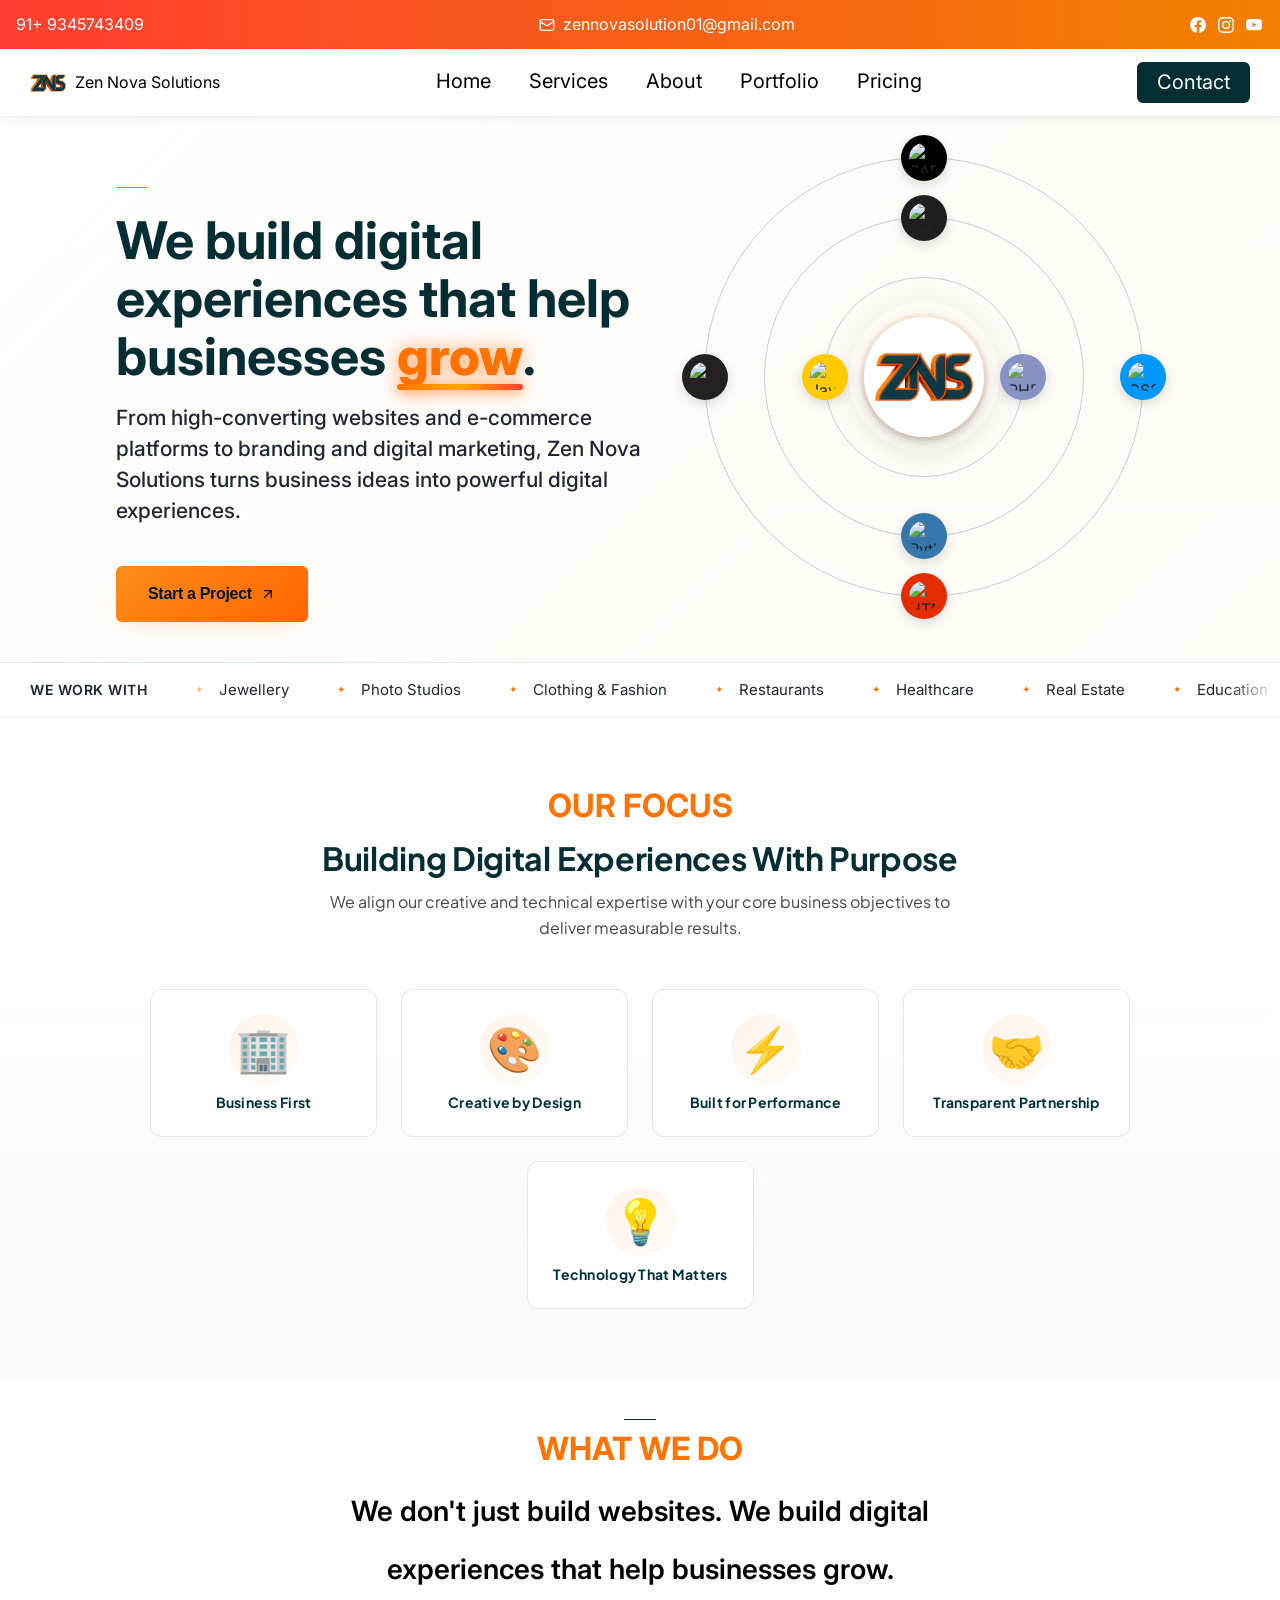
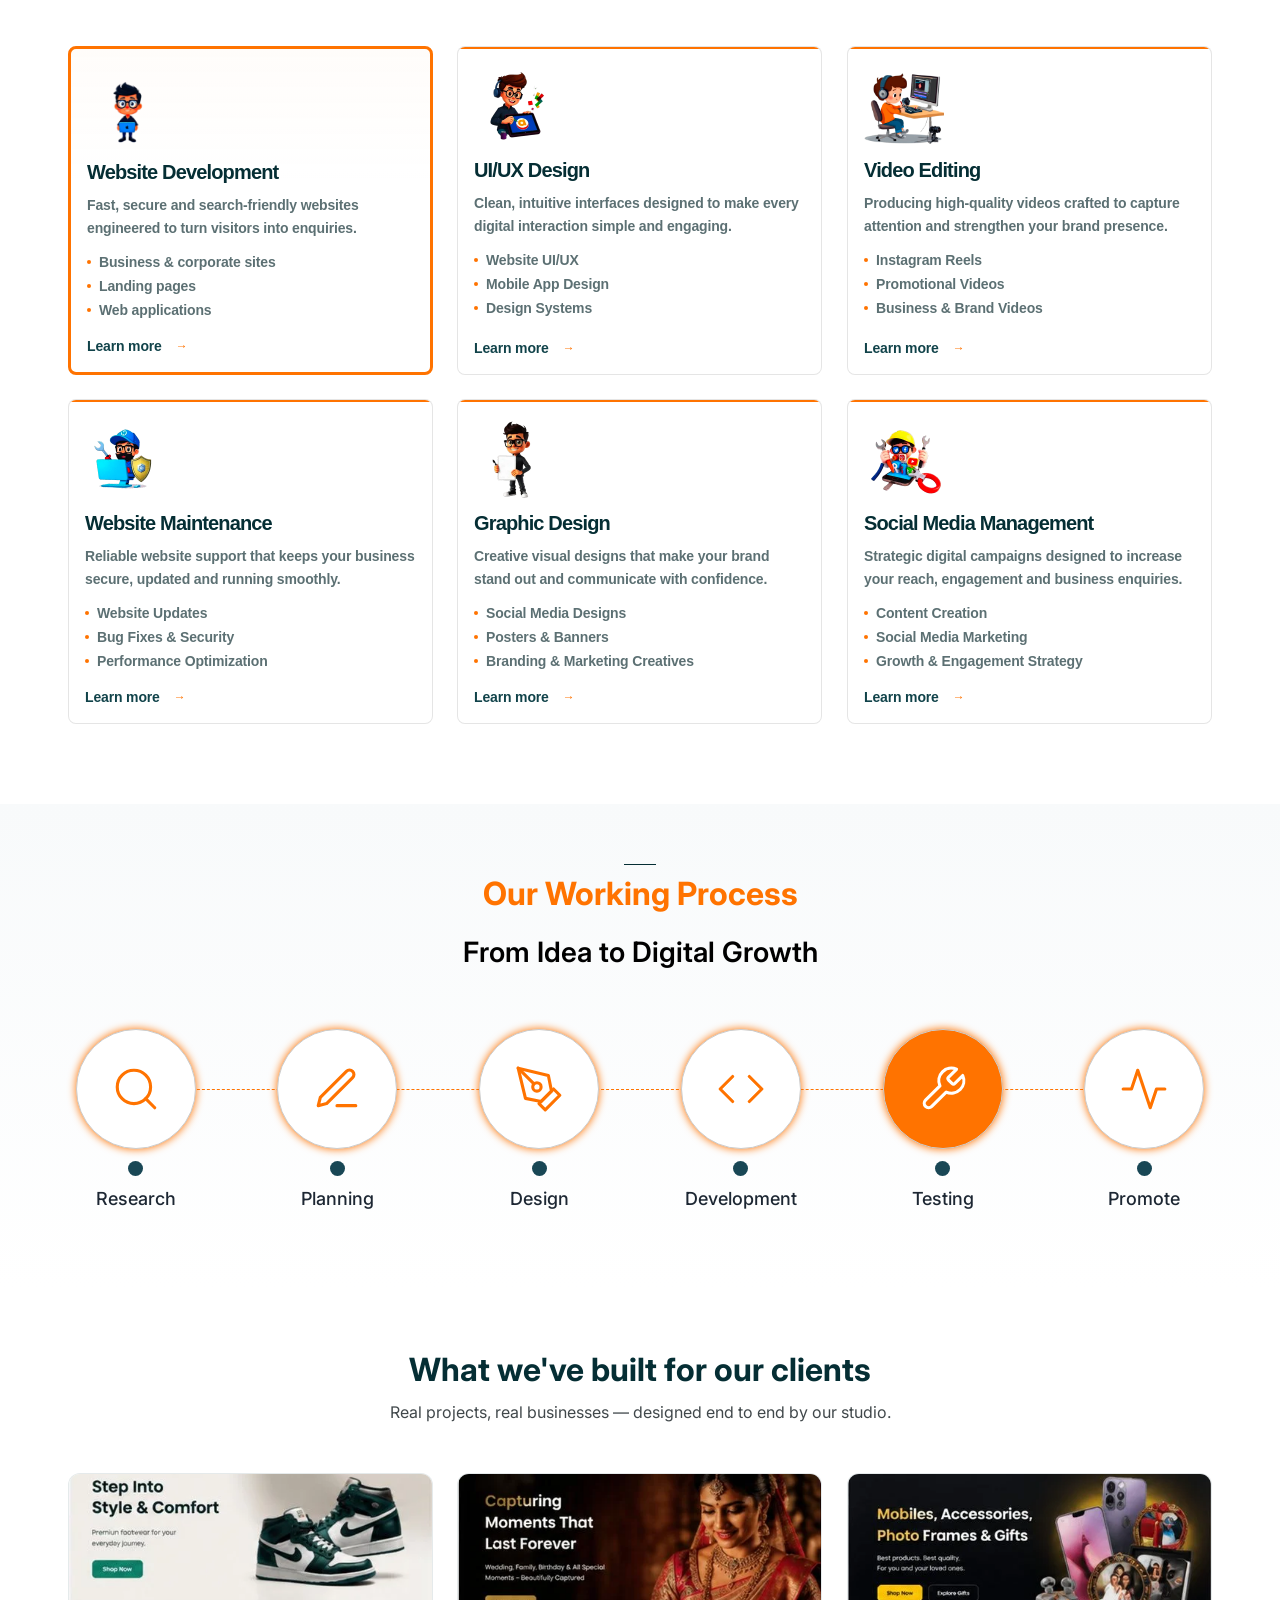
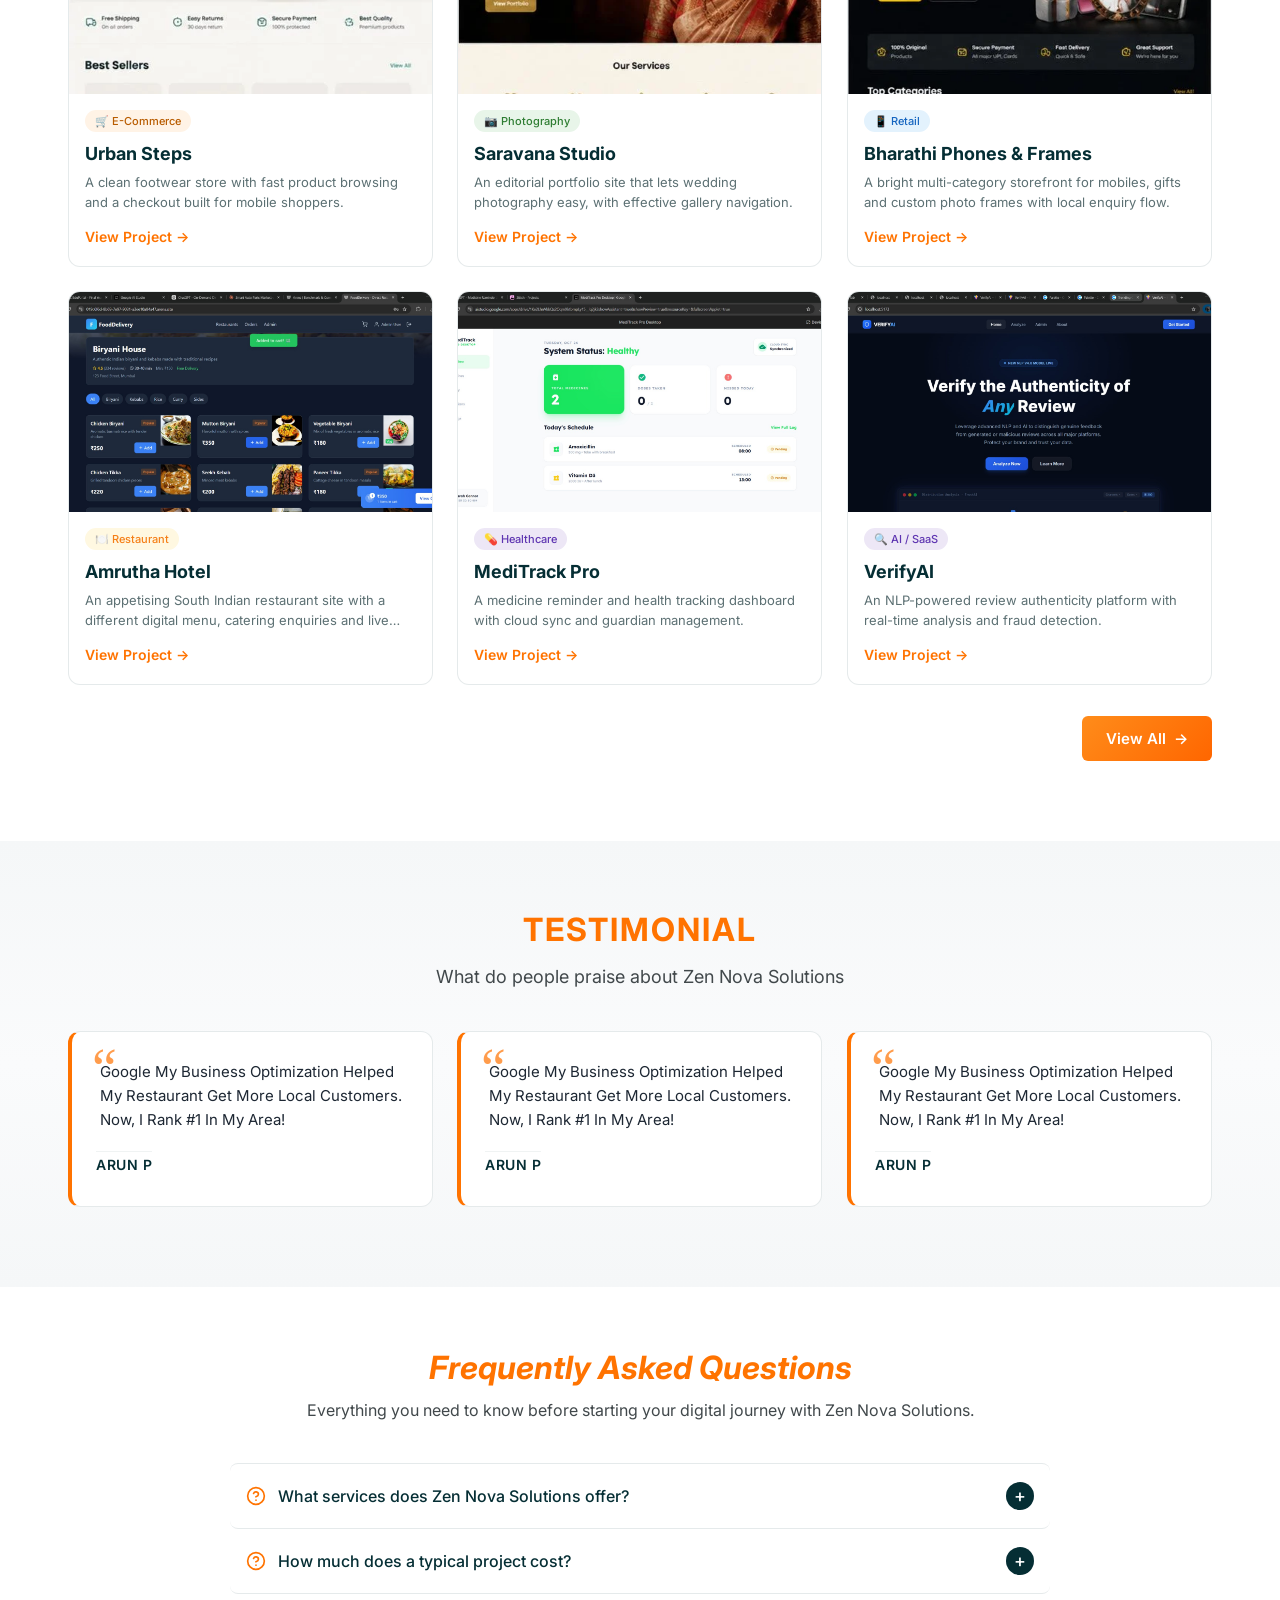
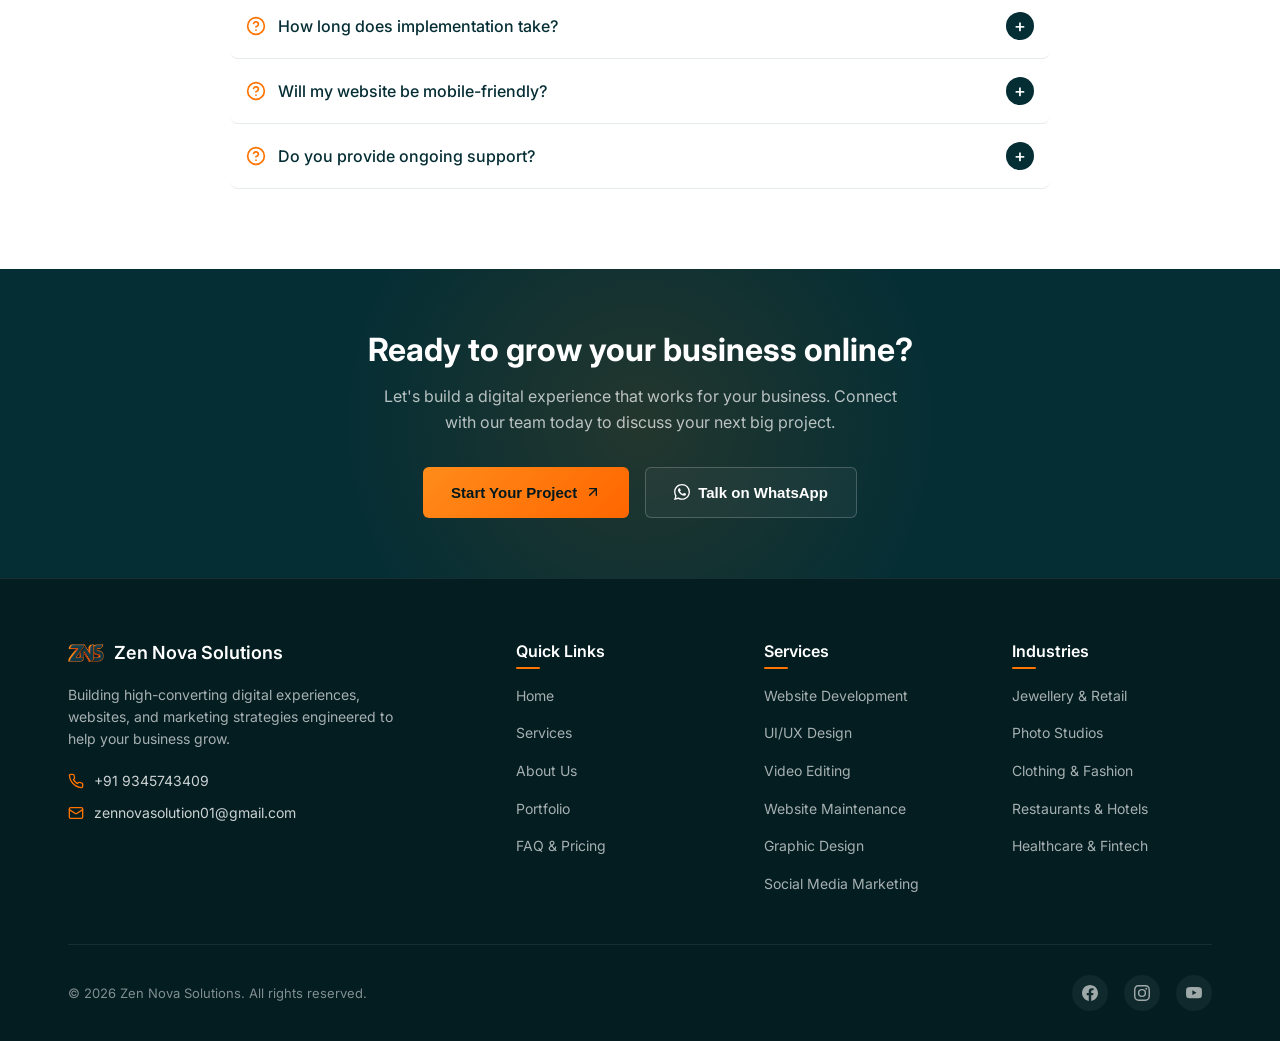
==== index.html @ ad6bba20 "Update website" ====
<!DOCTYPE html>
<html lang="en">

<head>
    <meta charset="UTF-8" />
    <meta name="viewport" content="width=device-width, initial-scale=1.0" />
    <title>Zen Nova Solutions — We Build Digital Experiences That Help Businesses Grow</title>
    <meta name="description"
        content="Zen Nova Solutions builds high-converting websites, e-commerce platforms, mobile apps, and digital marketing solutions to help your business grow online." />
    <meta name="keywords"
        content="web development, UI/UX design, digital marketing, website maintenance, Zen Nova Solutions" />
    <link rel="stylesheet" href="css/style.css" />
    <link rel="stylesheet" href="css/magic-bento.css" />
    <link rel="stylesheet" href="css/specular-button.css" />
    <link rel="stylesheet" href="css/blur-text.css" />
    <link rel="icon" href="assest/logo-mark.webp" type="image/webp" />
</head>

<body>

    <!-- =========================================
       1. ANNOUNCEMENT BAR
       ========================================= -->
    <div class="announcement-bar" id="announcement-bar">
        <a href="tel:+919345743409" class="announcement-bar__phone">91+ 9345743409</a>
        <div class="announcement-bar__center">
            <!-- mail icon -->
            <svg xmlns="http://www.w3.org/2000/svg" width="16" height="16" viewBox="0 0 24 24" fill="none"
                stroke="white" stroke-width="2" stroke-linecap="round" stroke-linejoin="round">
                <rect x="2" y="4" width="20" height="16" rx="2" />
                <path d="m22 7-8.97 5.7a1.94 1.94 0 0 1-2.06 0L2 7" />
            </svg>
            <a href="mailto:zennovasolution01@gmail.com" class="announcement-bar__email">zennovasolution01@gmail.com</a>
        </div>
        <div class="announcement-bar__socials">
            <!-- Facebook -->
            <a href="#" aria-label="Facebook">
                <svg xmlns="http://www.w3.org/2000/svg" width="15" height="15" viewBox="0 0 24 24" fill="white">
                    <path
                        d="M24 12.073c0-6.627-5.373-12-12-12s-12 5.373-12 12c0 5.99 4.388 10.954 10.125 11.854v-8.385H7.078v-3.47h3.047V9.43c0-3.007 1.792-4.669 4.533-4.669 1.312 0 2.686.235 2.686.235v2.953H15.83c-1.491 0-1.956.925-1.956 1.874v2.25h3.328l-.532 3.47h-2.796v8.385C19.612 23.027 24 18.062 24 12.073z" />
                </svg>
            </a>
            <!-- Instagram -->
            <a href="#" aria-label="Instagram">
                <svg xmlns="http://www.w3.org/2000/svg" width="14" height="14" viewBox="0 0 24 24" fill="white">
                    <path
                        d="M12 2.163c3.204 0 3.584.012 4.85.07 3.252.148 4.771 1.691 4.919 4.919.058 1.265.069 1.645.069 4.849 0 3.205-.012 3.584-.069 4.849-.149 3.225-1.664 4.771-4.919 4.919-1.266.058-1.644.07-4.85.07-3.204 0-3.584-.012-4.849-.07-3.26-.149-4.771-1.699-4.919-4.92-.058-1.265-.07-1.644-.07-4.849 0-3.204.013-3.583.07-4.849.149-3.227 1.664-4.771 4.919-4.919 1.266-.057 1.645-.069 4.849-.069zM12 0C8.741 0 8.333.014 7.053.072 2.695.272.273 2.69.073 7.052.014 8.333 0 8.741 0 12c0 3.259.014 3.668.072 4.948.2 4.358 2.618 6.78 6.98 6.98C8.333 23.986 8.741 24 12 24c3.259 0 3.668-.014 4.948-.072 4.354-.2 6.782-2.618 6.979-6.98.059-1.28.073-1.689.073-4.948 0-3.259-.014-3.667-.072-4.947-.196-4.354-2.617-6.78-6.979-6.98C15.668.014 15.259 0 12 0zm0 5.838a6.162 6.162 0 100 12.324 6.162 6.162 0 000-12.324zM12 16a4 4 0 110-8 4 4 0 010 8zm6.406-11.845a1.44 1.44 0 100 2.881 1.44 1.44 0 000-2.881z" />
                </svg>
            </a>
            <!-- YouTube -->
            <a href="#" aria-label="YouTube">
                <svg xmlns="http://www.w3.org/2000/svg" width="16" height="12" viewBox="0 0 24 17" fill="white">
                    <path
                        d="M23.498 2.186A3.016 3.016 0 0021.38.068C19.505-.384 12 -.384 12-.384s-7.505 0-9.38.452A3.016 3.016 0 00.502 2.186C.05 4.061.05 8 .05 8s0 3.94.452 5.814a3.016 3.016 0 002.118 2.118c1.875.452 9.38.452 9.38.452s7.505 0 9.38-.452a3.016 3.016 0 002.118-2.118C23.95 11.939 23.95 8 23.95 8s0-3.94-.452-5.814zM9.545 11.568V4.432L15.818 8l-6.273 3.568z" />
                </svg>
            </a>
        </div>
    </div>

    <!-- =========================================
       2. NAVIGATION
       ========================================= -->
    <nav class="navbar" id="navbar">
        <a href="#" class="navbar__brand">
            <img src="assest/logo-mark.webp" alt="Zen Nova Solutions Logo" class="navbar__logo" />
            <span class="navbar__name">Zen Nova Solutions</span>
        </a>

        <button class="navbar__hamburger" id="hamburger" aria-label="Toggle menu">
            <span></span><span></span><span></span>
        </button>

        <ul class="navbar__links" id="nav-links">
            <li><a href="index.html">Home</a></li>
            <li><a href="services.html">Services</a></li>
            <li><a href="about.html">About</a></li>
            <li><a href="portfolio.html">Portfolio</a></li>
            <li><a href="pricing.html">Pricing</a></li>
        </ul>

        <a href="#cta-footer" class="navbar__contact">Contact</a>
    </nav>

    <!-- =========================================
       3. HERO SECTION
       ========================================= -->
    <section class="hero" id="hero">
        <div class="hero__content">
            <div class="hero__accent">
                <span class="hero__accent-line"></span>
            </div>
            <h1 class="hero__heading">
                We build digital<br />
                experiences that help<br />
                businesses <span class="grow">grow</span>.
            </h1>
            <p class="hero__description">
                From high-converting websites and e-commerce platforms to branding and digital marketing, Zen Nova
                Solutions turns business ideas into powerful digital experiences.
            </p>
            <a href="#cta-footer" class="hero__cta">
                Start a Project
                <svg xmlns="http://www.w3.org/2000/svg" width="16" height="16" viewBox="0 0 24 24" fill="none"
                    stroke="currentColor" stroke-width="2" stroke-linecap="round" stroke-linejoin="round">
                    <path d="M7 17L17 7" />
                    <path d="M7 7h10v10" />
                </svg>
            </a>
        </div>

        <!-- Orbit Visual -->
        <div class="hero__visual">
            <div class="orbit-wrapper">
                <!-- Outer orbit ring with tech dots -->
                <div class="orbit-ring orbit-ring--outer">
                    <div class="orbit-dot orbit-dot--1" title="SAP / Azure">
                        <img src="https://cdn.jsdelivr.net/gh/devicons/devicon/icons/azure/azure-original.svg"
                            alt="SAP / Azure" />
                    </div>
                    <div class="orbit-dot orbit-dot--2" title="CSS">
                        <img src="https://cdn.jsdelivr.net/gh/devicons/devicon/icons/css3/css3-original.svg"
                            alt="CSS3" />
                    </div>
                    <div class="orbit-dot orbit-dot--3" title="HTML">
                        <img src="https://cdn.jsdelivr.net/gh/devicons/devicon/icons/html5/html5-original.svg"
                            alt="HTML5" />
                    </div>
                    <div class="orbit-dot orbit-dot--4" title="React">
                        <img src="https://cdn.jsdelivr.net/gh/devicons/devicon/icons/react/react-original.svg"
                            alt="React" />
                    </div>
                </div>

                <!-- Middle orbit ring with Figma and Python -->
                <div class="orbit-ring orbit-ring--middle">
                    <div class="orbit-dot orbit-dot--figma" title="Figma">
                        <img src="https://cdn.jsdelivr.net/gh/devicons/devicon/icons/figma/figma-original.svg"
                            alt="Figma" />
                    </div>
                    <div class="orbit-dot orbit-dot--python" title="Python">
                        <img src="https://cdn.jsdelivr.net/gh/devicons/devicon/icons/python/python-original.svg"
                            alt="Python" />
                    </div>
                </div>

                <!-- Inner orbit ring with tech dots -->
                <div class="orbit-ring orbit-ring--inner">
                    <div class="orbit-dot orbit-dot--5" title="JavaScript">
                        <img src="https://cdn.jsdelivr.net/gh/devicons/devicon/icons/javascript/javascript-original.svg"
                            alt="JavaScript" />
                    </div>
                    <div class="orbit-dot orbit-dot--6" title="PHP">
                        <img src="https://cdn.jsdelivr.net/gh/devicons/devicon/icons/php/php-original.svg" alt="PHP" />
                    </div>
                </div>

                <!-- Center logo -->
                <div class="orbit-center">
                    <div class="orbit-center__logo">
                        <img src="assest/logo-mark.webp" alt="Zen Nova Solutions" />
                    </div>
                </div>
            </div>
        </div>
    </section>

    <!-- =========================================
       3b. WE WORK WITH — Marquee
       ========================================= -->
    <div class="we-work-with">
        <div class="we-work-with__inner">
            <span class="we-work-with__label">WE WORK WITH</span>
            <div class="marquee-container">
                <div class="marquee-track" id="marquee-track">
                    <span class="marquee-item">Jewellery</span>
                    <span class="marquee-item">Photo Studios</span>
                    <span class="marquee-item">Clothing &amp; Fashion</span>
                    <span class="marquee-item">Restaurants</span>
                    <span class="marquee-item">Healthcare</span>
                    <span class="marquee-item">Real Estate</span>
                    <span class="marquee-item">Education</span>
                    <span class="marquee-item">Fintech</span>
                    <!-- duplicate for seamless loop -->
                    <span class="marquee-item">Jewellery</span>
                    <span class="marquee-item">Photo Studios</span>
                    <span class="marquee-item">Clothing &amp; Fashion</span>
                    <span class="marquee-item">Restaurants</span>
                    <span class="marquee-item">Healthcare</span>
                    <span class="marquee-item">Real Estate</span>
                    <span class="marquee-item">Education</span>
                    <span class="marquee-item">Fintech</span>
                </div>
            </div>
        </div>
    </div>

    <!-- =========================================
       4. OUR FOCUS
       ========================================= -->
    <section class="our-focus" id="our-focus">
        <h2 class="section-label">OUR FOCUS</h2>
        <h3 class="section-heading">Building Digital Experiences With Purpose</h3>
        <p class="section-subtext">
            We align our creative and technical expertise with your core business objectives to deliver measurable
            results.
        </p>
        <div class="focus-cards">
            <div class="focus-card">
                <div class="focus-card__icon">🏢</div>
                <span class="focus-card__title">Business First</span>
            </div>
            <div class="focus-card">
                <div class="focus-card__icon">🎨</div>
                <span class="focus-card__title">Creative by Design</span>
            </div>
            <div class="focus-card">
                <div class="focus-card__icon">⚡</div>
                <span class="focus-card__title">Built for Performance</span>
            </div>
            <div class="focus-card">
                <div class="focus-card__icon">🤝</div>
                <span class="focus-card__title">Transparent Partnership</span>
            </div>
            <div class="focus-card">
                <div class="focus-card__icon">💡</div>
                <span class="focus-card__title">Technology That Matters</span>
            </div>
        </div>
    </section>

    <!-- =========================================
       5. WHAT WE DO
       ========================================= -->
    <section class="what-we-do" id="what-we-do">
        <div class="what-we-do__header">
            <div class="accent-line-group">
                <span class="accent-line accent-line--dark"></span>
            </div>
            <h2 class="section-label">WHAT WE DO</h2>
            <h3 class="what-we-do__subtitle">
                We don't just build websites. We build digital<br />
                experiences that help businesses grow.
            </h3>
        </div>

        <div class="service-grid">
            <!-- Card 1: Website Development (Featured) -->
            <div class="service-card service-card--featured">
                <img src="assest/image.png" alt="Website Development" class="service-card__icon" />
                <h4 class="service-card__title">Website Development</h4>
                <p class="service-card__desc">Fast, secure and search-friendly websites engineered to turn visitors into
                    enquiries.</p>
                <ul class="service-card__list">
                    <li>Business &amp; corporate sites</li>
                    <li>Landing pages</li>
                    <li>Web applications</li>
                </ul>
                <a href="#" class="service-card__link">Learn more <span class="service-card__link-arrow">→</span></a>
            </div>

            <!-- Card 2: UI/UX Design -->
            <div class="service-card">
                <img src="assest/image copy.png" alt="UI/UX Design" class="service-card__icon" />
                <h4 class="service-card__title">UI/UX Design</h4>
                <p class="service-card__desc">Clean, intuitive interfaces designed to make every digital interaction
                    simple and engaging.</p>
                <ul class="service-card__list">
                    <li>Website UI/UX</li>
                    <li>Mobile App Design</li>
                    <li>Design Systems</li>
                </ul>
                <a href="#" class="service-card__link">Learn more <span class="service-card__link-arrow">→</span></a>
            </div>

            <!-- Card 3: Video Editing -->
            <div class="service-card">
                <img src="assest/image copy 3.png" alt="Video Editing" class="service-card__icon" />
                <h4 class="service-card__title">Video Editing</h4>
                <p class="service-card__desc">Producing high-quality videos crafted to capture attention and strengthen
                    your brand presence.</p>
                <ul class="service-card__list">
                    <li>Instagram Reels</li>
                    <li>Promotional Videos</li>
                    <li>Business &amp; Brand Videos</li>
                </ul>
                <a href="#" class="service-card__link">Learn more <span class="service-card__link-arrow">→</span></a>
            </div>

            <!-- Card 4: Website Maintenance -->
            <div class="service-card">
                <img src="assest/image copy 4.png" alt="Website Maintenance" class="service-card__icon" />
                <h4 class="service-card__title">Website Maintenance</h4>
                <p class="service-card__desc">Reliable website support that keeps your business secure, updated and
                    running smoothly.</p>
                <ul class="service-card__list">
                    <li>Website Updates</li>
                    <li>Bug Fixes &amp; Security</li>
                    <li>Performance Optimization</li>
                </ul>
                <a href="#" class="service-card__link">Learn more <span class="service-card__link-arrow">→</span></a>
            </div>

            <!-- Card 5: Graphic Design -->
            <div class="service-card">
                <img src="assest/image copy 2.png" alt="Graphic Design" class="service-card__icon" />
                <h4 class="service-card__title">Graphic Design</h4>
                <p class="service-card__desc">Creative visual designs that make your brand stand out and communicate
                    with confidence.</p>
                <ul class="service-card__list">
                    <li>Social Media Designs</li>
                    <li>Posters &amp; Banners</li>
                    <li>Branding &amp; Marketing Creatives</li>
                </ul>
                <a href="#" class="service-card__link">Learn more <span class="service-card__link-arrow">→</span></a>
            </div>

            <!-- Card 6: Social Media Management -->
            <div class="service-card">
                <img src="assest/image copy 5.png" alt="Social Media Management" class="service-card__icon" />
                <h4 class="service-card__title">Social Media Management</h4>
                <p class="service-card__desc">Strategic digital campaigns designed to increase your reach, engagement
                    and business enquiries.</p>
                <ul class="service-card__list">
                    <li>Content Creation</li>
                    <li>Social Media Marketing</li>
                    <li>Growth &amp; Engagement Strategy</li>
                </ul>
                <a href="#" class="service-card__link">Learn more <span class="service-card__link-arrow">→</span></a>
            </div>
        </div>
    </section>

    <!-- =========================================
       6. WORKING PROCESS
       ========================================= -->
    <section class="working-process" id="working-process">
        <div class="working-process__header">
            <div class="accent-line-group">
                <span class="accent-line accent-line--dark"></span>
            </div>
            <h2 class="section-label">Our Working Process</h2>
            <h3 class="working-process__subtitle">From Idea to Digital Growth</h3>
        </div>

        <div class="process-timeline">
            <div class="process-step">
                <div class="process-step__circle">
                    <!-- Research icon -->
                    <svg xmlns="http://www.w3.org/2000/svg" width="50" height="50" viewBox="0 0 24 24" fill="none"
                        stroke="#FF7300" stroke-width="1.5" stroke-linecap="round" stroke-linejoin="round">
                        <circle cx="11" cy="11" r="8" />
                        <path d="m21 21-4.35-4.35" />
                    </svg>
                </div>
                <div class="process-step__dot"></div>
                <span class="process-step__label">Research</span>
            </div>

            <div class="process-step">
                <div class="process-step__circle">
                    <!-- Planning icon -->
                    <svg xmlns="http://www.w3.org/2000/svg" width="50" height="50" viewBox="0 0 24 24" fill="none"
                        stroke="#FF7300" stroke-width="1.5" stroke-linecap="round" stroke-linejoin="round">
                        <path d="M12 20h9" />
                        <path d="M16.5 3.5a2.121 2.121 0 0 1 3 3L7 19l-4 1 1-4L16.5 3.5z" />
                    </svg>
                </div>
                <div class="process-step__dot"></div>
                <span class="process-step__label">Planning</span>
            </div>

            <div class="process-step">
                <div class="process-step__circle">
                    <!-- Design icon -->
                    <svg xmlns="http://www.w3.org/2000/svg" width="50" height="50" viewBox="0 0 24 24" fill="none"
                        stroke="#FF7300" stroke-width="1.5" stroke-linecap="round" stroke-linejoin="round">
                        <path d="M12 19l7-7 3 3-7 7-3-3z" />
                        <path d="M18 13l-1.5-7.5L2 2l3.5 14.5L13 18l5-5z" />
                        <path d="M2 2l7.586 7.586" />
                        <circle cx="11" cy="11" r="2" />
                    </svg>
                </div>
                <div class="process-step__dot"></div>
                <span class="process-step__label">Design</span>
            </div>

            <div class="process-step">
                <div class="process-step__circle">
                    <!-- Development icon -->
                    <svg xmlns="http://www.w3.org/2000/svg" width="50" height="50" viewBox="0 0 24 24" fill="none"
                        stroke="#FF7300" stroke-width="1.5" stroke-linecap="round" stroke-linejoin="round">
                        <polyline points="16 18 22 12 16 6" />
                        <polyline points="8 6 2 12 8 18" />
                    </svg>
                </div>
                <div class="process-step__dot"></div>
                <span class="process-step__label">Development</span>
            </div>

            <div class="process-step">
                <div class="process-step__circle process-step__circle--active">
                    <!-- Testing icon -->
                    <svg xmlns="http://www.w3.org/2000/svg" width="50" height="50" viewBox="0 0 24 24" fill="none"
                        stroke="white" stroke-width="1.5" stroke-linecap="round" stroke-linejoin="round">
                        <path
                            d="M14.7 6.3a1 1 0 0 0 0 1.4l1.6 1.6a1 1 0 0 0 1.4 0l3.77-3.77a6 6 0 0 1-7.94 7.94l-6.91 6.91a2.12 2.12 0 0 1-3-3l6.91-6.91a6 6 0 0 1 7.94-7.94l-3.76 3.76z" />
                    </svg>
                </div>
                <div class="process-step__dot"></div>
                <span class="process-step__label">Testing</span>
            </div>

            <div class="process-step">
                <div class="process-step__circle">
                    <!-- Promote icon -->
                    <svg xmlns="http://www.w3.org/2000/svg" width="50" height="50" viewBox="0 0 24 24" fill="none"
                        stroke="#FF7300" stroke-width="1.5" stroke-linecap="round" stroke-linejoin="round">
                        <path d="M22 12h-4l-3 9L9 3l-3 9H2" />
                    </svg>
                </div>
                <div class="process-step__dot"></div>
                <span class="process-step__label">Promote</span>
            </div>
        </div>
    </section>

    <!-- =========================================
       7. PORTFOLIO
       ========================================= -->
    <section class="portfolio" id="portfolio">
        <div class="portfolio__header">
            <h2>What we've built for our clients</h2>
            <p>Real projects, real businesses — designed end to end by our studio.</p>
        </div>

        <div class="portfolio-grid">
            <!-- Card 1: Run Beyond Limits / Urban Steps -->
            <div class="portfolio-card">
                <div class="portfolio-card__image">
                    <img src="assest/poetfilio/urban-steps.webp" alt="Urban Steps E-Commerce" />
                </div>
                <div class="portfolio-card__body">
                    <div class="portfolio-card__tags">
                        <span class="portfolio-card__tag portfolio-card__tag--ecom">🛒 E-Commerce</span>
                    </div>
                    <h4 class="portfolio-card__title">Urban Steps</h4>
                    <p class="portfolio-card__desc">A clean footwear store with fast product browsing and a checkout
                        built for mobile shoppers.</p>
                    <a href="#" class="portfolio-card__view">View Project →</a>
                </div>
            </div>

            <!-- Card 2: Saravana Studio -->
            <div class="portfolio-card">
                <div class="portfolio-card__image">
                    <img src="assest/poetfilio/saravana-studio.webp" alt="Saravana Studio" />
                </div>
                <div class="portfolio-card__body">
                    <div class="portfolio-card__tags">
                        <span class="portfolio-card__tag portfolio-card__tag--photo">📷 Photography</span>
                    </div>
                    <h4 class="portfolio-card__title">Saravana Studio</h4>
                    <p class="portfolio-card__desc">An editorial portfolio site that lets wedding photography easy, with
                        effective gallery navigation.</p>
                    <a href="#" class="portfolio-card__view">View Project →</a>
                </div>
            </div>

            <!-- Card 3: Bharathi Phones & Frames -->
            <div class="portfolio-card">
                <div class="portfolio-card__image">
                    <img src="assest/poetfilio/bharathi-phones-frames.webp" alt="Bharathi Phones & Frames" />
                </div>
                <div class="portfolio-card__body">
                    <div class="portfolio-card__tags">
                        <span class="portfolio-card__tag portfolio-card__tag--retail">📱 Retail</span>
                    </div>
                    <h4 class="portfolio-card__title">Bharathi Phones &amp; Frames</h4>
                    <p class="portfolio-card__desc">A bright multi-category storefront for mobiles, gifts and custom
                        photo frames with local enquiry flow.</p>
                    <a href="#" class="portfolio-card__view">View Project →</a>
                </div>
            </div>

            <!-- Card 4: Amrutha Hotel -->
            <div class="portfolio-card">
                <div class="portfolio-card__image">
                    <img src="assest/poetfilio/WhatsApp Image 2026-08-10 at 9.18.46 AM.jpeg" alt="Food Delivery App" />
                </div>
                <div class="portfolio-card__body">
                    <div class="portfolio-card__tags">
                        <span class="portfolio-card__tag portfolio-card__tag--hotel">🍽️ Restaurant</span>
                    </div>
                    <h4 class="portfolio-card__title">Amrutha Hotel</h4>
                    <p class="portfolio-card__desc">An appetising South Indian restaurant site with a different digital
                        menu, catering enquiries and live ordering.</p>
                    <a href="#" class="portfolio-card__view">View Project →</a>
                </div>
            </div>

            <!-- Card 5: Saravana Studio (duplicate / second project) -->
            <div class="portfolio-card">
                <div class="portfolio-card__image">
                    <img src="assest/poetfilio/WhatsApp Image 2026-08-10 at 9.18.23 AM.jpeg" alt="MediTrack Pro" />
                </div>
                <div class="portfolio-card__body">
                    <div class="portfolio-card__tags">
                        <span class="portfolio-card__tag portfolio-card__tag--fintech">💊 Healthcare</span>
                    </div>
                    <h4 class="portfolio-card__title">MediTrack Pro</h4>
                    <p class="portfolio-card__desc">A medicine reminder and health tracking dashboard with cloud sync
                        and guardian management.</p>
                    <a href="#" class="portfolio-card__view">View Project →</a>
                </div>
            </div>

            <!-- Card 6: SK Gold Covering -->
            <div class="portfolio-card">
                <div class="portfolio-card__image">
                    <img src="assest/poetfilio/WhatsApp Image 2026-08-15 at 4.48.10 PM.jpeg" alt="VerifyAI" />
                </div>
                <div class="portfolio-card__body">
                    <div class="portfolio-card__tags">
                        <span class="portfolio-card__tag portfolio-card__tag--fintech">🔍 AI / SaaS</span>
                    </div>
                    <h4 class="portfolio-card__title">VerifyAI</h4>
                    <p class="portfolio-card__desc">An NLP-powered review authenticity platform with real-time analysis
                        and fraud detection.</p>
                    <a href="#" class="portfolio-card__view">View Project →</a>
                </div>
            </div>
        </div>

        <div class="portfolio__footer">
            <a href="#" class="btn-view-all">View All <span>→</span></a>
        </div>
    </section>

    <!-- =========================================
       8. TESTIMONIALS
       ========================================= -->
    <section class="testimonials" id="testimonials">
        <h2 class="section-label">TESTIMONIAL</h2>
        <p class="testimonials__subtitle">What do people praise about Zen Nova Solutions</p>

        <div class="testimonial-grid">
            <div class="testimonial-card">
                <p class="testimonial-card__quote">
                    Google My Business Optimization Helped My Restaurant Get More Local Customers. Now, I Rank #1 In My
                    Area!
                </p>
                <span class="testimonial-card__author">ARUN P</span>
            </div>

            <div class="testimonial-card">
                <p class="testimonial-card__quote">
                    Google My Business Optimization Helped My Restaurant Get More Local Customers. Now, I Rank #1 In My
                    Area!
                </p>
                <span class="testimonial-card__author">ARUN P</span>
            </div>

            <div class="testimonial-card">
                <p class="testimonial-card__quote">
                    Google My Business Optimization Helped My Restaurant Get More Local Customers. Now, I Rank #1 In My
                    Area!
                </p>
                <span class="testimonial-card__author">ARUN P</span>
            </div>
        </div>
    </section>

    <!-- =========================================
       9. FAQ
       ========================================= -->
    <section class="faq" id="faq">
        <div class="faq__header">
            <h2>Frequently Asked Questions</h2>
        </div>
        <p class="faq__subtext">Everything you need to know before starting your digital journey with Zen Nova
            Solutions.</p>

        <div class="faq-list" id="faq-list">
            <div class="faq-item">
                <button class="faq-item__question">
                    <span class="faq-item__question-text">
                        <svg class="faq-item__question-icon" xmlns="http://www.w3.org/2000/svg" viewBox="0 0 24 24"
                            fill="none" stroke="currentColor" stroke-width="2" stroke-linecap="round"
                            stroke-linejoin="round">
                            <circle cx="12" cy="12" r="10" />
                            <path d="M9.09 9a3 3 0 0 1 5.83 1c0 2-3 3-3 3" />
                            <line x1="12" y1="17" x2="12.01" y2="17" />
                        </svg>
                        What services does Zen Nova Solutions offer?
                    </span>
                    <span class="faq-item__toggle">+</span>
                </button>
                <div class="faq-item__answer">
                    <p>We offer website development, UI/UX design, video editing, graphic design, social media
                        management, website maintenance, e-commerce solutions, and digital marketing services tailored
                        for businesses of all sizes.</p>
                </div>
            </div>

            <div class="faq-item">
                <button class="faq-item__question">
                    <span class="faq-item__question-text">
                        <svg class="faq-item__question-icon" xmlns="http://www.w3.org/2000/svg" viewBox="0 0 24 24"
                            fill="none" stroke="currentColor" stroke-width="2" stroke-linecap="round"
                            stroke-linejoin="round">
                            <circle cx="12" cy="12" r="10" />
                            <path d="M9.09 9a3 3 0 0 1 5.83 1c0 2-3 3-3 3" />
                            <line x1="12" y1="17" x2="12.01" y2="17" />
                        </svg>
                        How much does a typical project cost?
                    </span>
                    <span class="faq-item__toggle">+</span>
                </button>
                <div class="faq-item__answer">
                    <p>Project costs vary based on scope and requirements. We provide transparent pricing and custom
                        quotes after understanding your specific needs. Contact us for a free consultation.</p>
                </div>
            </div>

            <div class="faq-item">
                <button class="faq-item__question">
                    <span class="faq-item__question-text">
                        <svg class="faq-item__question-icon" xmlns="http://www.w3.org/2000/svg" viewBox="0 0 24 24"
                            fill="none" stroke="currentColor" stroke-width="2" stroke-linecap="round"
                            stroke-linejoin="round">
                            <circle cx="12" cy="12" r="10" />
                            <path d="M9.09 9a3 3 0 0 1 5.83 1c0 2-3 3-3 3" />
                            <line x1="12" y1="17" x2="12.01" y2="17" />
                        </svg>
                        How long does implementation take?
                    </span>
                    <span class="faq-item__toggle">+</span>
                </button>
                <div class="faq-item__answer">
                    <p>Timelines depend on project complexity. A standard business website typically takes 2–4 weeks,
                        while more complex web applications or e-commerce platforms may take 6–8 weeks.</p>
                </div>
            </div>

            <div class="faq-item">
                <button class="faq-item__question">
                    <span class="faq-item__question-text">
                        <svg class="faq-item__question-icon" xmlns="http://www.w3.org/2000/svg" viewBox="0 0 24 24"
                            fill="none" stroke="currentColor" stroke-width="2" stroke-linecap="round"
                            stroke-linejoin="round">
                            <circle cx="12" cy="12" r="10" />
                            <path d="M9.09 9a3 3 0 0 1 5.83 1c0 2-3 3-3 3" />
                            <line x1="12" y1="17" x2="12.01" y2="17" />
                        </svg>
                        Will my website be mobile-friendly?
                    </span>
                    <span class="faq-item__toggle">+</span>
                </button>
                <div class="faq-item__answer">
                    <p>Absolutely! Every website we build is fully responsive and optimized for mobile, tablet and
                        desktop devices to ensure the best experience for all your visitors.</p>
                </div>
            </div>

            <div class="faq-item">
                <button class="faq-item__question">
                    <span class="faq-item__question-text">
                        <svg class="faq-item__question-icon" xmlns="http://www.w3.org/2000/svg" viewBox="0 0 24 24"
                            fill="none" stroke="currentColor" stroke-width="2" stroke-linecap="round"
                            stroke-linejoin="round">
                            <circle cx="12" cy="12" r="10" />
                            <path d="M9.09 9a3 3 0 0 1 5.83 1c0 2-3 3-3 3" />
                            <line x1="12" y1="17" x2="12.01" y2="17" />
                        </svg>
                        Do you provide ongoing support?
                    </span>
                    <span class="faq-item__toggle">+</span>
                </button>
                <div class="faq-item__answer">
                    <p>Yes, we offer ongoing maintenance and support packages to keep your website secure, updated and
                        performing at its best. We're always here when you need us.</p>
                </div>
            </div>
        </div>
    </section>

    <!-- =========================================
       10. CTA & FOOTER
       ========================================= -->
    <section class="cta-footer" id="cta-footer">
        <h2 class="cta-footer__heading">Ready to grow your business online?</h2>
        <p class="cta-footer__text">
            Let's build a digital experience that works for your business. Connect with our team today to discuss your
            next big project.
        </p>
        <div class="cta-footer__buttons">
            <a href="#" class="btn-cta-primary">
                Start Your Project
                <svg xmlns="http://www.w3.org/2000/svg" width="16" height="16" viewBox="0 0 24 24" fill="none"
                    stroke="currentColor" stroke-width="2" stroke-linecap="round" stroke-linejoin="round">
                    <path d="M7 17L17 7" />
                    <path d="M7 7h10v10" />
                </svg>
            </a>
            <a href="https://wa.me/919345743409" class="btn-cta-secondary" target="_blank" rel="noopener noreferrer">
                <!-- WhatsApp icon -->
                <svg xmlns="http://www.w3.org/2000/svg" width="16" height="16" viewBox="0 0 24 24" fill="currentColor">
                    <path
                        d="M17.472 14.382c-.297-.149-1.758-.867-2.03-.967-.273-.099-.471-.148-.67.15-.197.297-.767.966-.94 1.164-.173.199-.347.223-.644.075-.297-.15-1.255-.463-2.39-1.475-.883-.788-1.48-1.761-1.653-2.059-.173-.297-.018-.458.13-.606.134-.133.298-.347.446-.52.149-.174.198-.298.298-.497.099-.198.05-.371-.025-.52-.075-.149-.669-1.612-.916-2.207-.242-.579-.487-.5-.669-.51-.173-.008-.371-.01-.57-.01-.198 0-.52.074-.792.372-.272.297-1.04 1.016-1.04 2.479 0 1.462 1.065 2.875 1.213 3.074.149.198 2.096 3.2 5.077 4.487.709.306 1.262.489 1.694.625.712.227 1.36.195 1.871.118.571-.085 1.758-.719 2.006-1.413.248-.694.248-1.289.173-1.413-.074-.124-.272-.198-.57-.347m-5.421 7.403h-.004a9.87 9.87 0 01-5.031-1.378l-.361-.214-3.741.982.998-3.648-.235-.374a9.86 9.86 0 01-1.51-5.26c.001-5.45 4.436-9.884 9.888-9.884 2.64 0 5.122 1.03 6.988 2.898a9.825 9.825 0 012.893 6.994c-.003 5.45-4.437 9.884-9.885 9.884m8.413-18.297A11.815 11.815 0 0012.05 0C5.495 0 .16 5.335.157 11.892c0 2.096.547 4.142 1.588 5.945L.057 24l6.305-1.654a11.882 11.882 0 005.683 1.448h.005c6.554 0 11.89-5.335 11.893-11.893a11.821 11.821 0 00-3.48-8.413z" />
                </svg>
                Talk on WhatsApp
            </a>
        </div>
    </section>

    <!-- Full Site Footer -->
    <footer class="site-footer">
        <div class="site-footer__container">
            <!-- Col 1: Brand & Contact Info -->
            <div class="site-footer__col site-footer__brand">
                <a href="#" class="site-footer__logo-link">
                    <img src="assest/logo-mark.webp" alt="Zen Nova Solutions" class="site-footer__logo" />
                    <span class="site-footer__brand-name">Zen Nova Solutions</span>
                </a>
                <p class="site-footer__desc">
                    Building high-converting digital experiences, websites, and marketing strategies engineered to help
                    your business grow.
                </p>
                <div class="site-footer__contact-info">
                    <a href="tel:+919345743409" class="site-footer__contact-item">
                        <svg xmlns="http://www.w3.org/2000/svg" width="16" height="16" viewBox="0 0 24 24" fill="none"
                            stroke="#FF7300" stroke-width="2" stroke-linecap="round" stroke-linejoin="round">
                            <path
                                d="M22 16.92v3a2 2 0 0 1-2.18 2 19.79 19.79 0 0 1-8.63-3.07 19.5 19.5 0 0 1-6-6 19.79 19.79 0 0 1-3.07-8.67A2 2 0 0 1 4.11 2h3a2 2 0 0 1 2 1.72 12.84 12.84 0 0 0 .7 2.81 2 2 0 0 1-.45 2.11L8.09 9.91a16 16 0 0 0 6 6l1.27-1.27a2 2 0 0 1 2.11-.45 12.84 12.84 0 0 0 2.81.7A2 2 0 0 1 22 16.92z" />
                        </svg>
                        +91 9345743409
                    </a>
                    <a href="mailto:zennovasolution01@gmail.com" class="site-footer__contact-item">
                        <svg xmlns="http://www.w3.org/2000/svg" width="16" height="16" viewBox="0 0 24 24" fill="none"
                            stroke="#FF7300" stroke-width="2" stroke-linecap="round" stroke-linejoin="round">
                            <rect x="2" y="4" width="20" height="16" rx="2" />
                            <path d="m22 7-8.97 5.7a1.94 1.94 0 0 1-2.06 0L2 7" />
                        </svg>
                        zennovasolution01@gmail.com
                    </a>
                </div>
            </div>

            <!-- Col 2: Quick Links -->
            <div class="site-footer__col">
                <h4 class="site-footer__title">Quick Links</h4>
                <ul class="site-footer__links">
                    <li><a href="#hero">Home</a></li>
                    <li><a href="#what-we-do">Services</a></li>
                    <li><a href="about.html">About Us</a></li>
                    <li><a href="#portfolio">Portfolio</a></li>
                    <li><a href="pricing.html">FAQ &amp; Pricing</a></li>
                </ul>
            </div>

            <!-- Col 3: Services -->
            <div class="site-footer__col">
                <h4 class="site-footer__title">Services</h4>
                <ul class="site-footer__links">
                    <li><a href="#what-we-do">Website Development</a></li>
                    <li><a href="#what-we-do">UI/UX Design</a></li>
                    <li><a href="#what-we-do">Video Editing</a></li>
                    <li><a href="#what-we-do">Website Maintenance</a></li>
                    <li><a href="#what-we-do">Graphic Design</a></li>
                    <li><a href="#what-we-do">Social Media Marketing</a></li>
                </ul>
            </div>

            <!-- Col 4: Industries -->
            <div class="site-footer__col">
                <h4 class="site-footer__title">Industries</h4>
                <ul class="site-footer__links">
                    <li><a href="#we-work-with">Jewellery &amp; Retail</a></li>
                    <li><a href="#we-work-with">Photo Studios</a></li>
                    <li><a href="#we-work-with">Clothing &amp; Fashion</a></li>
                    <li><a href="#we-work-with">Restaurants &amp; Hotels</a></li>
                    <li><a href="#we-work-with">Healthcare &amp; Fintech</a></li>
                </ul>
            </div>
        </div>

        <!-- Bottom Bar -->
        <div class="site-footer__bottom">
            <p class="site-footer__copyright">
                &copy; 2026 Zen Nova Solutions. All rights reserved.
            </p>
            <div class="site-footer__socials">
                <a href="#" aria-label="Facebook">
                    <svg xmlns="http://www.w3.org/2000/svg" width="16" height="16" viewBox="0 0 24 24"
                        fill="currentColor">
                        <path
                            d="M24 12.073c0-6.627-5.373-12-12-12s-12 5.373-12 12c0 5.99 4.388 10.954 10.125 11.854v-8.385H7.078v-3.47h3.047V9.43c0-3.007 1.792-4.669 4.533-4.669 1.312 0 2.686.235 2.686.235v2.953H15.83c-1.491 0-1.956.925-1.956 1.874v2.25h3.328l-.532 3.47h-2.796v8.385C19.612 23.027 24 18.062 24 12.073z" />
                    </svg>
                </a>
                <a href="#" aria-label="Instagram">
                    <svg xmlns="http://www.w3.org/2000/svg" width="16" height="16" viewBox="0 0 24 24"
                        fill="currentColor">
                        <path
                            d="M12 2.163c3.204 0 3.584.012 4.85.07 3.252.148 4.771 1.691 4.919 4.919.058 1.265.069 1.645.069 4.849 0 3.205-.012 3.584-.069 4.849-.149 3.225-1.664 4.771-4.919 4.919-1.266.058-1.644.07-4.85.07-3.204 0-3.584-.012-4.849-.07-3.26-.149-4.771-1.699-4.919-4.92-.058-1.265-.07-1.644-.07-4.849 0-3.204.013-3.583.07-4.849.149-3.227 1.664-4.771 4.919-4.919 1.266-.057 1.645-.069 4.849-.069zM12 0C8.741 0 8.333.014 7.053.072 2.695.272.273 2.69.073 7.052.014 8.333 0 8.741 0 12c0 3.259.014 3.668.072 4.948.2 4.358 2.618 6.78 6.98 6.98C8.333 23.986 8.741 24 12 24c3.259 0 3.668-.014 4.948-.072 4.354-.2 6.782-2.618 6.979-6.98.059-1.28.073-1.689.073-4.948 0-3.259-.014-3.667-.072-4.947-.196-4.354-2.617-6.78-6.979-6.98C15.668.014 15.259 0 12 0zm0 5.838a6.162 6.162 0 100 12.324 6.162 6.162 0 000-12.324zM12 16a4 4 0 110-8 4 4 0 010 8zm6.406-11.845a1.44 1.44 0 100 2.881 1.44 1.44 0 000-2.881z" />
                    </svg>
                </a>
                <a href="#" aria-label="YouTube">
                    <svg xmlns="http://www.w3.org/2000/svg" width="16" height="16" viewBox="0 0 24 17"
                        fill="currentColor">
                        <path
                            d="M23.498 2.186A3.016 3.016 0 0021.38.068C19.505-.384 12 -.384 12-.384s-7.505 0-9.38.452A3.016 3.016 0 00.502 2.186C.05 4.061.05 8 .05 8s0 3.94.452 5.814a3.016 3.016 0 002.118 2.118c1.875.452 9.38.452 9.38.452s7.505 0 9.38-.452a3.016 3.016 0 002.118-2.118C23.95 11.939 23.95 8 23.95 8s0-3.94-.452-5.814zM9.545 11.568V4.432L15.818 8l-6.273 3.568z" />
                    </svg>
                </a>
            </div>
        </div>
    </footer>

    <script src="js/script.js"></script>
    <!-- GSAP for MagicBento effects -->
    <script src="https://cdnjs.cloudflare.com/ajax/libs/gsap/3.12.5/gsap.min.js"></script>
    <script src="js/magic-bento.js"></script>
    <!-- OGL WebGL Library for SpecularButton effects -->
    <script src="https://cdn.jsdelivr.net/npm/ogl@1.0.6/dist/ogl.umd.js"></script>
    <script src="js/specular-button.js"></script>
    <!-- BlurText & ClickSpark effects -->
    <script src="js/blur-text.js"></script>
    <script src="js/click-spark.js"></script>
</body>

</html>
---- css/style.css ----
/* =============================================
   ZEN NOVA SOLUTIONS — Master Stylesheet
   Design System + All Section Styles
   ============================================= */

/* ---------- Google Fonts ---------- */
@import url('https://fonts.googleapis.com/css2?family=Inter:wght@400;500;600;700&family=Plus+Jakarta+Sans:wght@400;500;600;700&display=swap');

/* ---------- CSS Custom Properties ---------- */
:root {
  /* Colors */
  --color-primary: #FF7300;
  --color-dark-teal: #052E34;
  --color-dark: #00313D;
  --color-body: #1D2733;
  --color-muted: #5C7073;
  --color-focus-text: #41484B;
  --color-white: #FFFFFF;
  --color-black: #000000;
  --color-teal-mid: #194755;
  --color-teal-link: #11434A;
  --color-border-light: rgba(0, 49, 61, 0.1);
  --gradient-bar: linear-gradient(90deg, #FF3E30 0%, #F18000 100%);

  /* Orbit dot colors */
  --dot-sap: #000000;
  --dot-html: #E32C00;
  --dot-php: #8793C4;
  --dot-js: #FFCB00;
  --dot-css: #0099FA;
  --dot-react: #241F20;
  --dot-figma: #1E1E1E;
  --dot-python: #3776AB;

  /* Typography */
  --font-primary: 'Inter', -apple-system, BlinkMacSystemFont, 'Segoe UI', sans-serif;
  --font-secondary: 'Plus Jakarta Sans', var(--font-primary);
  --font-sf: -apple-system, BlinkMacSystemFont, 'SF Pro Display', 'SF Pro Text', 'Segoe UI', sans-serif;

  /* Spacing */
  --container-max: 1440px;
  --section-padding: 80px 68px;

  /* Radii */
  --radius-sm: 6px;
  --radius-md: 8px;
  --radius-lg: 12px;
  --radius-full: 9999px;
}

/* ---------- Reset ---------- */
*,
*::before,
*::after {
  margin: 0;
  padding: 0;
  box-sizing: border-box;
}

html {
  scroll-behavior: smooth;
  -webkit-font-smoothing: antialiased;
  -moz-osx-font-smoothing: grayscale;
}

body {
  font-family: var(--font-primary);
  color: var(--color-body);
  background: var(--color-white);
  line-height: 1.6;
  overflow-x: hidden;
}

a {
  text-decoration: none;
  color: inherit;
}

ul, ol {
  list-style: none;
}

img {
  max-width: 100%;
  height: auto;
  display: block;
}

button {
  cursor: pointer;
  border: none;
  outline: none;
  font-family: inherit;
}

/* ---------- Utility ---------- */
.container {
  max-width: var(--container-max);
  margin: 0 auto;
  width: 100%;
}

.section-label {
  font-family: var(--font-primary);
  font-weight: 700;
  font-size: 32px;
  line-height: 58px;
  text-align: center;
  color: var(--color-primary);
}

.section-heading {
  font-family: var(--font-secondary);
  font-weight: 700;
  font-size: 32px;
  line-height: 38px;
  text-align: center;
  letter-spacing: -0.32px;
  color: var(--color-dark-teal);
}

.section-subtext {
  font-family: var(--font-secondary);
  font-weight: 400;
  font-size: 16px;
  line-height: 26px;
  text-align: center;
  color: var(--color-focus-text);
  max-width: 668px;
  margin: 0 auto;
}

.accent-line {
  width: 32px;
  height: 1px;
  background: var(--color-primary);
  display: inline-block;
}

.accent-line--dark {
  background: var(--color-dark-teal);
}

.accent-line-group {
  display: flex;
  align-items: center;
  gap: 12px;
}

/* =============================================
   1. ANNOUNCEMENT BAR
   ============================================= */
.announcement-bar {
  width: 100%;
  height: 49px;
  background: var(--gradient-bar);
  display: flex;
  align-items: center;
  justify-content: space-between;
  padding: 14px 18px 14px 16px;
}

.announcement-bar__phone {
  font-family: var(--font-primary);
  font-weight: 400;
  font-size: 16px;
  line-height: 21px;
  color: var(--color-white);
}

.announcement-bar__center {
  display: flex;
  align-items: center;
  gap: 8px;
}

.announcement-bar__email {
  font-family: var(--font-primary);
  font-weight: 400;
  font-size: 16px;
  line-height: 21px;
  color: var(--color-white);
}

.announcement-bar__socials {
  display: flex;
  align-items: center;
  gap: 12px;
}

.announcement-bar__socials a {
  color: var(--color-white);
  display: flex;
  align-items: center;
  transition: opacity 0.2s;
}

.announcement-bar__socials a:hover {
  opacity: 0.8;
}

.announcement-bar__socials svg {
  width: 16px;
  height: 16px;
  fill: var(--color-white);
}

/* =============================================
   2. NAVIGATION
   ============================================= */
.navbar {
  width: 100%;
  height: 68px;
  background: rgba(255, 255, 255, 0.85);
  backdrop-filter: blur(16px) saturate(180%);
  -webkit-backdrop-filter: blur(16px) saturate(180%);
  display: flex;
  align-items: center;
  padding: 0 30px;
  position: sticky;
  top: 0;
  z-index: 1000;
  box-shadow: 0 1px 3px rgba(0, 0, 0, 0.04), 0 4px 12px rgba(0, 0, 0, 0.03);
  border-bottom: 1px solid rgba(0, 49, 61, 0.06);
}

.navbar__brand {
  display: flex;
  align-items: center;
  gap: 9px;
}

.navbar__logo {
  width: 36px;
  height: 18px;
  object-fit: contain;
}

.navbar__name {
  font-family: var(--font-primary);
  font-weight: 400;
  font-size: 16px;
  line-height: 21px;
  color: var(--color-black);
  white-space: nowrap;
}

.navbar__links {
  display: flex;
  align-items: center;
  gap: 38px;
  margin: 0 auto;
}

.navbar__links a {
  font-family: var(--font-primary);
  font-weight: 400;
  font-size: 20px;
  line-height: 21px;
  color: var(--color-black);
  transition: color 0.25s;
  white-space: nowrap;
  position: relative;
}

.navbar__links a::after {
  content: '';
  position: absolute;
  bottom: -4px;
  left: 50%;
  width: 0;
  height: 2px;
  background: var(--color-primary);
  border-radius: 1px;
  transition: width 0.3s ease, left 0.3s ease;
}

.navbar__links a:hover {
  color: var(--color-primary);
}

.navbar__links a:hover::after {
  width: 100%;
  left: 0;
}

.navbar__contact {
  display: flex;
  justify-content: center;
  align-items: center;
  padding: 10px 20px;
  background: var(--color-dark-teal);
  border-radius: var(--radius-sm);
  font-family: var(--font-primary);
  font-weight: 400;
  font-size: 20px;
  line-height: 21px;
  color: var(--color-white);
  transition: background 0.25s, transform 0.2s, box-shadow 0.25s;
  white-space: nowrap;
}

.navbar__contact:hover {
  background: #073a42;
  transform: translateY(-1px);
  box-shadow: 0 4px 12px rgba(5, 46, 52, 0.25);
}

/* Hamburger */
.navbar__hamburger {
  display: none;
  flex-direction: column;
  gap: 5px;
  cursor: pointer;
  background: none;
  padding: 4px;
}

.navbar__hamburger span {
  width: 24px;
  height: 2px;
  background: var(--color-black);
  border-radius: 2px;
  transition: 0.3s;
}

/* =============================================
   3. HERO SECTION
   ============================================= */
.hero {
  display: flex;
  align-items: flex-start;
  justify-content: space-between;
  padding: 50px 116px 40px;
  min-height: 520px;
  position: relative;
  overflow: hidden;
  background: linear-gradient(135deg, rgba(255, 255, 255, 1) 0%, rgba(255, 243, 230, 0.3) 60%, rgba(255, 230, 204, 0.15) 100%);
}

.hero__content {
  max-width: 614px;
  padding-top: 20px;
}

.hero__accent {
  display: flex;
  align-items: center;
  gap: 12px;
  margin-bottom: 24px;
}

.hero__accent-line {
  width: 32px;
  height: 1px;
  background: var(--color-primary);
}

.hero__heading {
  font-family: var(--font-primary);
  font-weight: 700;
  font-size: 52px;
  line-height: 58px;
  color: var(--color-dark-teal);
  margin-bottom: 16px;
}

.hero__heading .grow {
  position: relative;
  display: inline-block;
  color: #FF7300;
  -webkit-text-fill-color: #FF7300;
  font-weight: 800;
  text-shadow: 0 0 16px rgba(255, 115, 0, 0.45), 0 0 30px rgba(255, 115, 0, 0.25);
  transition: transform 0.3s ease;
}

.hero__heading .grow::after {
  content: '';
  position: absolute;
  bottom: -4px;
  left: 0;
  width: 100%;
  height: 6px;
  background: linear-gradient(90deg, #FF7300 0%, #FFA800 50%, #FF3E30 100%);
  border-radius: var(--radius-full);
  box-shadow: 0 2px 12px rgba(255, 115, 0, 0.7), 0 0 24px rgba(255, 115, 0, 0.4);
}

.grow__sparkle {
  display: inline-block;
  font-size: 0.55em;
  margin-left: 2px;
  vertical-align: super;
  -webkit-text-fill-color: initial;
  animation: sparklePulse 2.2s ease-in-out infinite alternate;
  filter: drop-shadow(0 0 6px rgba(255, 115, 0, 0.6));
}

@keyframes sparklePulse {
  0% { transform: scale(0.85) rotate(-12deg); opacity: 0.7; }
  100% { transform: scale(1.25) rotate(18deg); opacity: 1; filter: drop-shadow(0 0 10px rgba(255, 115, 0, 0.9)); }
}

.hero__description {
  font-family: var(--font-primary);
  font-weight: 500;
  font-size: 21px;
  line-height: 31px;
  color: var(--color-body);
  margin-bottom: 40px;
  max-width: 576px;
}

.hero__cta {
  display: inline-flex;
  align-items: center;
  justify-content: center;
  padding: 0 32px;
  gap: 8px;
  height: 56px;
  background: linear-gradient(135deg, #FF8C1A 0%, #FF6600 100%);
  border-radius: var(--radius-sm);
  box-shadow: 0px 1px 2px rgba(14, 67, 74, 0.06), 0px 8px 24px -12px rgba(255, 115, 0, 0.3);
  font-family: var(--font-sf);
  font-weight: 600;
  font-size: 16px;
  line-height: 24px;
  letter-spacing: -0.3125px;
  color: #00181D;
  transition: transform 0.25s, box-shadow 0.25s, background 0.25s;
}

.hero__cta:hover {
  transform: translateY(-3px);
  box-shadow: 0px 2px 4px rgba(14, 67, 74, 0.1), 0px 14px 36px -8px rgba(255, 115, 0, 0.35);
  background: linear-gradient(135deg, #FF9933 0%, #FF7300 100%);
}

.hero__cta svg {
  width: 16px;
  height: 16px;
  transition: transform 0.25s;
}

.hero__cta:hover svg {
  transform: translate(2px, -2px);
}

/* --- Hero Orbit --- */
.hero__visual {
  position: relative;
  width: 480px;
  height: 480px;
  flex-shrink: 0;
  margin-top: -30px;
}

.orbit-wrapper {
  position: relative;
  width: 440px;
  height: 440px;
  margin: 20px auto 0;
}

/* Concentric Orbit Rings (60px radial spacing) */
.orbit-ring {
  position: absolute;
  border: 1px solid rgba(5, 46, 52, 0.22);
  border-radius: 50%;
}

.orbit-ring--outer {
  width: 440px;
  height: 440px;
  top: 0;
  left: 0;
  animation: orbitSpin 32s linear infinite;
}

.orbit-ring--middle {
  width: 320px;
  height: 320px;
  top: 60px;
  left: 60px;
  animation: orbitSpin 24s linear infinite reverse;
}

.orbit-ring--inner {
  width: 200px;
  height: 200px;
  top: 120px;
  left: 120px;
  animation: orbitSpin 16s linear infinite;
}

@keyframes orbitSpin {
  from { transform: rotate(0deg); }
  to { transform: rotate(360deg); }
}

/* Center logo */
.orbit-center {
  position: absolute;
  width: 150px;
  height: 150px;
  top: 50%;
  left: 50%;
  transform: translate(-50%, -50%);
  display: flex;
  justify-content: center;
  align-items: center;
  background: rgba(255, 255, 255, 0.01);
  box-shadow: 0px 0px 30px rgba(0, 0, 0, 0.06);
  border-radius: 50%;
  z-index: 5;
}

.orbit-center__logo {
  width: 120px;
  height: 120px;
  background: var(--color-white);
  box-shadow: 0px 4px 8px rgba(0, 0, 0, 0.15), 0px 8px 24px rgba(0, 0, 0, 0.12), 0px 0px 0px 4px rgba(255, 115, 0, 0.08);
  border-radius: 50%;
  display: flex;
  align-items: center;
  justify-content: center;
  padding: 8px;
  overflow: hidden;
}

.orbit-center__logo img {
  width: 100px;
  height: 100px;
  object-fit: contain;
}

/* Orbit tech dots */
.orbit-dot {
  position: absolute;
  width: 46px;
  height: 46px;
  border-radius: 50%;
  display: flex;
  align-items: center;
  justify-content: center;
  z-index: 6;
  box-shadow: 0 4px 12px rgba(0, 0, 0, 0.14);
}

.orbit-dot img {
  width: 30px;
  height: 30px;
  border-radius: 50%;
  object-fit: contain;
}

/* Counter-rotate to keep icons upright */
.orbit-ring--outer .orbit-dot img {
  animation: orbitCounterSpin 32s linear infinite;
}

.orbit-ring--middle .orbit-dot img {
  animation: orbitCounterSpin 24s linear infinite reverse;
}

.orbit-ring--inner .orbit-dot img {
  animation: orbitCounterSpin 16s linear infinite;
}

@keyframes orbitCounterSpin {
  from { transform: rotate(0deg); }
  to { transform: rotate(-360deg); }
}

/* Position dots around outer ring (440px) */
.orbit-dot--1 { top: -23px; left: 50%; transform: translateX(-50%); background: var(--dot-sap); }
.orbit-dot--2 { top: 50%; right: -23px; transform: translateY(-50%); background: var(--dot-css); }
.orbit-dot--3 { bottom: -23px; left: 50%; transform: translateX(-50%); background: var(--dot-html); }
.orbit-dot--4 { top: 50%; left: -23px; transform: translateY(-50%); background: var(--dot-react); }

/* Position dots around middle ring (320px) */
.orbit-dot--figma { top: -23px; left: 50%; transform: translateX(-50%); background: var(--dot-figma); }
.orbit-dot--python { bottom: -23px; left: 50%; transform: translateX(-50%); background: var(--dot-python); }

/* Position dots around inner ring (200px) */
.orbit-dot--5 { top: 50%; left: -23px; transform: translateY(-50%); background: var(--dot-js); }
.orbit-dot--6 { top: 50%; right: -23px; transform: translateY(-50%); background: var(--dot-php); }

/* Small decorative dots */
.orbit-deco-dot {
  position: absolute;
  width: 10px;
  height: 10px;
  border-radius: 50%;
}

/* =============================================
   3b. WE WORK WITH — Marquee
   ============================================= */
.we-work-with {
  padding: 16px 0;
  border-top: 1px solid var(--color-border-light);
  border-bottom: 1px solid var(--color-border-light);
  overflow: hidden;
  background: var(--color-white);
}

.we-work-with__inner {
  display: flex;
  align-items: center;
  gap: 0;
}

.we-work-with__label {
  font-family: var(--font-primary);
  font-weight: 600;
  font-size: 14px;
  line-height: 21px;
  color: var(--color-body);
  text-transform: uppercase;
  letter-spacing: 0.5px;
  white-space: nowrap;
  padding: 0 24px 0 30px;
  flex-shrink: 0;
}

.marquee-container {
  overflow: hidden;
  flex: 1;
  mask-image: linear-gradient(to right, transparent, black 5%, black 95%, transparent);
  -webkit-mask-image: linear-gradient(to right, transparent, black 5%, black 95%, transparent);
}

.marquee-track {
  display: flex;
  gap: 0;
  animation: marqueeScroll 30s linear infinite;
  width: max-content;
}

@keyframes marqueeScroll {
  from { transform: translateX(0); }
  to { transform: translateX(-50%); }
}

.marquee-item {
  display: flex;
  align-items: center;
  gap: 16px;
  padding: 0 24px;
  font-family: var(--font-primary);
  font-weight: 400;
  font-size: 15px;
  line-height: 21px;
  color: var(--color-body);
  white-space: nowrap;
}

.marquee-item::before {
  content: '✦';
  color: var(--color-primary);
  font-size: 10px;
}

/* =============================================
   4. OUR FOCUS SECTION
   ============================================= */
.our-focus {
  padding: 60px 68px 70px;
  text-align: center;
  background: linear-gradient(180deg, #FFFFFF 0%, #F8FAFB 100%);
}

.our-focus .section-label {
  margin-bottom: 4px;
}

.our-focus .section-heading {
  margin-bottom: 12px;
}

.our-focus .section-subtext {
  margin-bottom: 48px;
}

.focus-cards {
  display: flex;
  justify-content: center;
  align-items: flex-start;
  gap: 24px;
  flex-wrap: wrap;
}

.focus-card {
  box-sizing: border-box;
  display: flex;
  flex-direction: column;
  align-items: center;
  padding: 24px;
  width: 227px;
  background: var(--color-white);
  border: 1px solid var(--color-border-light);
  border-radius: var(--radius-lg);
  transition: transform 0.3s, box-shadow 0.3s, border-color 0.3s;
}

.focus-card:hover {
  transform: translateY(-6px);
  box-shadow: 0 8px 24px rgba(0, 49, 61, 0.08), 0 2px 6px rgba(0, 49, 61, 0.04);
  border-color: rgba(255, 115, 0, 0.25);
}

.focus-card__icon {
  width: 70px;
  height: 70px;
  margin-bottom: 8px;
  display: flex;
  align-items: center;
  justify-content: center;
  font-size: 44px;
  background: linear-gradient(135deg, rgba(255, 115, 0, 0.08) 0%, rgba(255, 115, 0, 0.03) 100%);
  border-radius: 50%;
  transition: background 0.3s;
}

.focus-card:hover .focus-card__icon {
  background: linear-gradient(135deg, rgba(255, 115, 0, 0.14) 0%, rgba(255, 115, 0, 0.06) 100%);
}

.focus-card__title {
  font-family: var(--font-secondary);
  font-weight: 700;
  font-size: 14px;
  line-height: 20px;
  text-align: center;
  letter-spacing: 0.28px;
  color: var(--color-dark);
}

/* =============================================
   5. WHAT WE DO SECTION
   ============================================= */
.what-we-do {
  padding: 40px 68px 80px;
  background: var(--color-white);
}

.what-we-do__header {
  text-align: center;
  margin-bottom: 48px;
}

.what-we-do__header .accent-line-group {
  justify-content: center;
  margin-bottom: 0;
}

.what-we-do__subtitle {
  font-family: var(--font-primary);
  font-weight: 600;
  font-size: 28px;
  line-height: 58px;
  text-align: center;
  color: var(--color-black);
  max-width: 800px;
  margin: 4px auto 0;
}

.service-grid {
  display: grid;
  grid-template-columns: repeat(3, 1fr);
  gap: 24px;
  max-width: 1200px;
  margin: 0 auto;
}

.service-card {
  box-sizing: border-box;
  display: flex;
  flex-direction: column;
  align-items: flex-start;
  padding: 19px 16px 16px;
  background: var(--color-white);
  border: 0.8px solid rgba(0, 0, 0, 0.1);
  border-radius: var(--radius-md);
  transition: transform 0.35s ease, box-shadow 0.35s ease, border-color 0.35s;
  position: relative;
}

.service-card--featured {
  border: 3.8px solid var(--color-primary);
  background: linear-gradient(180deg, rgba(255, 115, 0, 0.02) 0%, #FFFFFF 40%);
}

.service-card:not(.service-card--featured)::before {
  content: '';
  position: absolute;
  top: 0;
  left: 0;
  right: 0;
  height: 2px;
  background: var(--color-primary);
  border-radius: var(--radius-md) var(--radius-md) 0 0;
}

.service-card:hover {
  transform: translateY(-6px);
  box-shadow: 0 12px 28px rgba(0, 0, 0, 0.08), 0 4px 10px rgba(0, 0, 0, 0.04);
  border-color: rgba(255, 115, 0, 0.2);
}

.service-card__icon {
  width: 80px;
  height: 80px;
  margin-bottom: 10px;
  object-fit: contain;
}

.service-card__title {
  font-family: var(--font-sf);
  font-weight: 700;
  font-size: 20px;
  line-height: 28px;
  letter-spacing: -0.849px;
  color: var(--color-dark-teal);
  margin-bottom: 8px;
}

.service-card__desc {
  font-family: var(--font-sf);
  font-weight: 700;
  font-size: 14px;
  line-height: 23px;
  letter-spacing: -0.15px;
  color: var(--color-muted);
  margin-bottom: 12px;
}

.service-card__list {
  display: flex;
  flex-direction: column;
  gap: 4px;
  margin-bottom: 16px;
}

.service-card__list li {
  display: flex;
  align-items: center;
  gap: 8px;
  font-family: var(--font-sf);
  font-weight: 700;
  font-size: 14px;
  line-height: 20px;
  letter-spacing: -0.15px;
  color: var(--color-muted);
}

.service-card__list li::before {
  content: '';
  width: 4px;
  height: 4px;
  background: var(--color-primary);
  border-radius: 50%;
  flex-shrink: 0;
}

.service-card__link {
  display: flex;
  align-items: center;
  gap: 14px;
  font-family: var(--font-sf);
  font-weight: 590;
  font-size: 14px;
  line-height: 20px;
  letter-spacing: -0.15px;
  color: var(--color-teal-link);
  margin-top: auto;
  transition: gap 0.25s, color 0.25s;
}

.service-card__link:hover {
  gap: 18px;
  color: var(--color-primary);
}

.service-card__link-arrow {
  color: var(--color-primary);
  font-size: 12px;
  transition: transform 0.25s;
}

.service-card__link:hover .service-card__link-arrow {
  transform: translateX(3px);
}

/* =============================================
   6. WORKING PROCESS
   ============================================= */
.working-process {
  padding: 60px 35px 80px;
  text-align: center;
  background: linear-gradient(180deg, #F8FAFB 0%, #FFFFFF 100%);
}

.working-process__header {
  margin-bottom: 48px;
}

.working-process__header .accent-line-group {
  justify-content: center;
  margin-bottom: 0;
}

.working-process__subtitle {
  font-family: var(--font-primary);
  font-weight: 600;
  font-size: 28px;
  line-height: 58px;
  text-align: center;
  color: var(--color-black);
}

.process-timeline {
  display: flex;
  align-items: flex-start;
  justify-content: center;
  position: relative;
  max-width: 1370px;
  margin: 0 auto;
}

/* Dashed line behind */
.process-timeline::before {
  content: '';
  position: absolute;
  top: 60px;
  left: 112px;
  right: 112px;
  height: 0;
  border-bottom: 1.6px dashed var(--color-primary);
  z-index: 0;
}

.process-step {
  display: flex;
  flex-direction: column;
  align-items: center;
  width: 224px;
  position: relative;
  z-index: 1;
}

.process-step__circle {
  width: 120px;
  height: 120px;
  border-radius: 50%;
  border: 0.8px solid #CCCCCC;
  box-shadow: 0px 0px 8px var(--color-primary);
  overflow: hidden;
  display: flex;
  align-items: center;
  justify-content: center;
  background: var(--color-white);
  position: relative;
  transition: transform 0.3s, box-shadow 0.3s;
}

.process-step:hover .process-step__circle {
  transform: scale(1.08);
  box-shadow: 0px 0px 16px var(--color-primary), 0px 4px 12px rgba(0, 0, 0, 0.08);
}

.process-step__circle img {
  width: 118px;
  height: 118px;
  object-fit: cover;
  border-radius: 50%;
}

.process-step__circle--active {
  background: var(--color-primary);
}

.process-step__dot {
  width: 15px;
  height: 15px;
  background: var(--color-teal-mid);
  border-radius: 50%;
  margin-top: 12px;
  transition: background 0.3s;
}

.process-step:hover .process-step__dot {
  background: var(--color-primary);
}

.process-step__label {
  font-family: var(--font-primary);
  font-weight: 500;
  font-size: 18px;
  line-height: 21px;
  text-align: center;
  color: var(--color-body);
  margin-top: 12px;
}

/* =============================================
   7. PORTFOLIO SECTION
   ============================================= */
.portfolio {
  padding: 60px 68px 80px;
  background: var(--color-white);
}

.portfolio__header {
  text-align: center;
  margin-bottom: 48px;
}

.portfolio__header h2 {
  font-family: var(--font-primary);
  font-weight: 700;
  font-size: 32px;
  line-height: 42px;
  color: var(--color-dark-teal);
  margin-bottom: 8px;
}

.portfolio__header p {
  font-family: var(--font-primary);
  font-weight: 400;
  font-size: 16px;
  line-height: 26px;
  color: var(--color-focus-text);
}

.portfolio-grid {
  display: grid;
  grid-template-columns: repeat(3, 1fr);
  gap: 24px;
  max-width: 1200px;
  margin: 0 auto;
}

.portfolio-card {
  border-radius: var(--radius-lg);
  overflow: hidden;
  border: 1px solid var(--color-border-light);
  background: var(--color-white);
  transition: transform 0.35s ease, box-shadow 0.35s ease;
}

.portfolio-card:hover {
  transform: translateY(-8px);
  box-shadow: 0 16px 40px rgba(0, 0, 0, 0.1), 0 4px 12px rgba(0, 0, 0, 0.04);
}

.portfolio-card__image {
  width: 100%;
  height: 220px;
  overflow: hidden;
  position: relative;
}

.portfolio-card__image::after {
  content: '';
  position: absolute;
  inset: 0;
  background: linear-gradient(180deg, transparent 50%, rgba(5, 46, 52, 0.6) 100%);
  opacity: 0;
  transition: opacity 0.35s;
  pointer-events: none;
  z-index: 1;
}

.portfolio-card:hover .portfolio-card__image::after {
  opacity: 1;
}

.portfolio-card__image img {
  width: 100%;
  height: 100%;
  object-fit: cover;
  transition: transform 0.5s ease;
}

.portfolio-card:hover .portfolio-card__image img {
  transform: scale(1.08);
}

.portfolio-card__body {
  padding: 16px;
}

.portfolio-card__tags {
  display: flex;
  gap: 8px;
  margin-bottom: 10px;
  flex-wrap: wrap;
}

.portfolio-card__tag {
  padding: 3px 10px;
  background: #F0F4F5;
  border-radius: var(--radius-full);
  font-family: var(--font-primary);
  font-weight: 500;
  font-size: 11px;
  line-height: 16px;
  color: var(--color-teal-mid);
}

.portfolio-card__tag--ecom { background: #FFF3E6; color: #B85C00; }
.portfolio-card__tag--photo { background: #E8F5E9; color: #2E7D32; }
.portfolio-card__tag--retail { background: #E3F2FD; color: #1565C0; }
.portfolio-card__tag--hotel { background: #FFF8E1; color: #F57F17; }
.portfolio-card__tag--gold { background: #FFF3E0; color: #E65100; }
.portfolio-card__tag--fintech { background: #EDE7F6; color: #5E35B1; }

.portfolio-card__title {
  font-family: var(--font-primary);
  font-weight: 700;
  font-size: 18px;
  line-height: 24px;
  color: var(--color-dark-teal);
  margin-bottom: 6px;
}

.portfolio-card__desc {
  font-family: var(--font-primary);
  font-weight: 400;
  font-size: 13px;
  line-height: 20px;
  color: var(--color-muted);
  margin-bottom: 12px;
  display: -webkit-box;
  -webkit-line-clamp: 2;
  -webkit-box-orient: vertical;
  overflow: hidden;
}

.portfolio-card__view {
  display: inline-flex;
  align-items: center;
  gap: 6px;
  font-family: var(--font-primary);
  font-weight: 600;
  font-size: 14px;
  line-height: 20px;
  color: var(--color-primary);
  transition: gap 0.25s, letter-spacing 0.25s;
  position: relative;
}

.portfolio-card__view::after {
  content: '';
  position: absolute;
  bottom: -2px;
  left: 0;
  width: 0;
  height: 1.5px;
  background: var(--color-primary);
  transition: width 0.3s ease;
}

.portfolio-card__view:hover {
  gap: 10px;
}

.portfolio-card__view:hover::after {
  width: 100%;
}

.portfolio__footer {
  display: flex;
  justify-content: flex-end;
  margin-top: 32px;
  max-width: 1200px;
  margin-left: auto;
  margin-right: auto;
}

.btn-view-all {
  display: inline-flex;
  align-items: center;
  gap: 8px;
  padding: 12px 24px;
  background: linear-gradient(135deg, #FF8C1A 0%, #FF6600 100%);
  color: var(--color-white);
  border-radius: var(--radius-sm);
  font-family: var(--font-primary);
  font-weight: 600;
  font-size: 15px;
  line-height: 21px;
  transition: transform 0.25s, box-shadow 0.25s;
}

.btn-view-all:hover {
  transform: translateY(-3px);
  box-shadow: 0 8px 20px rgba(255, 115, 0, 0.35);
}

/* =============================================
   8. TESTIMONIAL SECTION
   ============================================= */
.testimonials {
  padding: 60px 68px 80px;
  text-align: center;
  background: linear-gradient(180deg, #F5F7F8 0%, #FAFBFC 50%, #F5F7F8 100%);
}

.testimonials .section-label {
  margin-bottom: 4px;
  letter-spacing: 2px;
}

.testimonials__subtitle {
  font-family: var(--font-primary);
  font-weight: 400;
  font-size: 18px;
  line-height: 28px;
  color: var(--color-focus-text);
  margin-bottom: 40px;
}

.testimonial-grid {
  display: grid;
  grid-template-columns: repeat(3, 1fr);
  gap: 24px;
  max-width: 1200px;
  margin: 0 auto;
}

.testimonial-card {
  box-sizing: border-box;
  padding: 28px 24px;
  background: var(--color-white);
  border: 1px solid var(--color-border-light);
  border-left: 4px solid var(--color-primary);
  border-radius: var(--radius-lg);
  text-align: left;
  transition: transform 0.3s, box-shadow 0.3s, border-color 0.3s;
}

.testimonial-card:hover {
  transform: translateY(-4px);
  box-shadow: 0 8px 24px rgba(0, 0, 0, 0.07), 0 2px 6px rgba(0, 0, 0, 0.03);
}

.testimonial-card__quote {
  font-family: var(--font-primary);
  font-weight: 400;
  font-size: 15px;
  line-height: 24px;
  color: var(--color-body);
  margin-bottom: 20px;
  position: relative;
  padding-left: 4px;
}

.testimonial-card__quote::before {
  content: '\201C';
  font-size: 56px;
  color: var(--color-primary);
  position: absolute;
  top: -20px;
  left: -4px;
  font-family: Georgia, serif;
  line-height: 1;
  opacity: 0.7;
}

.testimonial-card__author {
  font-family: var(--font-primary);
  font-weight: 600;
  font-size: 14px;
  line-height: 20px;
  color: var(--color-dark-teal);
  letter-spacing: 0.5px;
  padding-top: 4px;
  border-top: 1px solid rgba(0, 49, 61, 0.06);
}

/* =============================================
   9. FAQ SECTION
   ============================================= */
.faq {
  padding: 60px 68px 80px;
}

.faq__header {
  text-align: center;
  margin-bottom: 8px;
}

.faq__header h2 {
  font-family: var(--font-primary);
  font-weight: 700;
  font-size: 32px;
  line-height: 42px;
  color: var(--color-primary);
  font-style: italic;
}

.faq__subtext {
  font-family: var(--font-primary);
  font-weight: 400;
  font-size: 16px;
  line-height: 26px;
  color: var(--color-focus-text);
  text-align: center;
  margin-bottom: 40px;
}

.faq-list {
  max-width: 820px;
  margin: 0 auto;
  display: flex;
  flex-direction: column;
  gap: 0;
}

.faq-item {
  border-bottom: 1px solid var(--color-border-light);
  border-radius: var(--radius-md);
  transition: background 0.25s;
}

.faq-item:first-child {
  border-top: 1px solid var(--color-border-light);
}

.faq-item:hover {
  background: rgba(255, 115, 0, 0.02);
}

.faq-item.active {
  background: rgba(255, 115, 0, 0.03);
  border-left: 3px solid var(--color-primary);
}

.faq-item__question {
  display: flex;
  align-items: center;
  justify-content: space-between;
  padding: 18px 16px;
  cursor: pointer;
  background: none;
  width: 100%;
  text-align: left;
  font-family: var(--font-primary);
  font-weight: 500;
  font-size: 16px;
  line-height: 24px;
  color: var(--color-dark-teal);
  gap: 16px;
  transition: color 0.25s;
}

.faq-item__question:hover {
  color: var(--color-primary);
}

.faq-item__question-text {
  display: flex;
  align-items: center;
  gap: 12px;
}

.faq-item__question-icon {
  width: 20px;
  height: 20px;
  color: var(--color-primary);
  flex-shrink: 0;
  transition: transform 0.25s;
}

.faq-item:hover .faq-item__question-icon {
  transform: scale(1.1);
}

.faq-item__toggle {
  width: 28px;
  height: 28px;
  flex-shrink: 0;
  display: flex;
  align-items: center;
  justify-content: center;
  font-size: 18px;
  color: var(--color-white);
  background: var(--color-dark-teal);
  border-radius: 50%;
  transition: transform 0.3s, background 0.3s;
}

.faq-item.active .faq-item__toggle {
  transform: rotate(45deg);
  background: var(--color-primary);
}

.faq-item__answer {
  max-height: 0;
  overflow: hidden;
  transition: max-height 0.35s ease, padding 0.35s ease;
}

.faq-item.active .faq-item__answer {
  max-height: 200px;
  padding: 0 16px 18px 48px;
}

.faq-item__answer p {
  font-family: var(--font-primary);
  font-weight: 400;
  font-size: 14px;
  line-height: 22px;
  color: var(--color-muted);
}

/* =============================================
   10. CTA / FOOTER
   ============================================= */
.cta-footer {
  padding: 60px 68px;
  background: var(--color-dark-teal);
  text-align: center;
  position: relative;
  overflow: hidden;
}

/* Subtle radial glow behind the CTA */
.cta-footer::before {
  content: '';
  position: absolute;
  width: 600px;
  height: 600px;
  border-radius: 50%;
  background: radial-gradient(circle, rgba(255, 115, 0, 0.12) 0%, transparent 70%);
  top: 50%;
  left: 50%;
  transform: translate(-50%, -50%);
  pointer-events: none;
}

.cta-footer__heading {
  font-family: var(--font-primary);
  font-weight: 700;
  font-size: 32px;
  line-height: 42px;
  color: var(--color-white);
  margin-bottom: 12px;
  position: relative;
}

.cta-footer__text {
  font-family: var(--font-primary);
  font-weight: 400;
  font-size: 16px;
  line-height: 26px;
  color: rgba(255, 255, 255, 0.7);
  max-width: 520px;
  margin: 0 auto 32px;
  position: relative;
}

.cta-footer__buttons {
  display: flex;
  justify-content: center;
  gap: 16px;
  flex-wrap: wrap;
  position: relative;
}

.btn-cta-primary {
  display: inline-flex;
  align-items: center;
  gap: 8px;
  padding: 14px 28px;
  background: linear-gradient(135deg, #FF8C1A 0%, #FF6600 100%);
  color: #00181D;
  border-radius: var(--radius-sm);
  font-family: var(--font-sf);
  font-weight: 600;
  font-size: 15px;
  line-height: 21px;
  transition: transform 0.25s, box-shadow 0.25s;
}

.btn-cta-primary:hover {
  transform: translateY(-3px);
  box-shadow: 0 8px 20px rgba(255, 115, 0, 0.4);
}

.btn-cta-primary svg {
  transition: transform 0.25s;
}

.btn-cta-primary:hover svg {
  transform: translate(2px, -2px);
}

.btn-cta-secondary {
  display: inline-flex;
  align-items: center;
  gap: 8px;
  padding: 14px 28px;
  background: rgba(255, 255, 255, 0.04);
  color: var(--color-white);
  border: 1.5px solid rgba(255, 255, 255, 0.2);
  border-radius: var(--radius-sm);
  font-family: var(--font-sf);
  font-weight: 600;
  font-size: 15px;
  line-height: 21px;
  transition: border-color 0.25s, background 0.25s, transform 0.25s;
}

.btn-cta-secondary:hover {
  border-color: var(--color-white);
  background: rgba(255, 255, 255, 0.1);
  transform: translateY(-2px);
}

/* =============================================
   FULL SITE FOOTER
   ============================================= */
.site-footer {
  background: #031D21;
  color: var(--color-white);
  padding: 60px 68px 30px;
  border-top: 1px solid rgba(255, 255, 255, 0.08);
}

.site-footer__container {
  max-width: 1200px;
  margin: 0 auto;
  display: grid;
  grid-template-columns: 2fr 1fr 1fr 1fr;
  gap: 48px;
  padding-bottom: 48px;
  border-bottom: 1px solid rgba(255, 255, 255, 0.08);
}

.site-footer__logo-link {
  display: flex;
  align-items: center;
  gap: 10px;
  margin-bottom: 16px;
}

.site-footer__logo {
  width: 36px;
  height: 18px;
  object-fit: contain;
}

.site-footer__brand-name {
  font-family: var(--font-primary);
  font-weight: 600;
  font-size: 18px;
  color: var(--color-white);
}

.site-footer__desc {
  font-family: var(--font-primary);
  font-weight: 400;
  font-size: 14px;
  line-height: 22px;
  color: rgba(255, 255, 255, 0.65);
  margin-bottom: 20px;
  max-width: 340px;
}

.site-footer__contact-info {
  display: flex;
  flex-direction: column;
  gap: 10px;
}

.site-footer__contact-item {
  display: flex;
  align-items: center;
  gap: 10px;
  font-family: var(--font-primary);
  font-size: 14px;
  color: rgba(255, 255, 255, 0.8);
  transition: color 0.2s;
}

.site-footer__contact-item:hover {
  color: var(--color-primary);
}

.site-footer__title {
  font-family: var(--font-primary);
  font-weight: 600;
  font-size: 16px;
  line-height: 24px;
  color: var(--color-white);
  margin-bottom: 20px;
  position: relative;
}

.site-footer__title::after {
  content: '';
  position: absolute;
  bottom: -6px;
  left: 0;
  width: 24px;
  height: 2px;
  background: var(--color-primary);
  border-radius: 1px;
}

.site-footer__links {
  display: flex;
  flex-direction: column;
  gap: 12px;
}

.site-footer__links a {
  font-family: var(--font-primary);
  font-weight: 400;
  font-size: 14px;
  line-height: 20px;
  color: rgba(255, 255, 255, 0.65);
  transition: color 0.25s, transform 0.25s;
  display: inline-block;
}

.site-footer__links a:hover {
  color: var(--color-primary);
  transform: translateX(4px);
}

.site-footer__bottom {
  max-width: 1200px;
  margin: 30px auto 0;
  display: flex;
  align-items: center;
  justify-content: space-between;
  flex-wrap: wrap;
  gap: 16px;
}

.site-footer__copyright {
  font-family: var(--font-primary);
  font-weight: 400;
  font-size: 13px;
  color: rgba(255, 255, 255, 0.5);
}

.site-footer__socials {
  display: flex;
  align-items: center;
  gap: 16px;
}

.site-footer__socials a {
  color: rgba(255, 255, 255, 0.6);
  display: flex;
  align-items: center;
  justify-content: center;
  width: 36px;
  height: 36px;
  border-radius: 50%;
  background: rgba(255, 255, 255, 0.05);
  transition: color 0.25s, background 0.25s, transform 0.25s;
}

.site-footer__socials a:hover {
  color: var(--color-white);
  background: var(--color-primary);
  transform: translateY(-2px);
}

/* =============================================
   RESPONSIVE
   ============================================= */
@media (max-width: 1100px) {
  .hero {
    padding: 40px 40px 30px;
  }

  .hero__heading {
    font-size: 42px;
    line-height: 48px;
  }

  .hero__visual {
    width: 380px;
    height: 380px;
  }

  .orbit-wrapper {
    width: 340px;
    height: 340px;
    margin: 20px auto 0;
  }

  .orbit-ring--outer {
    width: 340px;
    height: 340px;
  }

  .orbit-ring--middle {
    width: 250px;
    height: 250px;
    top: 45px;
    left: 45px;
  }

  .orbit-ring--inner {
    width: 160px;
    height: 160px;
    top: 90px;
    left: 90px;
  }

  .orbit-center {
    width: 120px;
    height: 120px;
  }

  .orbit-center__logo {
    width: 95px;
    height: 95px;
  }

  .orbit-center__logo img {
    width: 78px;
    height: 78px;
  }

  .service-grid {
    grid-template-columns: repeat(2, 1fr);
  }

  .process-timeline::before {
    left: 40px;
    right: 40px;
  }
}

@media (max-width: 900px) {
  .navbar__links {
    display: none;
    position: absolute;
    top: 68px;
    left: 0;
    right: 0;
    background: var(--color-white);
    flex-direction: column;
    padding: 20px;
    gap: 16px;
    box-shadow: 0 8px 20px rgba(0, 0, 0, 0.1);
    z-index: 999;
  }

  .navbar__links.active {
    display: flex;
  }

  .navbar__hamburger {
    display: flex;
    margin-left: auto;
    margin-right: 16px;
  }

  .hero {
    flex-direction: column;
    align-items: center;
    text-align: center;
    padding: 30px 24px;
  }

  .hero__content {
    max-width: 100%;
  }

  .hero__accent {
    justify-content: center;
  }

  .hero__visual {
    margin-top: 30px;
    width: 350px;
    height: 350px;
  }

  .orbit-wrapper {
    width: 320px;
    height: 320px;
    margin: 15px auto 0;
  }

  .orbit-ring--outer {
    width: 320px;
    height: 320px;
  }

  .orbit-ring--middle {
    width: 235px;
    height: 235px;
    top: 42.5px;
    left: 42.5px;
  }

  .orbit-ring--inner {
    width: 150px;
    height: 150px;
    top: 85px;
    left: 85px;
  }

  .process-timeline {
    flex-wrap: wrap;
    gap: 32px;
    justify-content: center;
  }

  .process-timeline::before {
    display: none;
  }

  .process-step {
    width: 140px;
  }

  .portfolio-grid {
    grid-template-columns: repeat(2, 1fr);
  }

  .testimonial-grid {
    grid-template-columns: 1fr;
    max-width: 500px;
  }
}

@media (max-width: 640px) {
  .announcement-bar {
    padding: 10px 12px;
    font-size: 13px;
    height: auto;
    flex-wrap: wrap;
    gap: 6px;
    justify-content: center;
  }

  .announcement-bar__phone,
  .announcement-bar__email {
    font-size: 13px;
  }

  .navbar {
    padding: 0 16px;
  }

  .hero {
    padding: 24px 16px;
  }

  .hero__heading {
    font-size: 32px;
    line-height: 38px;
  }

  .hero__description {
    font-size: 16px;
    line-height: 26px;
  }

  .our-focus,
  .what-we-do,
  .portfolio,
  .testimonials,
  .faq,
  .cta-footer {
    padding-left: 16px;
    padding-right: 16px;
  }

  .section-label {
    font-size: 24px;
    line-height: 36px;
  }

  .section-heading {
    font-size: 24px;
    line-height: 32px;
  }

  .focus-cards {
    gap: 16px;
  }

  .focus-card {
    width: calc(50% - 8px);
    min-width: 150px;
  }

  .service-grid {
    grid-template-columns: 1fr;
  }

  .portfolio-grid {
    grid-template-columns: 1fr;
  }

  .what-we-do__subtitle {
    font-size: 22px;
    line-height: 32px;
  }

  .working-process {
    padding: 40px 16px;
  }

  .cta-footer__heading {
    font-size: 24px;
    line-height: 32px;
  }
}
---- css/magic-bento.css ----
/* =============================================
   MAGIC BENTO — Adapted for Zen Nova Solutions
   Glow color: #FF7300 (255, 115, 0)
   ============================================= */

:root {
  --bento-glow-color: 255, 115, 0;
  --bento-glow-primary: rgba(255, 115, 0, 1);
  --bento-glow-soft: rgba(255, 115, 0, 0.2);
  --bento-glow-border: rgba(255, 115, 0, 0.8);
  --bento-border-color: rgba(0, 49, 61, 0.1);
}

/* ---- Card base enhancements ---- */
.magic-bento-target {
  --glow-x: 50%;
  --glow-y: 50%;
  --glow-intensity: 0;
  --glow-radius: 200px;
  position: relative;
  overflow: hidden;
  will-change: transform;
}

/* ---- Border glow that follows cursor ---- */
.magic-bento-target.bento-glow::after {
  content: '';
  position: absolute;
  inset: 0;
  padding: 5px;
  background: radial-gradient(
    var(--glow-radius) circle at var(--glow-x) var(--glow-y),
    rgba(var(--bento-glow-color), calc(var(--glow-intensity) * 0.75)) 0%,
    rgba(var(--bento-glow-color), calc(var(--glow-intensity) * 0.35)) 30%,
    transparent 60%
  );
  border-radius: inherit;
  -webkit-mask:
    linear-gradient(#fff 0 0) content-box,
    linear-gradient(#fff 0 0);
  -webkit-mask-composite: xor;
  mask:
    linear-gradient(#fff 0 0) content-box,
    linear-gradient(#fff 0 0);
  mask-composite: exclude;
  pointer-events: none;
  opacity: 1;
  transition: opacity 0.3s ease;
  z-index: 2;
}

.magic-bento-target.bento-glow:hover::after {
  opacity: 1;
}

.magic-bento-target.bento-glow:hover {
  box-shadow:
    0 4px 24px rgba(255, 115, 0, 0.12),
    0 0 40px rgba(255, 115, 0, 0.06);
}

/* ---- Particle dots ---- */
.bento-particle {
  position: absolute;
  width: 4px;
  height: 4px;
  border-radius: 50%;
  background: rgba(var(--bento-glow-color), 1);
  box-shadow: 0 0 6px rgba(var(--bento-glow-color), 0.6);
  pointer-events: none;
  z-index: 3;
}

.bento-particle::before {
  content: '';
  position: absolute;
  top: -2px;
  left: -2px;
  right: -2px;
  bottom: -2px;
  background: rgba(var(--bento-glow-color), 0.2);
  border-radius: 50%;
  z-index: -1;
}

/* ---- Global spotlight ---- */
.bento-spotlight {
  position: fixed;
  width: 800px;
  height: 800px;
  border-radius: 50%;
  pointer-events: none;
  background: radial-gradient(circle,
    rgba(var(--bento-glow-color), 0.12) 0%,
    rgba(var(--bento-glow-color), 0.06) 15%,
    rgba(var(--bento-glow-color), 0.03) 25%,
    rgba(var(--bento-glow-color), 0.015) 40%,
    rgba(var(--bento-glow-color), 0.005) 65%,
    transparent 70%
  );
  z-index: 200;
  opacity: 0;
  transform: translate(-50%, -50%);
  mix-blend-mode: screen;
  will-change: transform, opacity;
}

/* ---- Ripple click effect ---- */
.bento-ripple {
  position: absolute;
  border-radius: 50%;
  pointer-events: none;
  z-index: 10;
}
---- css/specular-button.css ----
/* =============================================
   SPECULAR BUTTON — Styling for Vanilla WebGL
   ============================================= */

.specular-button-host {
  position: relative !important;
  overflow: visible !important;
}

.specular-button__fx {
  position: absolute;
  inset: -20px;
  pointer-events: none;
  z-index: 1;
}

.specular-button__fx canvas {
  display: block;
  width: 100%;
  height: 100%;
}

.specular-button-host > *:not(.specular-button__fx) {
  position: relative;
  z-index: 2;
}
---- css/blur-text.css ----
/* =============================================
   BLUR TEXT — Text reveal animation effect
   Ported from React Bits <BlurText />
   ============================================= */

.blur-text-container {
  display: inline;
}

.blur-text-container--flex {
  display: inline-flex;
  flex-wrap: wrap;
}

.blur-text-word {
  display: inline-block;
  white-space: pre-wrap;
  filter: blur(12px);
  opacity: 0;
  transform: translateY(-28px);
  will-change: filter, opacity, transform;
  transition: filter 0.65s cubic-bezier(0.25, 1, 0.5, 1),
              opacity 0.65s cubic-bezier(0.25, 1, 0.5, 1),
              transform 0.65s cubic-bezier(0.25, 1, 0.5, 1);
}

.blur-text-word.blur-text-direction-bottom {
  transform: translateY(28px);
}

.blur-text-container.animated .blur-text-word {
  filter: blur(0px);
  opacity: 1;
  transform: translateY(0);
}
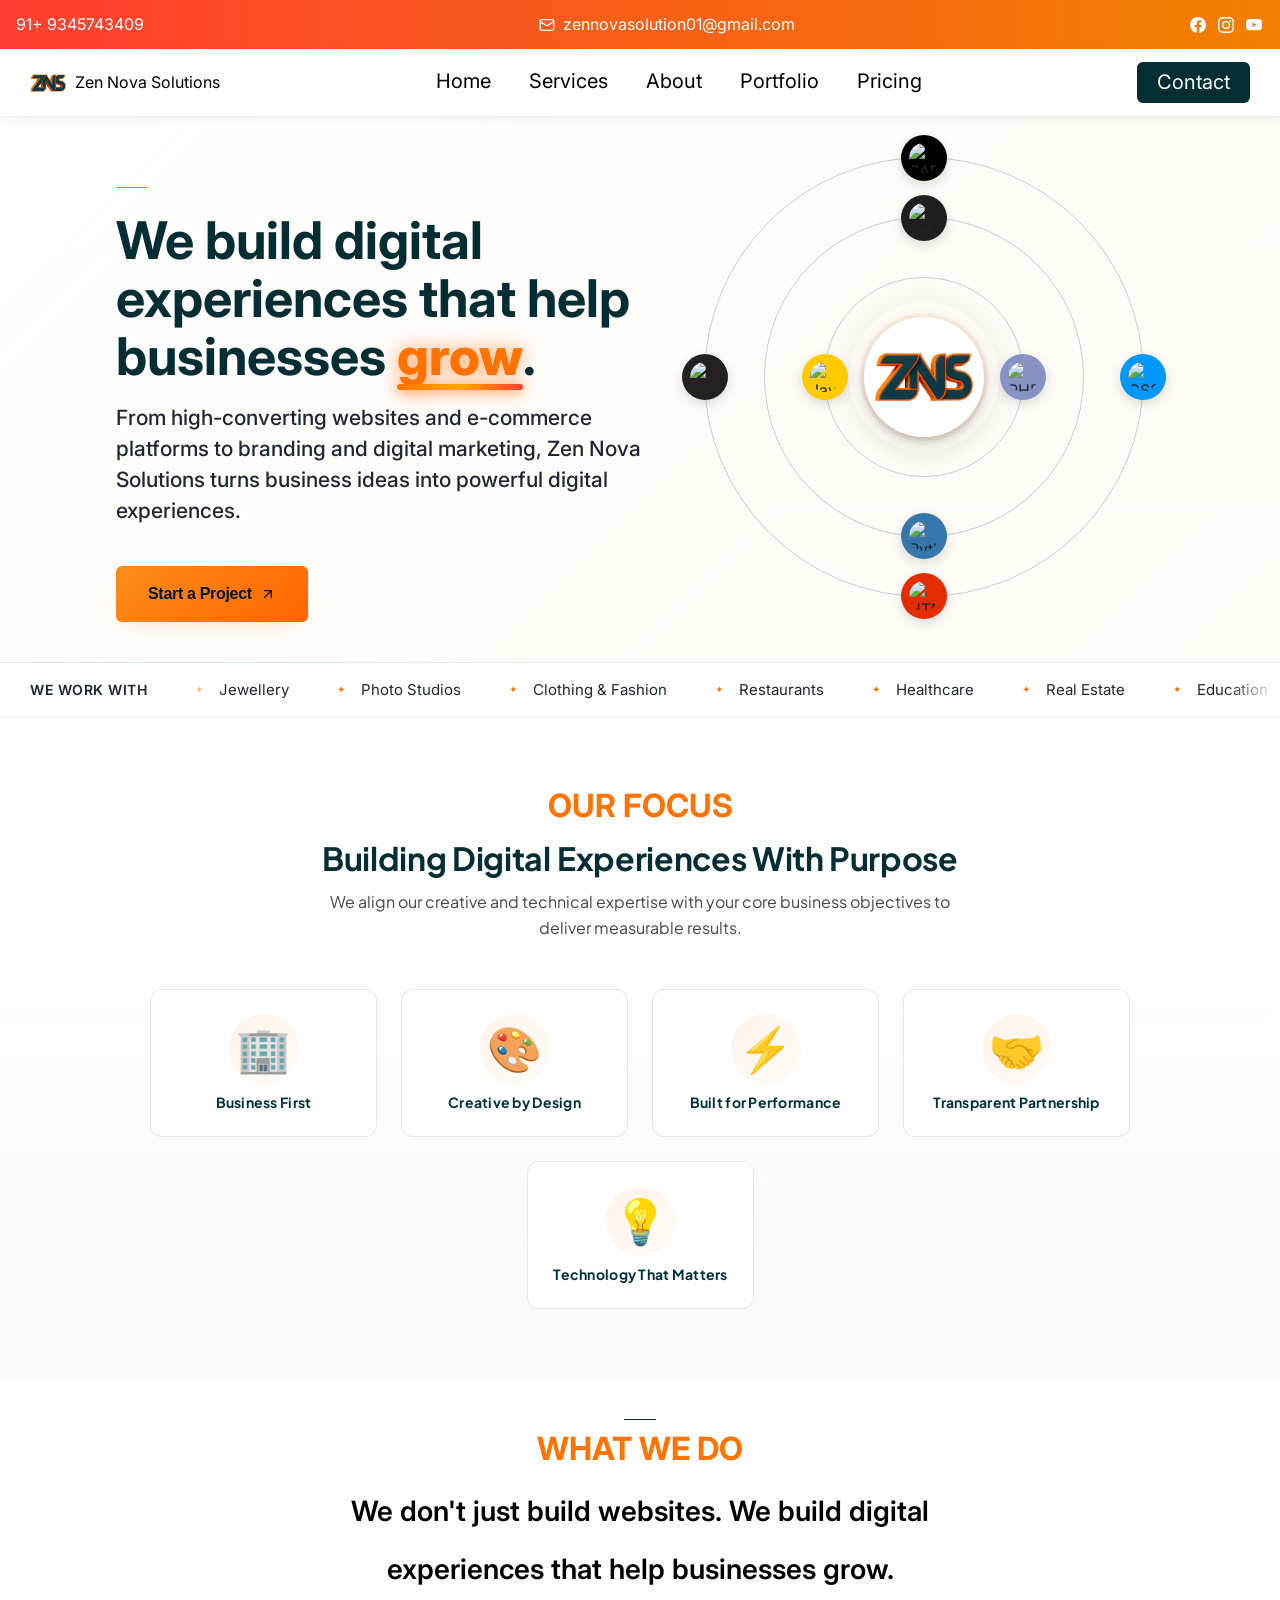
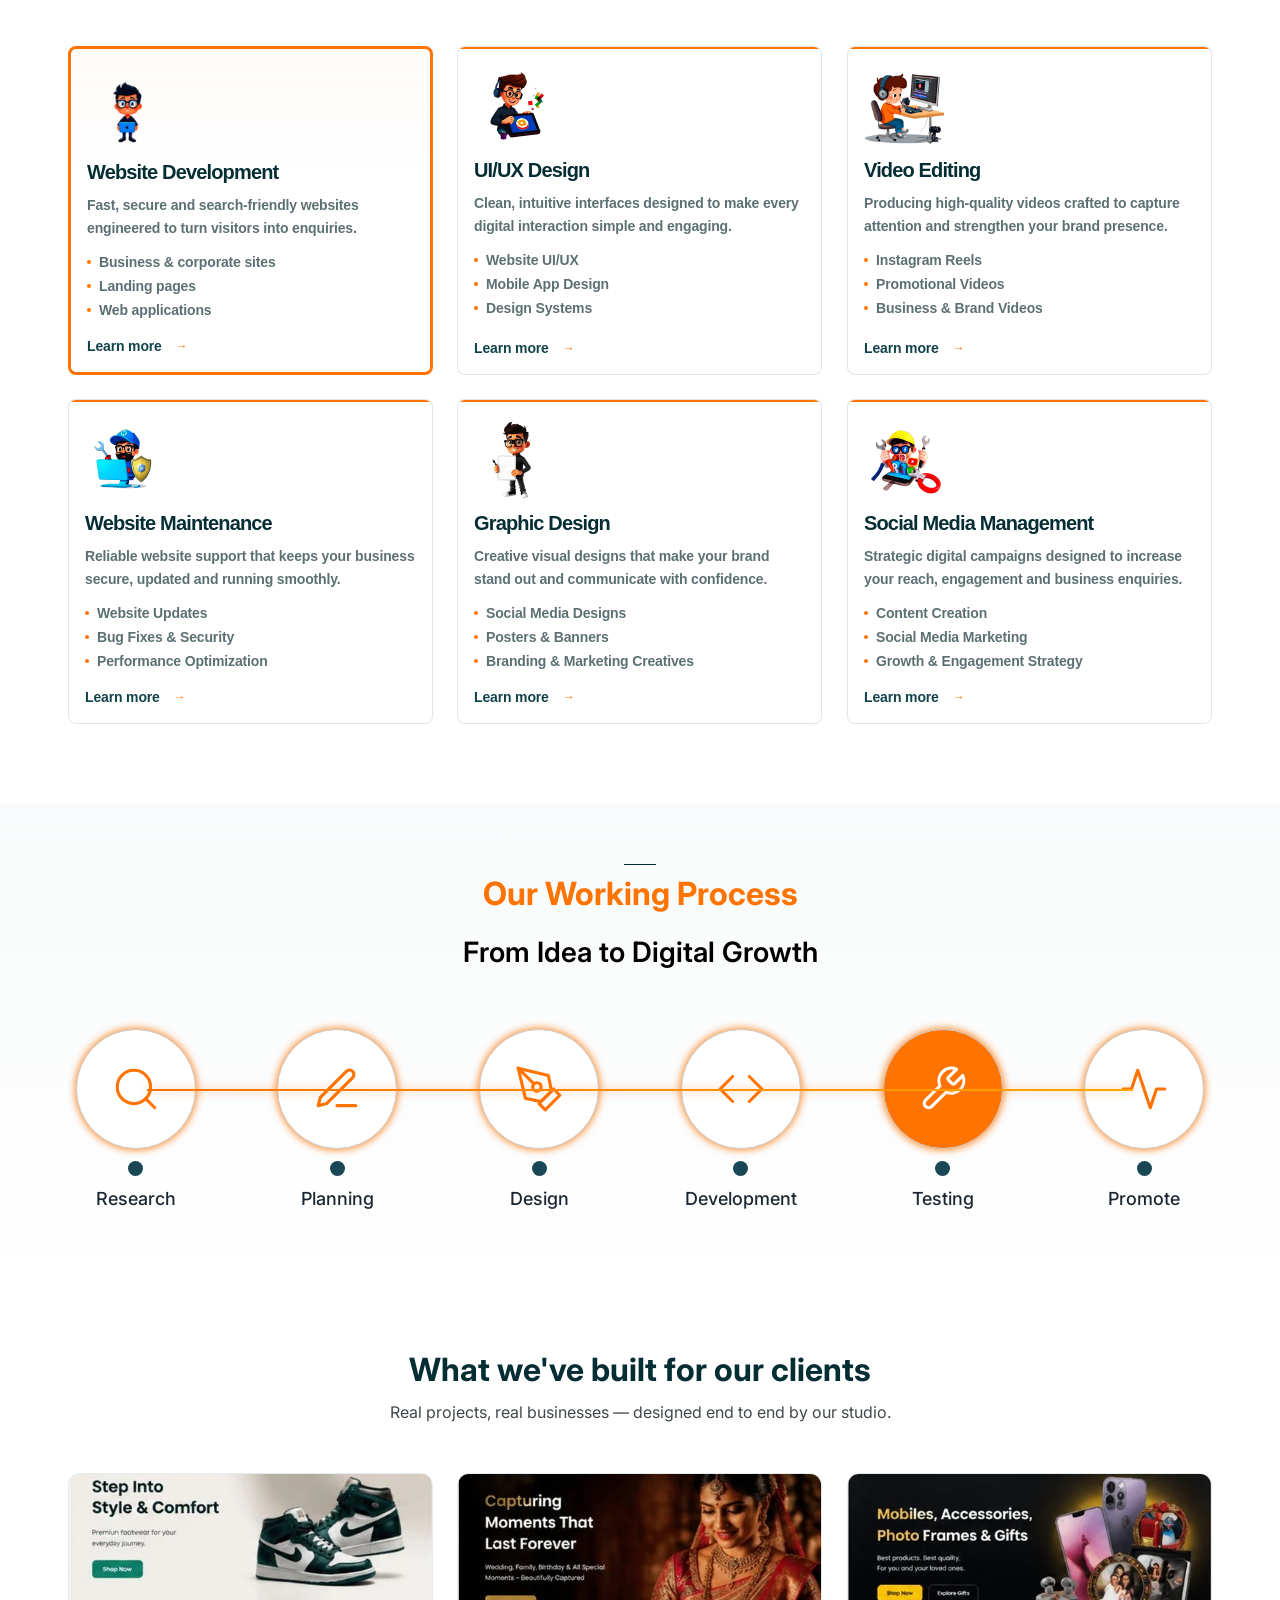
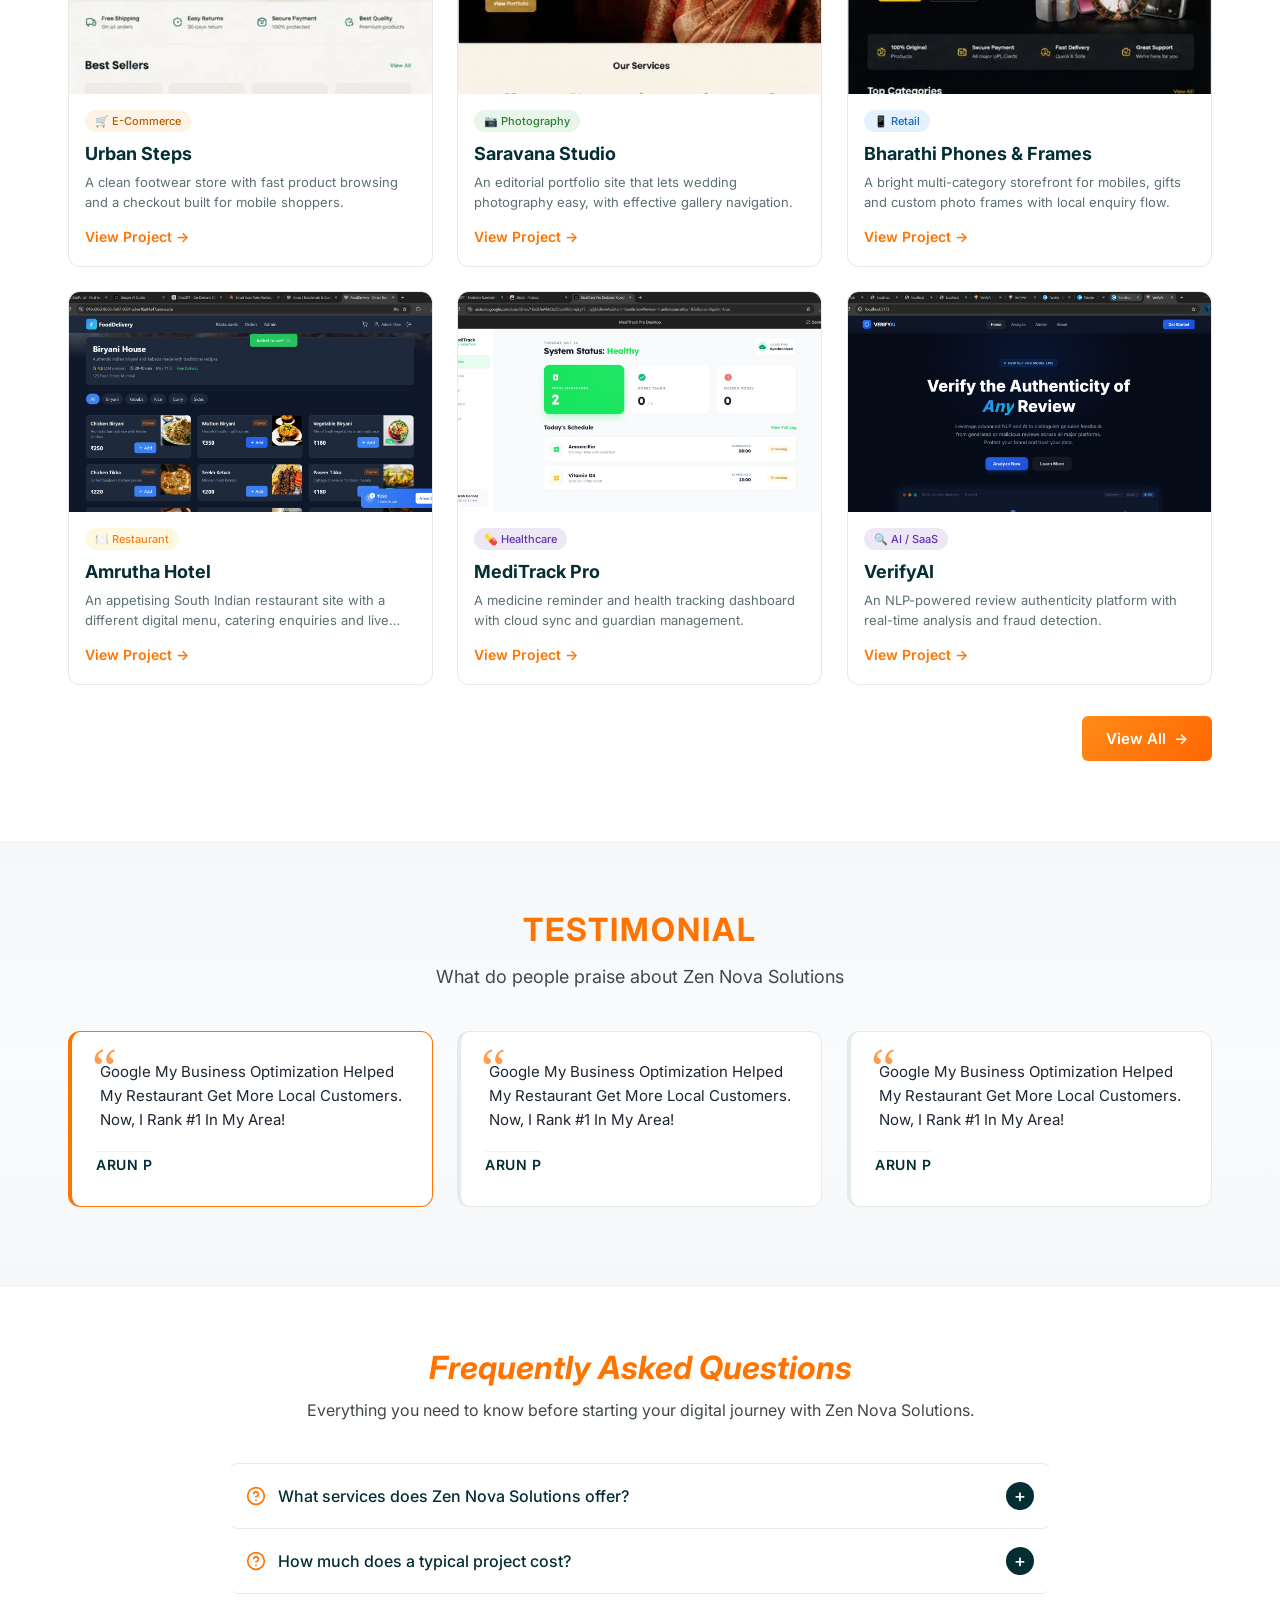
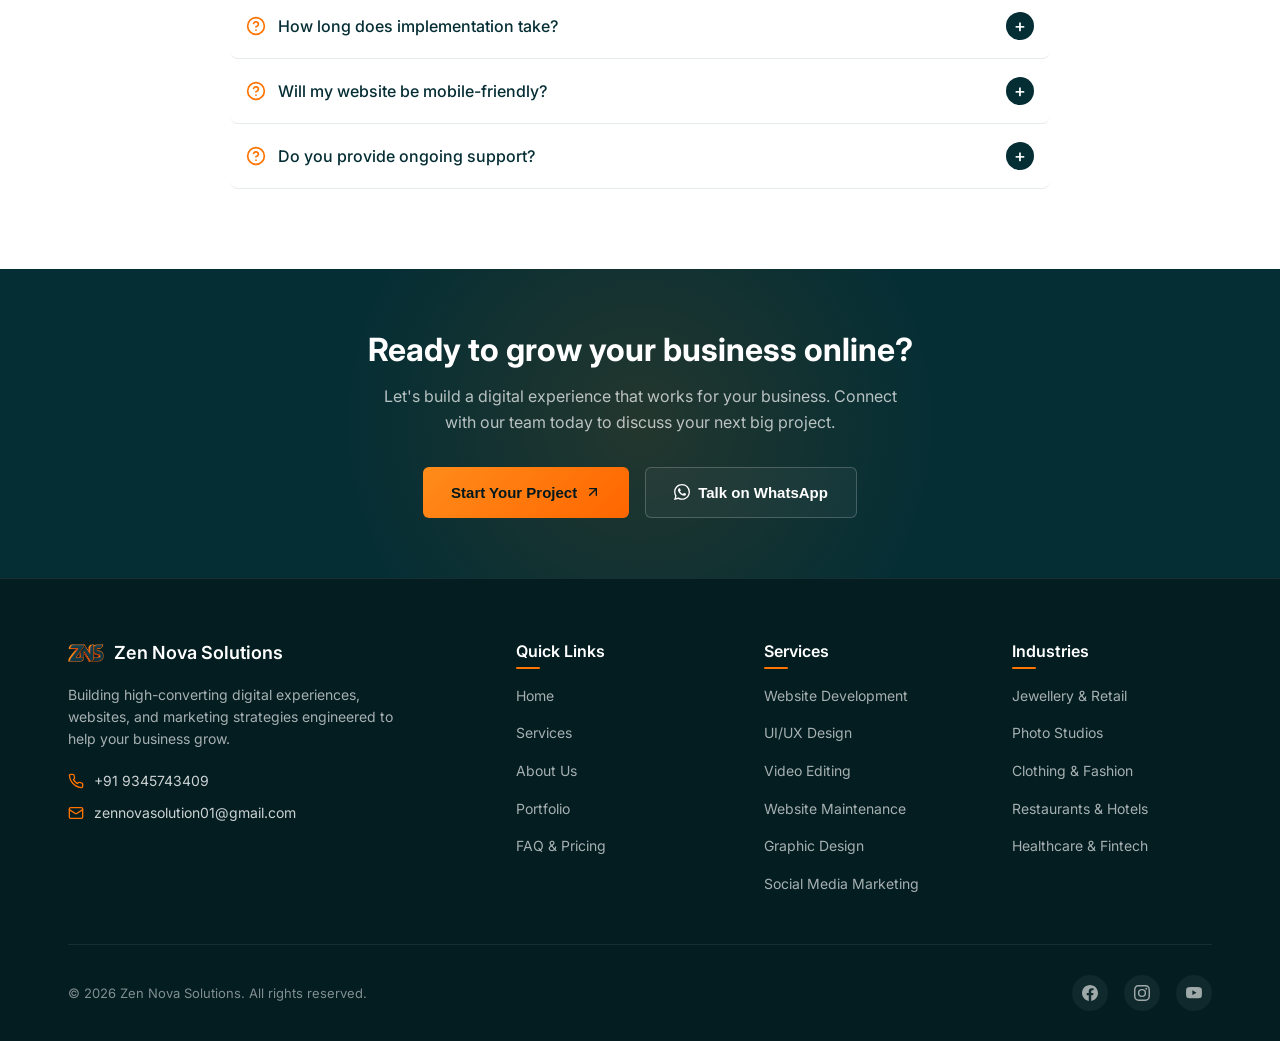
==== commit eef719c8: "Update site motion layer, Baskerville quote styling, React Bits LogoLoop & CountUp components, and p" ====
--- a/index.html
+++ b/index.html
@@ -13,6 +13,8 @@
     <link rel="stylesheet" href="css/magic-bento.css" />
     <link rel="stylesheet" href="css/specular-button.css" />
     <link rel="stylesheet" href="css/blur-text.css" />
+    <link rel="stylesheet" href="css/logo-loop.css" />
+    <link rel="stylesheet" href="css/count-up.css" />
     <link rel="icon" href="assest/logo-mark.webp" type="image/webp" />
 </head>
 
@@ -89,12 +91,12 @@
             <div class="hero__accent">
                 <span class="hero__accent-line"></span>
             </div>
-            <h1 class="hero__heading">
+            <h1 class="hero__heading blur-text" data-delay="110" data-direction="top">
                 We build digital<br />
                 experiences that help<br />
                 businesses <span class="grow">grow</span>.
             </h1>
-            <p class="hero__description">
+            <p class="hero__description blur-text" data-delay="60" data-direction="top">
                 From high-converting websites and e-commerce platforms to branding and digital marketing, Zen Nova
                 Solutions turns business ideas into powerful digital experiences.
             </p>
@@ -157,7 +159,7 @@
                 <!-- Center logo -->
                 <div class="orbit-center">
                     <div class="orbit-center__logo">
-                        <img src="assest/logo-mark.webp" alt="Zen Nova Solutions" />
+                        <img src="assest/logo-mark.webp" alt="Zen Nova Solutions" href="index.html" />
                     </div>
                 </div>
             </div>
@@ -822,8 +824,10 @@
     <!-- OGL WebGL Library for SpecularButton effects -->
     <script src="https://cdn.jsdelivr.net/npm/ogl@1.0.6/dist/ogl.umd.js"></script>
     <script src="js/specular-button.js"></script>
-    <!-- BlurText & ClickSpark effects -->
+    <!-- BlurText, LogoLoop, CountUp & ClickSpark effects -->
     <script src="js/blur-text.js"></script>
+    <script src="js/logo-loop.js"></script>
+    <script src="js/count-up.js"></script>
     <script src="js/click-spark.js"></script>
 </body>
 
--- a/css/style.css
+++ b/css/style.css
@@ -4,7 +4,7 @@
    ============================================= */
 
 /* ---------- Google Fonts ---------- */
-@import url('https://fonts.googleapis.com/css2?family=Inter:wght@400;500;600;700&family=Plus+Jakarta+Sans:wght@400;500;600;700&display=swap');
+@import url('https://fonts.googleapis.com/css2?family=Inter:wght@400;500;600;700&family=Plus+Jakarta+Sans:wght@400;500;600;700&family=Libre+Baskerville:wght@400;700&display=swap');
 
 /* ---------- CSS Custom Properties ---------- */
 :root {
@@ -76,7 +76,8 @@
   color: inherit;
 }
 
-ul, ol {
+ul,
+ol {
   list-style: none;
 }
 
@@ -222,6 +223,15 @@
   z-index: 1000;
   box-shadow: 0 1px 3px rgba(0, 0, 0, 0.04), 0 4px 12px rgba(0, 0, 0, 0.03);
   border-bottom: 1px solid rgba(0, 49, 61, 0.06);
+  transition: height 0.35s ease, background 0.35s ease, box-shadow 0.35s ease, backdrop-filter 0.35s ease;
+}
+
+.navbar.navbar--scrolled {
+  height: 56px;
+  background: rgba(255, 255, 255, 0.94);
+  backdrop-filter: blur(20px) saturate(200%);
+  -webkit-backdrop-filter: blur(20px) saturate(200%);
+  box-shadow: 0 4px 20px rgba(0, 49, 61, 0.08);
 }
 
 .navbar__brand {
@@ -398,8 +408,16 @@
 }
 
 @keyframes sparklePulse {
-  0% { transform: scale(0.85) rotate(-12deg); opacity: 0.7; }
-  100% { transform: scale(1.25) rotate(18deg); opacity: 1; filter: drop-shadow(0 0 10px rgba(255, 115, 0, 0.9)); }
+  0% {
+    transform: scale(0.85) rotate(-12deg);
+    opacity: 0.7;
+  }
+
+  100% {
+    transform: scale(1.25) rotate(18deg);
+    opacity: 1;
+    filter: drop-shadow(0 0 10px rgba(255, 115, 0, 0.9));
+  }
 }
 
 .hero__description {
@@ -495,8 +513,13 @@
 }
 
 @keyframes orbitSpin {
-  from { transform: rotate(0deg); }
-  to { transform: rotate(360deg); }
+  from {
+    transform: rotate(0deg);
+  }
+
+  to {
+    transform: rotate(360deg);
+  }
 }
 
 /* Center logo */
@@ -569,23 +592,73 @@
 }
 
 @keyframes orbitCounterSpin {
-  from { transform: rotate(0deg); }
-  to { transform: rotate(-360deg); }
+  from {
+    transform: rotate(0deg);
+  }
+
+  to {
+    transform: rotate(-360deg);
+  }
 }
 
 /* Position dots around outer ring (440px) */
-.orbit-dot--1 { top: -23px; left: 50%; transform: translateX(-50%); background: var(--dot-sap); }
-.orbit-dot--2 { top: 50%; right: -23px; transform: translateY(-50%); background: var(--dot-css); }
-.orbit-dot--3 { bottom: -23px; left: 50%; transform: translateX(-50%); background: var(--dot-html); }
-.orbit-dot--4 { top: 50%; left: -23px; transform: translateY(-50%); background: var(--dot-react); }
+.orbit-dot--1 {
+  top: -23px;
+  left: 50%;
+  transform: translateX(-50%);
+  background: var(--dot-sap);
+}
+
+.orbit-dot--2 {
+  top: 50%;
+  right: -23px;
+  transform: translateY(-50%);
+  background: var(--dot-css);
+}
+
+.orbit-dot--3 {
+  bottom: -23px;
+  left: 50%;
+  transform: translateX(-50%);
+  background: var(--dot-html);
+}
+
+.orbit-dot--4 {
+  top: 50%;
+  left: -23px;
+  transform: translateY(-50%);
+  background: var(--dot-react);
+}
 
 /* Position dots around middle ring (320px) */
-.orbit-dot--figma { top: -23px; left: 50%; transform: translateX(-50%); background: var(--dot-figma); }
-.orbit-dot--python { bottom: -23px; left: 50%; transform: translateX(-50%); background: var(--dot-python); }
+.orbit-dot--figma {
+  top: -23px;
+  left: 50%;
+  transform: translateX(-50%);
+  background: var(--dot-figma);
+}
+
+.orbit-dot--python {
+  bottom: -23px;
+  left: 50%;
+  transform: translateX(-50%);
+  background: var(--dot-python);
+}
 
 /* Position dots around inner ring (200px) */
-.orbit-dot--5 { top: 50%; left: -23px; transform: translateY(-50%); background: var(--dot-js); }
-.orbit-dot--6 { top: 50%; right: -23px; transform: translateY(-50%); background: var(--dot-php); }
+.orbit-dot--5 {
+  top: 50%;
+  left: -23px;
+  transform: translateY(-50%);
+  background: var(--dot-js);
+}
+
+.orbit-dot--6 {
+  top: 50%;
+  right: -23px;
+  transform: translateY(-50%);
+  background: var(--dot-php);
+}
 
 /* Small decorative dots */
 .orbit-deco-dot {
@@ -637,11 +710,22 @@
   gap: 0;
   animation: marqueeScroll 30s linear infinite;
   width: max-content;
+  will-change: transform;
+  transform: translate3d(0, 0, 0);
+}
+
+.marquee-track:hover {
+  animation-play-state: paused;
 }
 
 @keyframes marqueeScroll {
-  from { transform: translateX(0); }
-  to { transform: translateX(-50%); }
+  from {
+    transform: translateX(0);
+  }
+
+  to {
+    transform: translateX(-50%);
+  }
 }
 
 .marquee-item {
@@ -702,13 +786,13 @@
   background: var(--color-white);
   border: 1px solid var(--color-border-light);
   border-radius: var(--radius-lg);
-  transition: transform 0.3s, box-shadow 0.3s, border-color 0.3s;
+  transition: transform 0.4s cubic-bezier(0.16, 1, 0.3, 1), box-shadow 0.4s cubic-bezier(0.16, 1, 0.3, 1), border-color 0.4s ease;
 }
 
 .focus-card:hover {
   transform: translateY(-6px);
-  box-shadow: 0 8px 24px rgba(0, 49, 61, 0.08), 0 2px 6px rgba(0, 49, 61, 0.04);
-  border-color: rgba(255, 115, 0, 0.25);
+  box-shadow: 0 12px 32px rgba(0, 49, 61, 0.12), 0 2px 6px rgba(0, 49, 61, 0.04);
+  border-color: rgba(255, 115, 0, 0.35);
 }
 
 .focus-card__icon {
@@ -721,11 +805,12 @@
   font-size: 44px;
   background: linear-gradient(135deg, rgba(255, 115, 0, 0.08) 0%, rgba(255, 115, 0, 0.03) 100%);
   border-radius: 50%;
-  transition: background 0.3s;
+  transition: transform 0.4s cubic-bezier(0.34, 1.56, 0.64, 1), background 0.3s ease;
 }
 
 .focus-card:hover .focus-card__icon {
-  background: linear-gradient(135deg, rgba(255, 115, 0, 0.14) 0%, rgba(255, 115, 0, 0.06) 100%);
+  transform: scale(1.1) rotate(6deg);
+  background: linear-gradient(135deg, rgba(255, 115, 0, 0.16) 0%, rgba(255, 115, 0, 0.08) 100%);
 }
 
 .focus-card__title {
@@ -815,6 +900,11 @@
   height: 80px;
   margin-bottom: 10px;
   object-fit: contain;
+  transition: transform 0.4s cubic-bezier(0.16, 1, 0.3, 1);
+}
+
+.service-card:hover .service-card__icon {
+  transform: scale(1.06);
 }
 
 .service-card__title {
@@ -891,7 +981,7 @@
 }
 
 .service-card__link:hover .service-card__link-arrow {
-  transform: translateX(3px);
+  transform: translateX(4px);
 }
 
 /* =============================================
@@ -938,8 +1028,22 @@
   left: 112px;
   right: 112px;
   height: 0;
-  border-bottom: 1.6px dashed var(--color-primary);
+  border-bottom: 1.6px dashed var(--color-border-light);
   z-index: 0;
+}
+
+/* Animated progress fill line */
+.process-timeline__progress {
+  position: absolute;
+  top: 60px;
+  left: 112px;
+  height: 2px;
+  width: 0%;
+  max-width: calc(100% - 224px);
+  background: linear-gradient(90deg, #FF7300 0%, #FFA800 100%);
+  box-shadow: 0 0 10px rgba(255, 115, 0, 0.6);
+  z-index: 1;
+  transition: width 0.4s ease-out;
 }
 
 .process-step {
@@ -1111,12 +1215,35 @@
   color: var(--color-teal-mid);
 }
 
-.portfolio-card__tag--ecom { background: #FFF3E6; color: #B85C00; }
-.portfolio-card__tag--photo { background: #E8F5E9; color: #2E7D32; }
-.portfolio-card__tag--retail { background: #E3F2FD; color: #1565C0; }
-.portfolio-card__tag--hotel { background: #FFF8E1; color: #F57F17; }
-.portfolio-card__tag--gold { background: #FFF3E0; color: #E65100; }
-.portfolio-card__tag--fintech { background: #EDE7F6; color: #5E35B1; }
+.portfolio-card__tag--ecom {
+  background: #FFF3E6;
+  color: #B85C00;
+}
+
+.portfolio-card__tag--photo {
+  background: #E8F5E9;
+  color: #2E7D32;
+}
+
+.portfolio-card__tag--retail {
+  background: #E3F2FD;
+  color: #1565C0;
+}
+
+.portfolio-card__tag--hotel {
+  background: #FFF8E1;
+  color: #F57F17;
+}
+
+.portfolio-card__tag--gold {
+  background: #FFF3E0;
+  color: #E65100;
+}
+
+.portfolio-card__tag--fintech {
+  background: #EDE7F6;
+  color: #5E35B1;
+}
 
 .portfolio-card__title {
   font-family: var(--font-primary);
@@ -1391,7 +1518,7 @@
   color: var(--color-white);
   background: var(--color-dark-teal);
   border-radius: 50%;
-  transition: transform 0.3s, background 0.3s;
+  transition: transform 0.35s cubic-bezier(0.34, 1.56, 0.64, 1), background 0.3s ease;
 }
 
 .faq-item.active .faq-item__toggle {
@@ -1401,13 +1528,16 @@
 
 .faq-item__answer {
   max-height: 0;
+  opacity: 0;
   overflow: hidden;
-  transition: max-height 0.35s ease, padding 0.35s ease;
+  transition: max-height 0.4s cubic-bezier(0, 1, 0, 1), opacity 0.35s ease, padding 0.35s ease;
 }
 
 .faq-item.active .faq-item__answer {
-  max-height: 200px;
+  max-height: 280px;
+  opacity: 1;
   padding: 0 16px 18px 48px;
+  transition: max-height 0.4s cubic-bezier(0.5, 0, 0.1, 1), opacity 0.4s ease 0.05s, padding 0.35s ease;
 }
 
 .faq-item__answer p {
@@ -1922,3 +2052,123 @@
     line-height: 32px;
   }
 }
+
+/* =============================================
+   SPECIAL EDITORIAL QUOTE BANNER
+   Baskerville font styling with BlurText animation
+   ============================================= */
+.special-quote-banner {
+  padding: 60px 32px;
+  background: linear-gradient(180deg, #FFFDF9 0%, #FAFBFC 100%);
+  border-top: 1px solid var(--color-border-light);
+  border-bottom: 1px solid var(--color-border-light);
+  text-align: center;
+  position: relative;
+  overflow: hidden;
+}
+
+.special-quote-banner::before {
+  content: '“';
+  font-family: "baskerville-urw", "Libre Baskerville", Baskerville, Georgia, serif;
+  font-size: 140px;
+  line-height: 1;
+  color: var(--color-primary);
+  opacity: 0.12;
+  position: absolute;
+  top: -20px;
+  left: 50%;
+  transform: translateX(-50%);
+  pointer-events: none;
+}
+
+.special-quote-banner__inner {
+  max-width: 880px;
+  margin: 0 auto;
+  position: relative;
+  z-index: 1;
+}
+
+.special-quote-banner__text {
+  font-family: "baskerville-urw", "Libre Baskerville", Baskerville, "Baskerville Old Face", "Hoefler Text", Garamond, serif;
+  font-weight: 500;
+  font-style: normal;
+  font-size: 32px;
+  line-height: 48px;
+  color: var(--color-dark-teal);
+  letter-spacing: -0.2px;
+}
+
+/* Baskerville typography utility for special quotes */
+.baskerville-quote,
+.why-matters-strip__heading,
+.results-band__heading {
+  font-family: "baskerville-urw", "Libre Baskerville", Baskerville, "Baskerville Old Face", "Hoefler Text", Garamond, serif !important;
+  font-weight: 500 !important;
+  font-style: normal !important;
+}
+
+.special-quote-banner__author {
+  display: inline-flex;
+  align-items: center;
+  gap: 12px;
+  margin-top: 20px;
+  font-family: var(--font-primary);
+  font-weight: 700;
+  font-size: 13px;
+  letter-spacing: 2.5px;
+  text-transform: uppercase;
+  color: var(--color-primary);
+}
+
+.special-quote-banner__author::before,
+.special-quote-banner__author::after {
+  content: '';
+  width: 24px;
+  height: 1px;
+  background: var(--color-primary);
+}
+
+@media (max-width: 900px) {
+  .special-quote-banner {
+    padding: 48px 24px;
+  }
+
+  .special-quote-banner__text {
+    font-size: 25px;
+    line-height: 38px;
+  }
+}
+
+@media (max-width: 640px) {
+  .special-quote-banner {
+    padding: 36px 18px;
+  }
+
+  .special-quote-banner__text {
+    font-size: 21px;
+    line-height: 32px;
+  }
+}
+
+/* =============================================
+   ACCESSIBILITY & REDUCED MOTION
+   ============================================= */
+@media (prefers-reduced-motion: reduce) {
+
+  *,
+  *::before,
+  *::after {
+    animation-duration: 0.01ms !important;
+    animation-iteration-count: 1 !important;
+    transition-duration: 0.01ms !important;
+    scroll-behavior: auto !important;
+  }
+
+  .marquee-track {
+    animation: none !important;
+  }
+
+  .grow__sparkle {
+    animation: none !important;
+  }
+}
--- a/css/blur-text.css
+++ b/css/blur-text.css
@@ -1,7 +1,11 @@
 /* =============================================
    BLUR TEXT — Text reveal animation effect
-   Ported from React Bits <BlurText />
+   Ported from React Bits <BlurText /> component
    ============================================= */
+
+:root {
+  --blur-text-duration: 0.55s;
+}
 
 .blur-text-container {
   display: inline;
@@ -19,9 +23,9 @@
   opacity: 0;
   transform: translateY(-28px);
   will-change: filter, opacity, transform;
-  transition: filter 0.65s cubic-bezier(0.25, 1, 0.5, 1),
-              opacity 0.65s cubic-bezier(0.25, 1, 0.5, 1),
-              transform 0.65s cubic-bezier(0.25, 1, 0.5, 1);
+  transition: filter var(--blur-text-duration, 0.55s) cubic-bezier(0.25, 1, 0.5, 1),
+              opacity var(--blur-text-duration, 0.55s) cubic-bezier(0.25, 1, 0.5, 1),
+              transform var(--blur-text-duration, 0.55s) cubic-bezier(0.25, 1, 0.5, 1);
 }
 
 .blur-text-word.blur-text-direction-bottom {
@@ -33,3 +37,4 @@
   opacity: 1;
   transform: translateY(0);
 }
+
--- a/css/logo-loop.css
+++ b/css/logo-loop.css
@@ -0,0 +1,138 @@
+/* =============================================
+   LOGO LOOP — CSS Styles
+   Ported from React Bits <LogoLoop /> component
+   ============================================= */
+
+.logoloop {
+  position: relative;
+  width: 100%;
+  overflow: hidden;
+  --logoloop-gap: 40px;
+  --logoloop-logoHeight: 36px;
+  --logoloop-fadeColor: #FFFDF9;
+}
+
+.logoloop--scale-hover {
+  padding-top: calc(var(--logoloop-logoHeight) * 0.15);
+  padding-bottom: calc(var(--logoloop-logoHeight) * 0.15);
+}
+
+.logoloop__track {
+  display: flex;
+  width: max-content;
+  will-change: transform;
+  user-select: none;
+  position: relative;
+  z-index: 0;
+}
+
+.logoloop__list {
+  display: flex;
+  align-items: center;
+  margin: 0;
+  padding: 0;
+  list-style: none;
+}
+
+.logoloop__item {
+  flex: 0 0 auto;
+  margin-right: var(--logoloop-gap);
+  display: flex;
+  align-items: center;
+  justify-content: center;
+}
+
+.logoloop__item img {
+  height: var(--logoloop-logoHeight);
+  width: auto;
+  display: block;
+  object-fit: contain;
+  filter: drop-shadow(0 2px 4px rgba(0, 0, 0, 0.05));
+  transition: transform 0.3s cubic-bezier(0.4, 0, 0.2, 1), filter 0.3s ease;
+  pointer-events: auto;
+}
+
+.logoloop__node {
+  display: inline-flex;
+  align-items: center;
+  gap: 10px;
+  font-family: var(--font-primary, 'Inter', sans-serif);
+  font-weight: 600;
+  font-size: 15px;
+  color: var(--color-dark-teal, #052E34);
+  padding: 8px 18px;
+  background: rgba(255, 255, 255, 0.9);
+  border: 1px solid rgba(0, 49, 61, 0.1);
+  border-radius: 9999px;
+  box-shadow: 0 2px 8px rgba(0, 0, 0, 0.03);
+  transition: transform 0.3s cubic-bezier(0.4, 0, 0.2, 1), border-color 0.3s ease, box-shadow 0.3s ease, color 0.3s ease;
+  white-space: nowrap;
+}
+
+.logoloop__node img {
+  height: 22px;
+  width: 22px;
+  object-fit: contain;
+}
+
+.logoloop--scale-hover .logoloop__item:hover img {
+  transform: scale(1.2);
+  filter: drop-shadow(0 6px 12px rgba(255, 115, 0, 0.25));
+}
+
+.logoloop--scale-hover .logoloop__item:hover .logoloop__node {
+  transform: scale(1.08);
+  border-color: rgba(255, 115, 0, 0.4);
+  box-shadow: 0 4px 16px rgba(255, 115, 0, 0.18);
+  color: #FF7300;
+}
+
+/* Edge Fade-Out Gradient Overlay */
+.logoloop--fade::before,
+.logoloop--fade::after {
+  content: '';
+  position: absolute;
+  top: 0;
+  bottom: 0;
+  width: clamp(32px, 12%, 160px);
+  pointer-events: none;
+  z-index: 10;
+}
+
+.logoloop--fade::before {
+  left: 0;
+  background: linear-gradient(
+    to right,
+    var(--logoloop-fadeColor) 0%,
+    rgba(255, 253, 249, 0) 100%
+  );
+}
+
+.logoloop--fade::after {
+  right: 0;
+  background: linear-gradient(
+    to left,
+    var(--logoloop-fadeColor) 0%,
+    rgba(255, 253, 249, 0) 100%
+  );
+}
+
+/* Services page banner styling */
+.services-logoloop-banner {
+  padding: 28px 0;
+  background: #FFFDF9;
+  border-top: 1px solid rgba(0, 49, 61, 0.08);
+  border-bottom: 1px solid rgba(0, 49, 61, 0.08);
+  position: relative;
+  overflow: hidden;
+}
+
+@media (prefers-reduced-motion: reduce) {
+  .logoloop__track {
+    transform: translate3d(0, 0, 0) !important;
+  }
+  .logoloop__item img,
+  .logoloop__node {
+    transition: none !important;
+  }
+}
--- a/css/count-up.css
+++ b/css/count-up.css
@@ -0,0 +1,10 @@
+/* =============================================
+   COUNT UP — CSS Styles
+   Ported from React Bits <CountUp /> component
+   ============================================= */
+
+.count-up-text {
+  display: inline-block;
+  font-variant-numeric: tabular-nums;
+  transition: opacity 0.3s ease;
+}
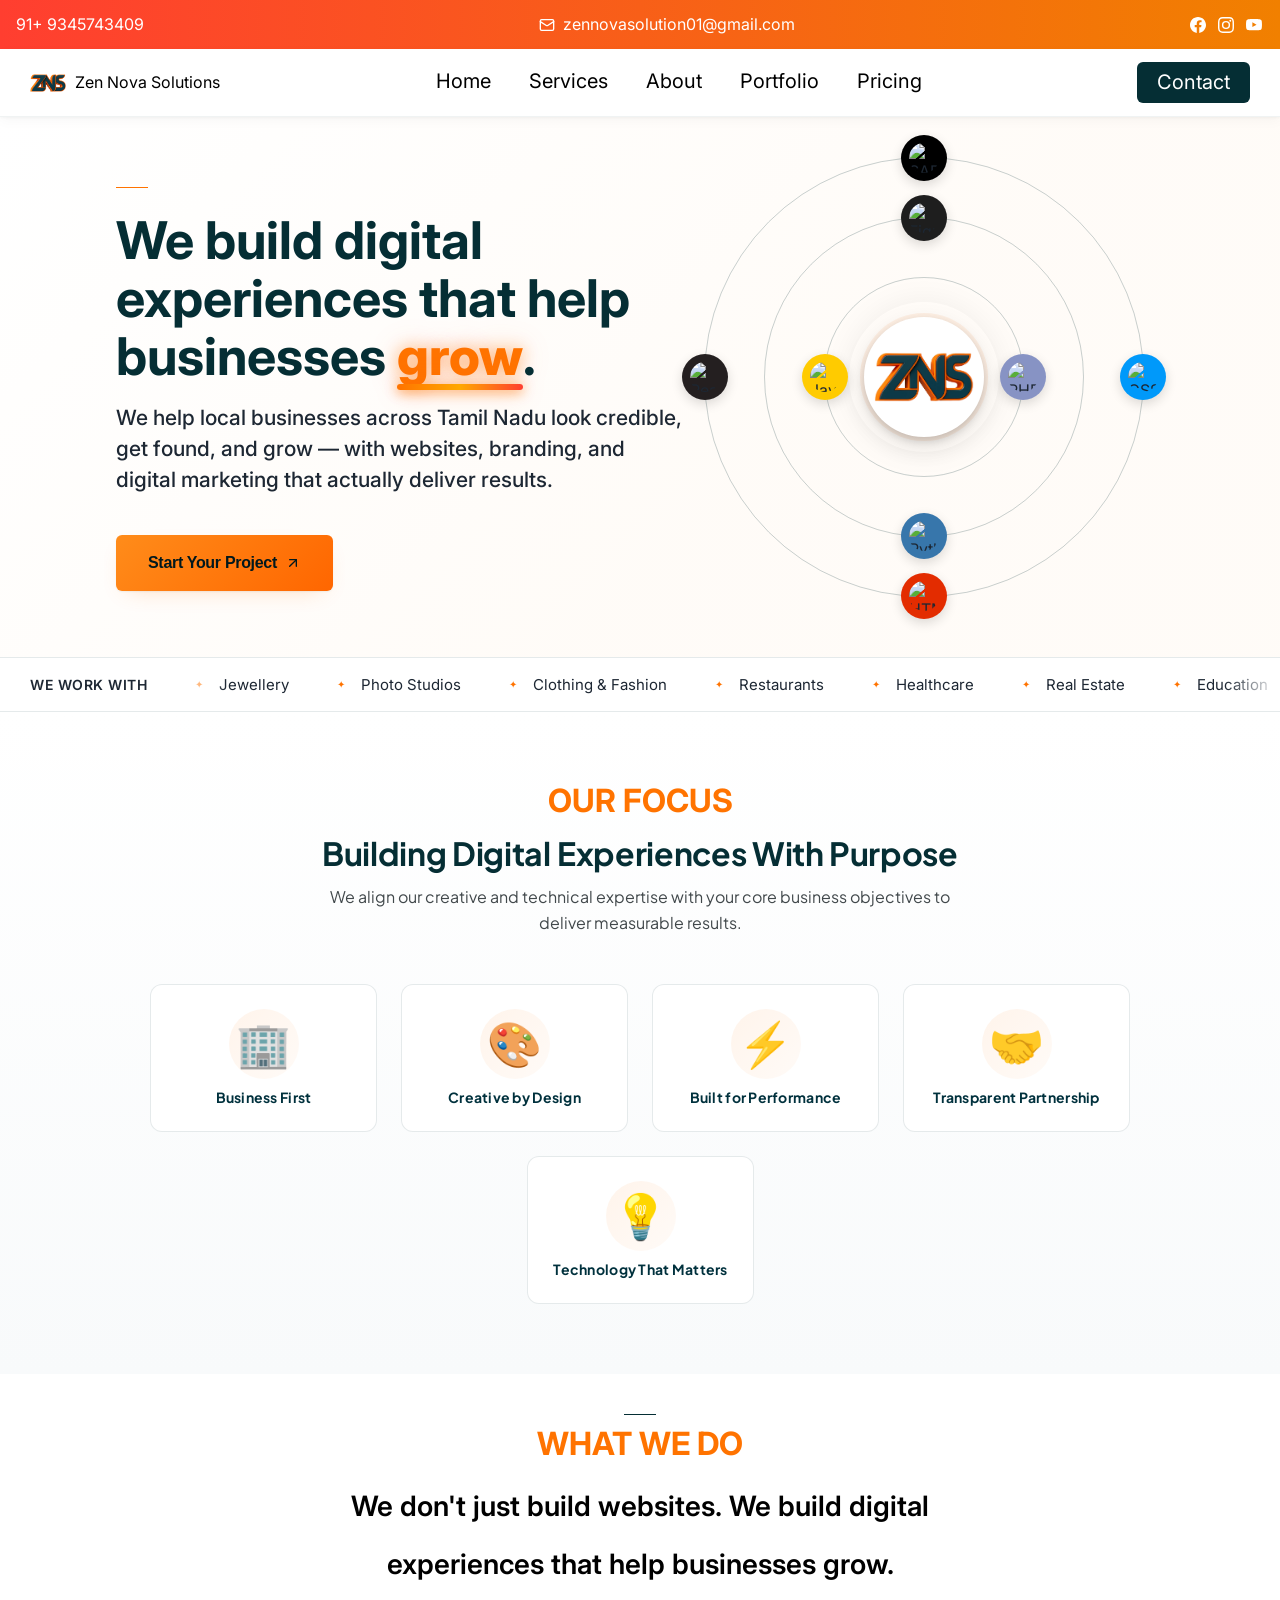
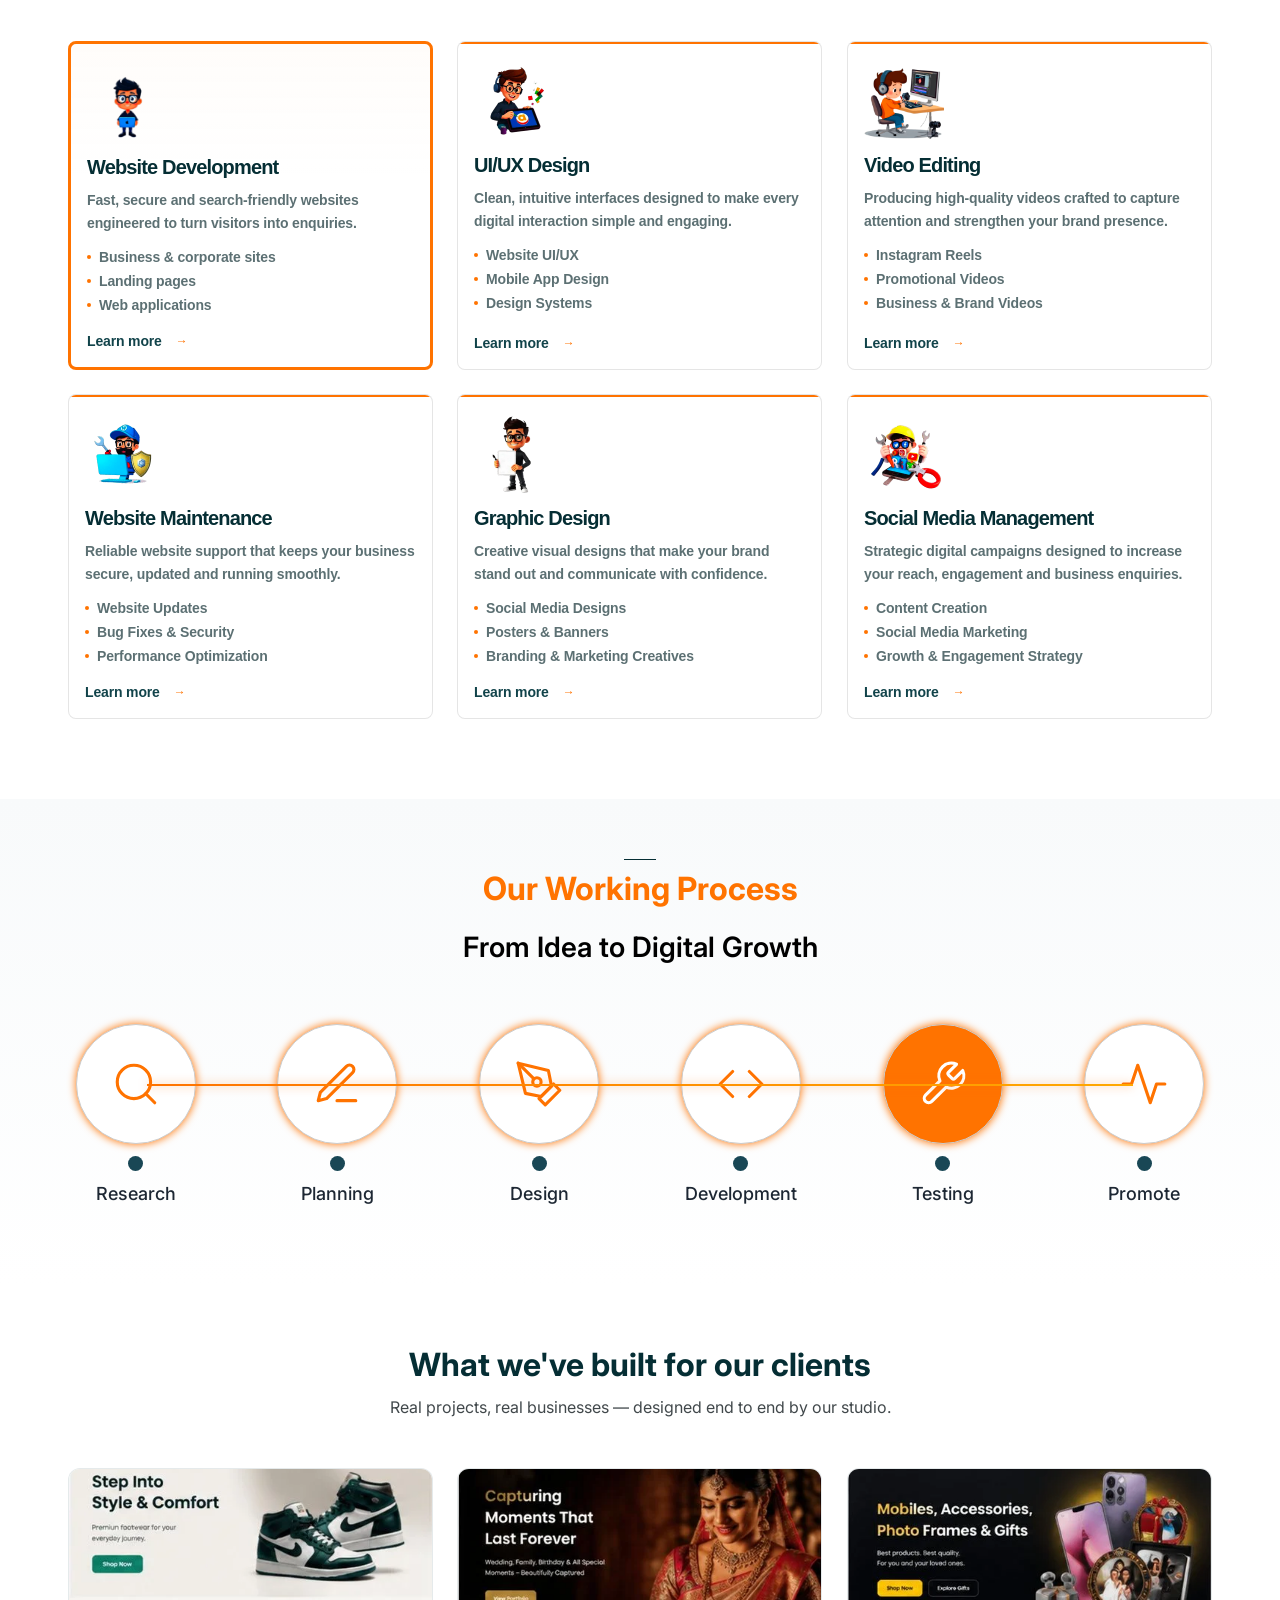
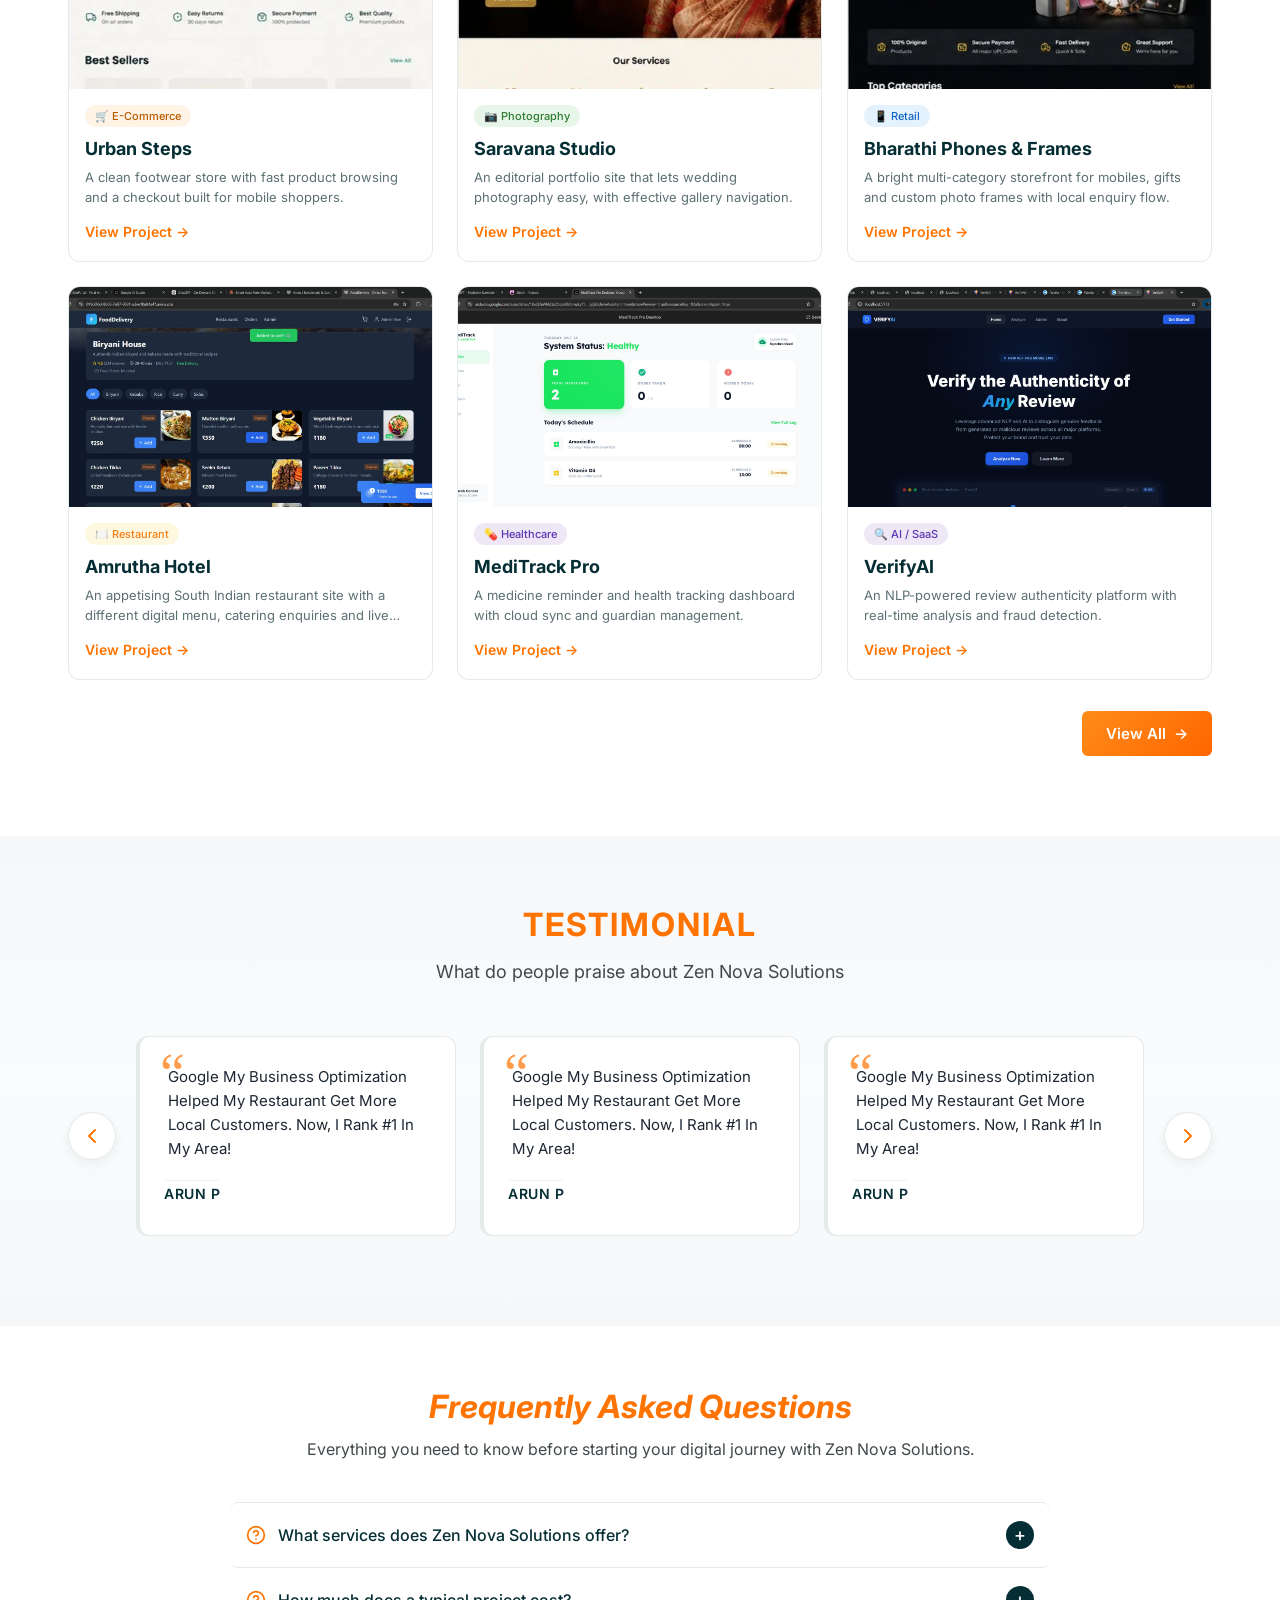
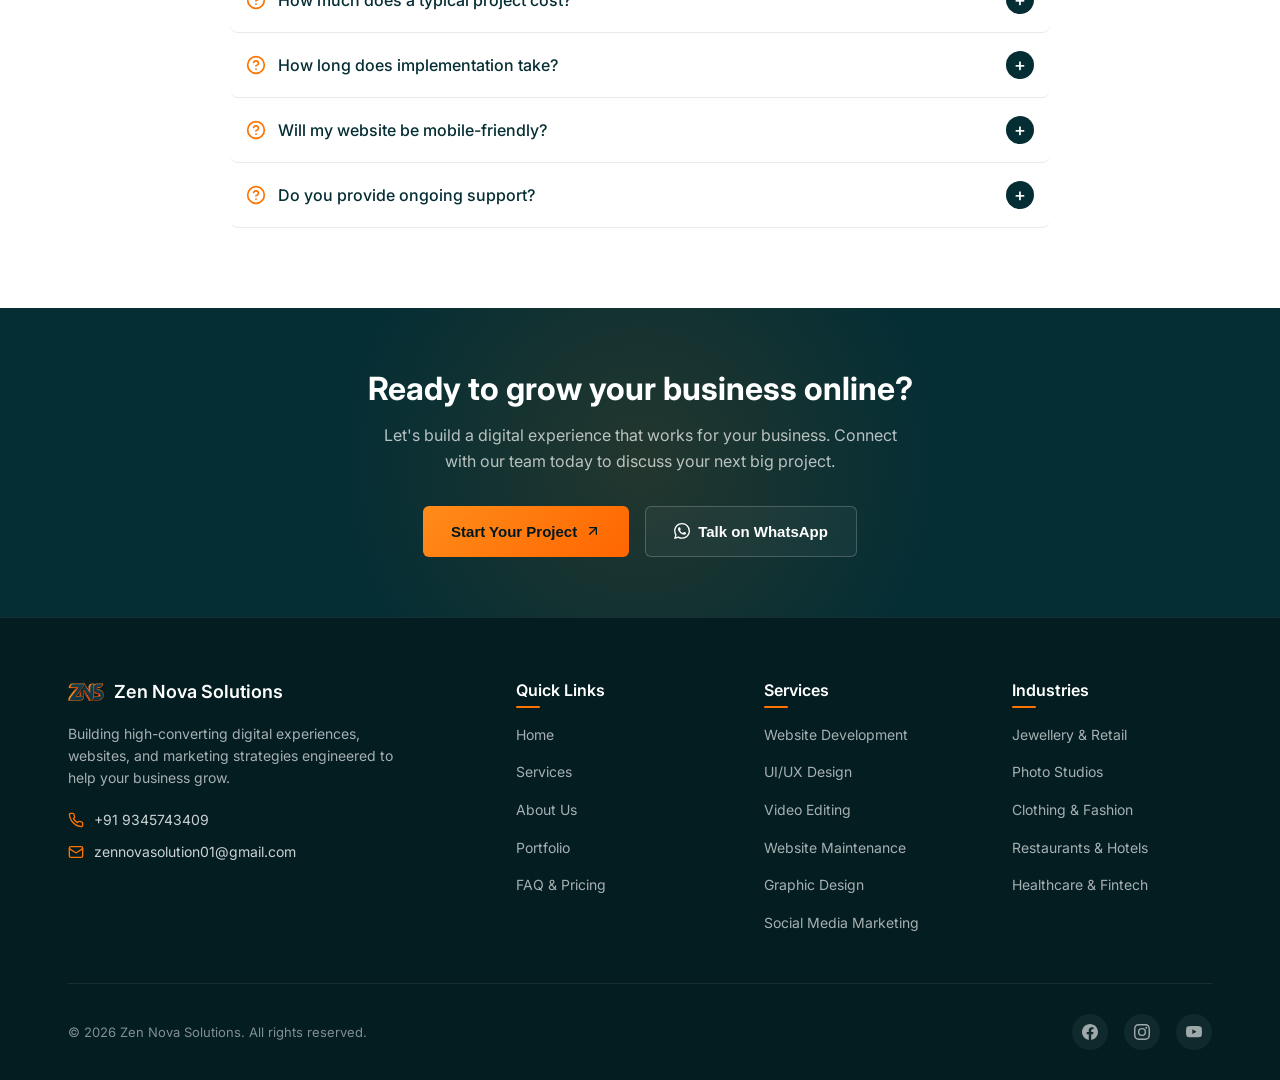
==== commit 00744a74: "Menu fix" ====
--- a/index.html
+++ b/index.html
@@ -78,6 +78,22 @@
             <li><a href="about.html">About</a></li>
             <li><a href="portfolio.html">Portfolio</a></li>
             <li><a href="pricing.html">Pricing</a></li>
+            <!-- Mobile Contact Section -->
+            <li class="navbar__mobile-contact">
+                <span class="navbar__mobile-contact-title">Get in Touch</span>
+                <a href="tel:+919345743409">
+                    <svg xmlns="http://www.w3.org/2000/svg" width="16" height="16" viewBox="0 0 24 24" fill="none" stroke="#FF7300" stroke-width="2" stroke-linecap="round" stroke-linejoin="round"><path d="M22 16.92v3a2 2 0 0 1-2.18 2 19.79 19.79 0 0 1-8.63-3.07 19.5 19.5 0 0 1-6-6 19.79 19.79 0 0 1-3.07-8.67A2 2 0 0 1 4.11 2h3a2 2 0 0 1 2 1.72 12.84 12.84 0 0 0 .7 2.81 2 2 0 0 1-.45 2.11L8.09 9.91a16 16 0 0 0 6 6l1.27-1.27a2 2 0 0 1 2.11-.45 12.84 12.84 0 0 0 2.81.7A2 2 0 0 1 22 16.92z"/></svg>
+                    +91 9345743409
+                </a>
+                <a href="mailto:zennovasolution01@gmail.com">
+                    <svg xmlns="http://www.w3.org/2000/svg" width="16" height="16" viewBox="0 0 24 24" fill="none" stroke="#FF7300" stroke-width="2" stroke-linecap="round" stroke-linejoin="round"><rect x="2" y="4" width="20" height="16" rx="2"/><path d="m22 7-8.97 5.7a1.94 1.94 0 0 1-2.06 0L2 7"/></svg>
+                    zennovasolution01@gmail.com
+                </a>
+                <a href="https://wa.me/919345743409" class="navbar__mobile-wa-btn" target="_blank" rel="noopener noreferrer">
+                    <svg xmlns="http://www.w3.org/2000/svg" width="18" height="18" viewBox="0 0 24 24" fill="currentColor"><path d="M17.472 14.382c-.297-.149-1.758-.867-2.03-.967-.273-.099-.471-.148-.67.15-.197.297-.767.966-.94 1.164-.173.199-.347.223-.644.075-.297-.15-1.255-.463-2.39-1.475-.883-.788-1.48-1.761-1.653-2.059-.173-.297-.018-.458.13-.606.134-.133.298-.347.446-.52.149-.174.198-.298.298-.497.099-.198.05-.371-.025-.52-.075-.149-.669-1.612-.916-2.207-.242-.579-.487-.5-.669-.51-.173-.008-.371-.01-.57-.01-.198 0-.52.074-.792.372-.272.297-1.04 1.016-1.04 2.479 0 1.462 1.065 2.875 1.213 3.074.149.198 2.096 3.2 5.077 4.487.709.306 1.262.489 1.694.625.712.227 1.36.195 1.871.118.571-.085 1.758-.719 2.006-1.413.248-.694.248-1.289.173-1.413-.074-.124-.272-.198-.57-.347m-5.421 7.403h-.004a9.87 9.87 0 01-5.031-1.378l-.361-.214-3.741.982.998-3.648-.235-.374a9.86 9.86 0 01-1.51-5.26c.001-5.45 4.436-9.884 9.888-9.884 2.64 0 5.122 1.03 6.988 2.898a9.825 9.825 0 012.893 6.994c-.003 5.45-4.437 9.884-9.885 9.884m8.413-18.297A11.815 11.815 0 0012.05 0C5.495 0 .16 5.335.157 11.892c0 2.096.547 4.142 1.588 5.945L.057 24l6.305-1.654a11.882 11.882 0 005.683 1.448h.005c6.554 0 11.89-5.335 11.893-11.893a11.821 11.821 0 00-3.48-8.413z"/></svg>
+                    Start Your Project
+                </a>
+            </li>
         </ul>
 
         <a href="#cta-footer" class="navbar__contact">Contact</a>
@@ -97,11 +113,10 @@
                 businesses <span class="grow">grow</span>.
             </h1>
             <p class="hero__description blur-text" data-delay="60" data-direction="top">
-                From high-converting websites and e-commerce platforms to branding and digital marketing, Zen Nova
-                Solutions turns business ideas into powerful digital experiences.
+                We help local businesses across Tamil Nadu look credible, get found, and grow — with websites, branding, and digital marketing that actually deliver results.
             </p>
-            <a href="#cta-footer" class="hero__cta">
-                Start a Project
+            <a href="https://wa.me/919345743409" class="hero__cta" target="_blank" rel="noopener noreferrer">
+                Start Your Project
                 <svg xmlns="http://www.w3.org/2000/svg" width="16" height="16" viewBox="0 0 24 24" fill="none"
                     stroke="currentColor" stroke-width="2" stroke-linecap="round" stroke-linejoin="round">
                     <path d="M7 17L17 7" />
@@ -545,7 +560,11 @@
         <h2 class="section-label">TESTIMONIAL</h2>
         <p class="testimonials__subtitle">What do people praise about Zen Nova Solutions</p>
 
-        <div class="testimonial-grid">
+        <div class="testimonials__carousel-wrapper">
+            <button class="testimonial-arrow testimonial-arrow--prev" aria-label="Previous Testimonial">
+                <svg width="24" height="24" viewBox="0 0 24 24" fill="none" stroke="currentColor" stroke-width="2" stroke-linecap="round" stroke-linejoin="round"><path d="M15 18l-6-6 6-6"/></svg>
+            </button>
+            <div class="testimonial-grid">
             <div class="testimonial-card">
                 <p class="testimonial-card__quote">
                     Google My Business Optimization Helped My Restaurant Get More Local Customers. Now, I Rank #1 In My
@@ -569,6 +588,10 @@
                 </p>
                 <span class="testimonial-card__author">ARUN P</span>
             </div>
+        </div>
+        <button class="testimonial-arrow testimonial-arrow--next" aria-label="Next Testimonial">
+            <svg width="24" height="24" viewBox="0 0 24 24" fill="none" stroke="currentColor" stroke-width="2" stroke-linecap="round" stroke-linejoin="round"><path d="M9 18l6-6-6-6"/></svg>
+        </button>
         </div>
     </section>
 
--- a/css/style.css
+++ b/css/style.css
@@ -334,6 +334,11 @@
   transition: 0.3s;
 }
 
+/* Mobile contact section — hidden on desktop */
+.navbar__mobile-contact {
+  display: none;
+}
+
 /* =============================================
    3. HERO SECTION
    ============================================= */
@@ -1351,28 +1356,77 @@
   margin-bottom: 40px;
 }
 
+.testimonials__carousel-wrapper {
+  position: relative;
+  display: flex;
+  align-items: center;
+  max-width: 1300px;
+  margin: 0 auto;
+  gap: 16px;
+}
+
+.testimonial-arrow {
+  background: var(--color-white);
+  border: 1px solid var(--color-border-light);
+  border-radius: 50%;
+  width: 48px;
+  height: 48px;
+  display: flex;
+  align-items: center;
+  justify-content: center;
+  color: var(--color-primary);
+  cursor: pointer;
+  transition: all 0.3s;
+  flex-shrink: 0;
+  box-shadow: 0 4px 12px rgba(0, 0, 0, 0.05);
+}
+
+.testimonial-arrow:hover,
+.testimonial-arrow:focus-visible {
+  background: var(--color-primary);
+  color: var(--color-white);
+  border-color: var(--color-primary);
+  outline: none;
+}
+
 .testimonial-grid {
-  display: grid;
-  grid-template-columns: repeat(3, 1fr);
+  display: flex;
   gap: 24px;
-  max-width: 1200px;
-  margin: 0 auto;
+  overflow-x: auto;
+  scroll-behavior: smooth;
+  scroll-snap-type: x mandatory;
+  -ms-overflow-style: none;
+  scrollbar-width: none;
+  padding: 10px 4px;
+  width: 100%;
+}
+
+.testimonial-grid::-webkit-scrollbar {
+  display: none;
 }
 
 .testimonial-card {
+  flex: 0 0 calc(33.333% - 16px);
+  min-width: 300px;
+  scroll-snap-align: center;
   box-sizing: border-box;
   padding: 28px 24px;
   background: var(--color-white);
   border: 1px solid var(--color-border-light);
-  border-left: 4px solid var(--color-primary);
+  border-left: 4px solid var(--color-border-light);
   border-radius: var(--radius-lg);
   text-align: left;
   transition: transform 0.3s, box-shadow 0.3s, border-color 0.3s;
 }
 
+.testimonial-card.active {
+  border-left-color: var(--color-primary);
+}
+
 .testimonial-card:hover {
   transform: translateY(-4px);
   box-shadow: 0 8px 24px rgba(0, 0, 0, 0.07), 0 2px 6px rgba(0, 0, 0, 0.03);
+  border-left-color: var(--color-primary);
 }
 
 .testimonial-card__quote {
@@ -1875,27 +1929,170 @@
 
 @media (max-width: 900px) {
   .navbar__links {
-    display: none;
-    position: absolute;
-    top: 68px;
+    display: flex;
+    position: fixed;
+    top: 0;
     left: 0;
     right: 0;
-    background: var(--color-white);
+    bottom: 0;
+    background: linear-gradient(160deg, #052E34 0%, #083d47 60%, #052E34 100%);
     flex-direction: column;
-    padding: 20px;
+    padding: 100px 32px 40px;
+    gap: 0;
+    z-index: 998;
+    opacity: 0;
+    visibility: hidden;
+    transform: translateY(-12px);
+    transition: opacity 0.35s cubic-bezier(0.16, 1, 0.3, 1),
+                transform 0.35s cubic-bezier(0.16, 1, 0.3, 1),
+                visibility 0.35s;
+    overflow-y: auto;
+    -webkit-overflow-scrolling: touch;
+  }
+
+  .navbar__links.active {
+    opacity: 1;
+    visibility: visible;
+    transform: translateY(0);
+  }
+
+  .navbar__links li {
+    border-bottom: 1px solid rgba(255, 255, 255, 0.08);
+  }
+
+  .navbar__links li:last-child {
+    border-bottom: none;
+  }
+
+  .navbar__links a {
+    display: flex;
+    align-items: center;
+    padding: 18px 0;
+    font-size: 22px;
+    font-weight: 500;
+    color: rgba(255, 255, 255, 0.85) !important;
+    min-height: 56px;
+    transition: color 0.2s, padding-left 0.2s;
+  }
+
+  .navbar__links a:hover,
+  .navbar__links a[style*="color: var(--color-primary)"] {
+    color: var(--color-primary) !important;
+    padding-left: 8px;
+  }
+
+  .navbar__links a::after {
+    display: none;
+  }
+
+  /* Mobile Contact Section inside nav */
+  .navbar__mobile-contact {
+    display: flex;
+    flex-direction: column;
     gap: 16px;
-    box-shadow: 0 8px 20px rgba(0, 0, 0, 0.1);
-    z-index: 999;
-  }
-
-  .navbar__links.active {
+    margin-top: auto;
+    padding-top: 32px;
+    border-top: 1px solid rgba(255, 255, 255, 0.1);
+  }
+
+  .navbar__mobile-contact-title {
+    font-family: var(--font-primary);
+    font-weight: 700;
+    font-size: 11px;
+    letter-spacing: 2.5px;
+    text-transform: uppercase;
+    color: var(--color-primary);
+    margin-bottom: 4px;
+  }
+
+  .navbar__mobile-contact a {
     display: flex;
-  }
-
+    align-items: center;
+    gap: 12px;
+    font-family: var(--font-primary);
+    font-weight: 400;
+    font-size: 15px;
+    color: rgba(255, 255, 255, 0.75);
+    transition: color 0.2s;
+    padding: 6px 0;
+  }
+
+  .navbar__mobile-contact a:hover {
+    color: var(--color-primary);
+  }
+
+  .navbar__mobile-contact svg {
+    flex-shrink: 0;
+  }
+
+  .navbar__mobile-contact .navbar__mobile-wa-btn {
+    display: inline-flex;
+    align-items: center;
+    justify-content: center;
+    gap: 10px;
+    padding: 14px 24px;
+    background: linear-gradient(135deg, #FF8C1A 0%, #FF6600 100%);
+    color: #00181D;
+    border-radius: 8px;
+    font-weight: 600;
+    font-size: 15px;
+    margin-top: 8px;
+    transition: transform 0.2s, box-shadow 0.2s;
+  }
+
+  .navbar__mobile-wa-btn:hover {
+    transform: translateY(-2px);
+    box-shadow: 0 6px 20px rgba(255, 115, 0, 0.35);
+  }
+
+  /* Hamburger */
   .navbar__hamburger {
     display: flex;
     margin-left: auto;
     margin-right: 16px;
+    position: relative;
+    z-index: 1001;
+    width: 32px;
+    height: 32px;
+    align-items: center;
+    justify-content: center;
+  }
+
+  .navbar__hamburger span {
+    transition: transform 0.35s cubic-bezier(0.16, 1, 0.3, 1),
+                opacity 0.25s,
+                background 0.25s;
+  }
+
+  .navbar__hamburger.active span:nth-child(1) {
+    transform: translateY(7px) rotate(45deg);
+    background: var(--color-primary);
+  }
+
+  .navbar__hamburger.active span:nth-child(2) {
+    opacity: 0;
+    transform: scaleX(0);
+  }
+
+  .navbar__hamburger.active span:nth-child(3) {
+    transform: translateY(-7px) rotate(-45deg);
+    background: var(--color-primary);
+  }
+
+  /* Hide desktop contact button on mobile */
+  .navbar__contact {
+    display: none;
+  }
+
+  /* Body scroll lock */
+  body.nav-open {
+    overflow: hidden;
+  }
+
+  body.nav-open .navbar {
+    backdrop-filter: none !important;
+    -webkit-backdrop-filter: none !important;
+    background: transparent;
   }
 
   .hero {
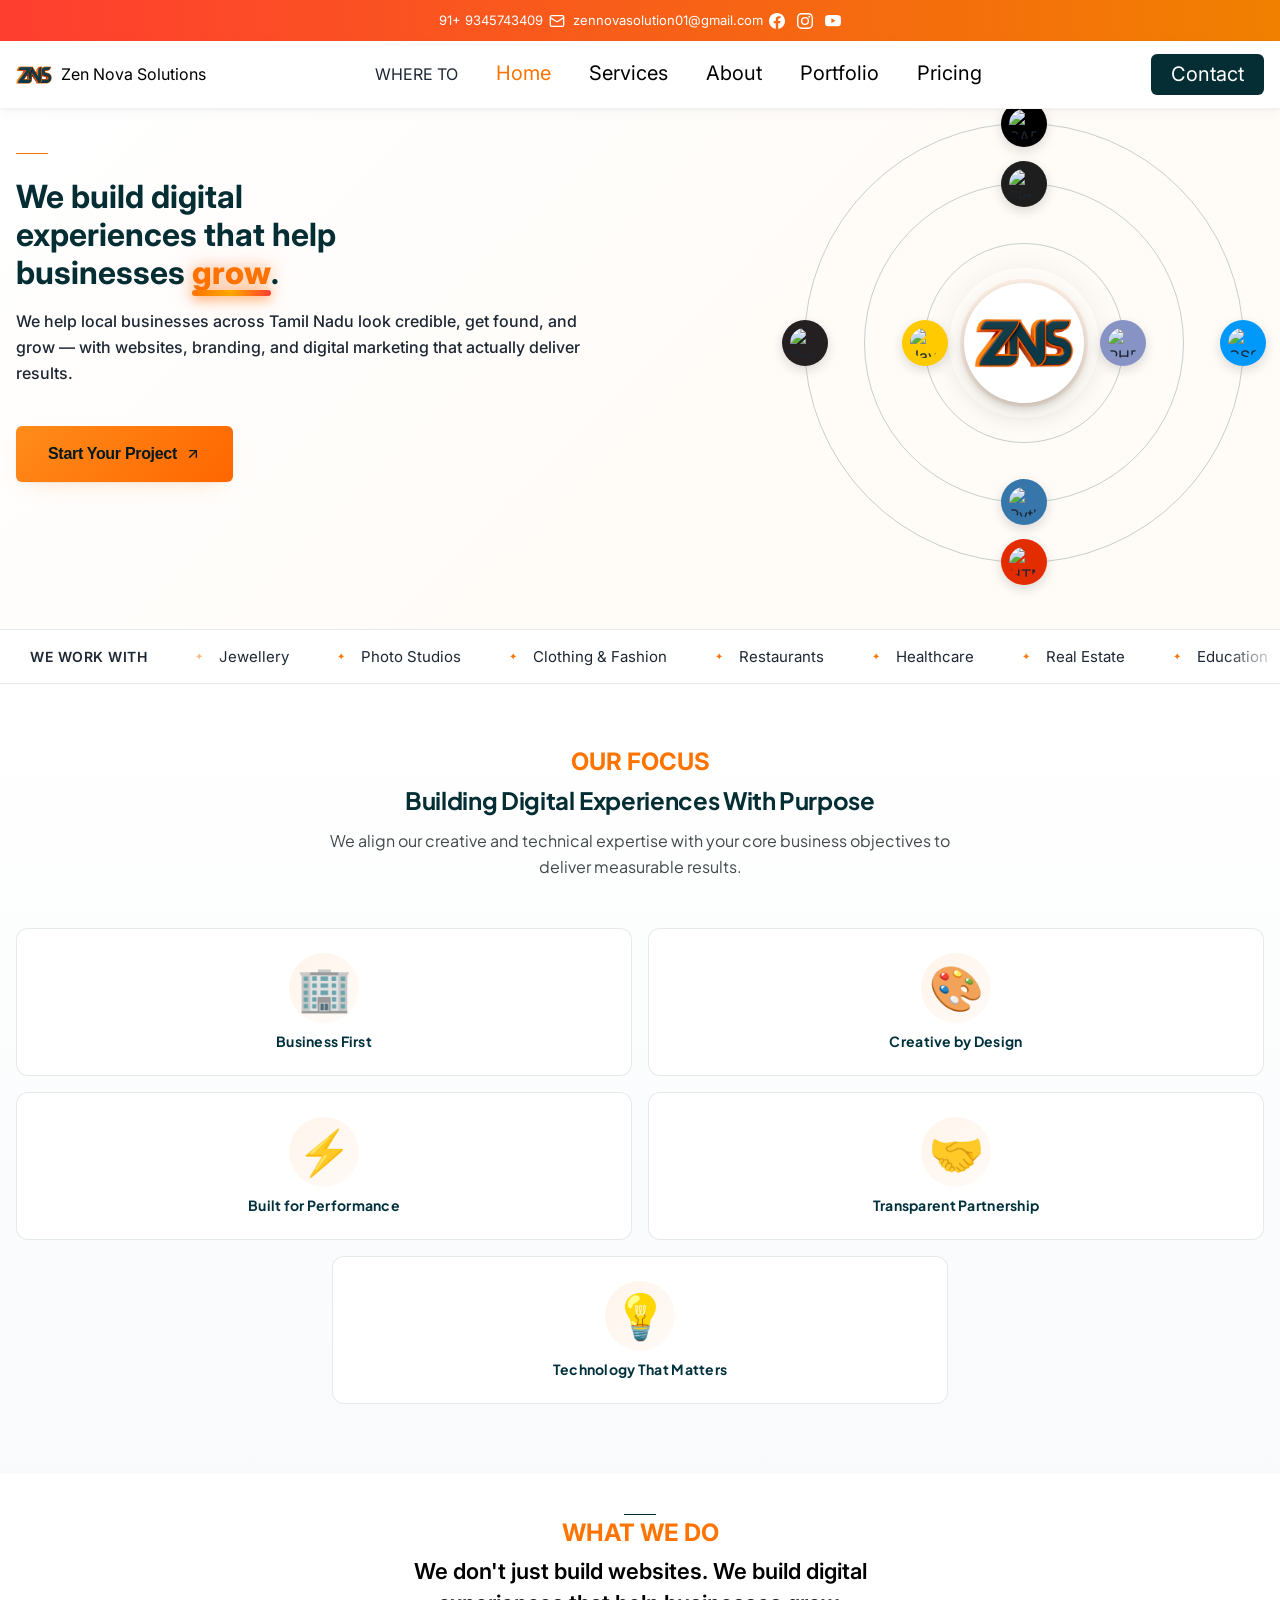
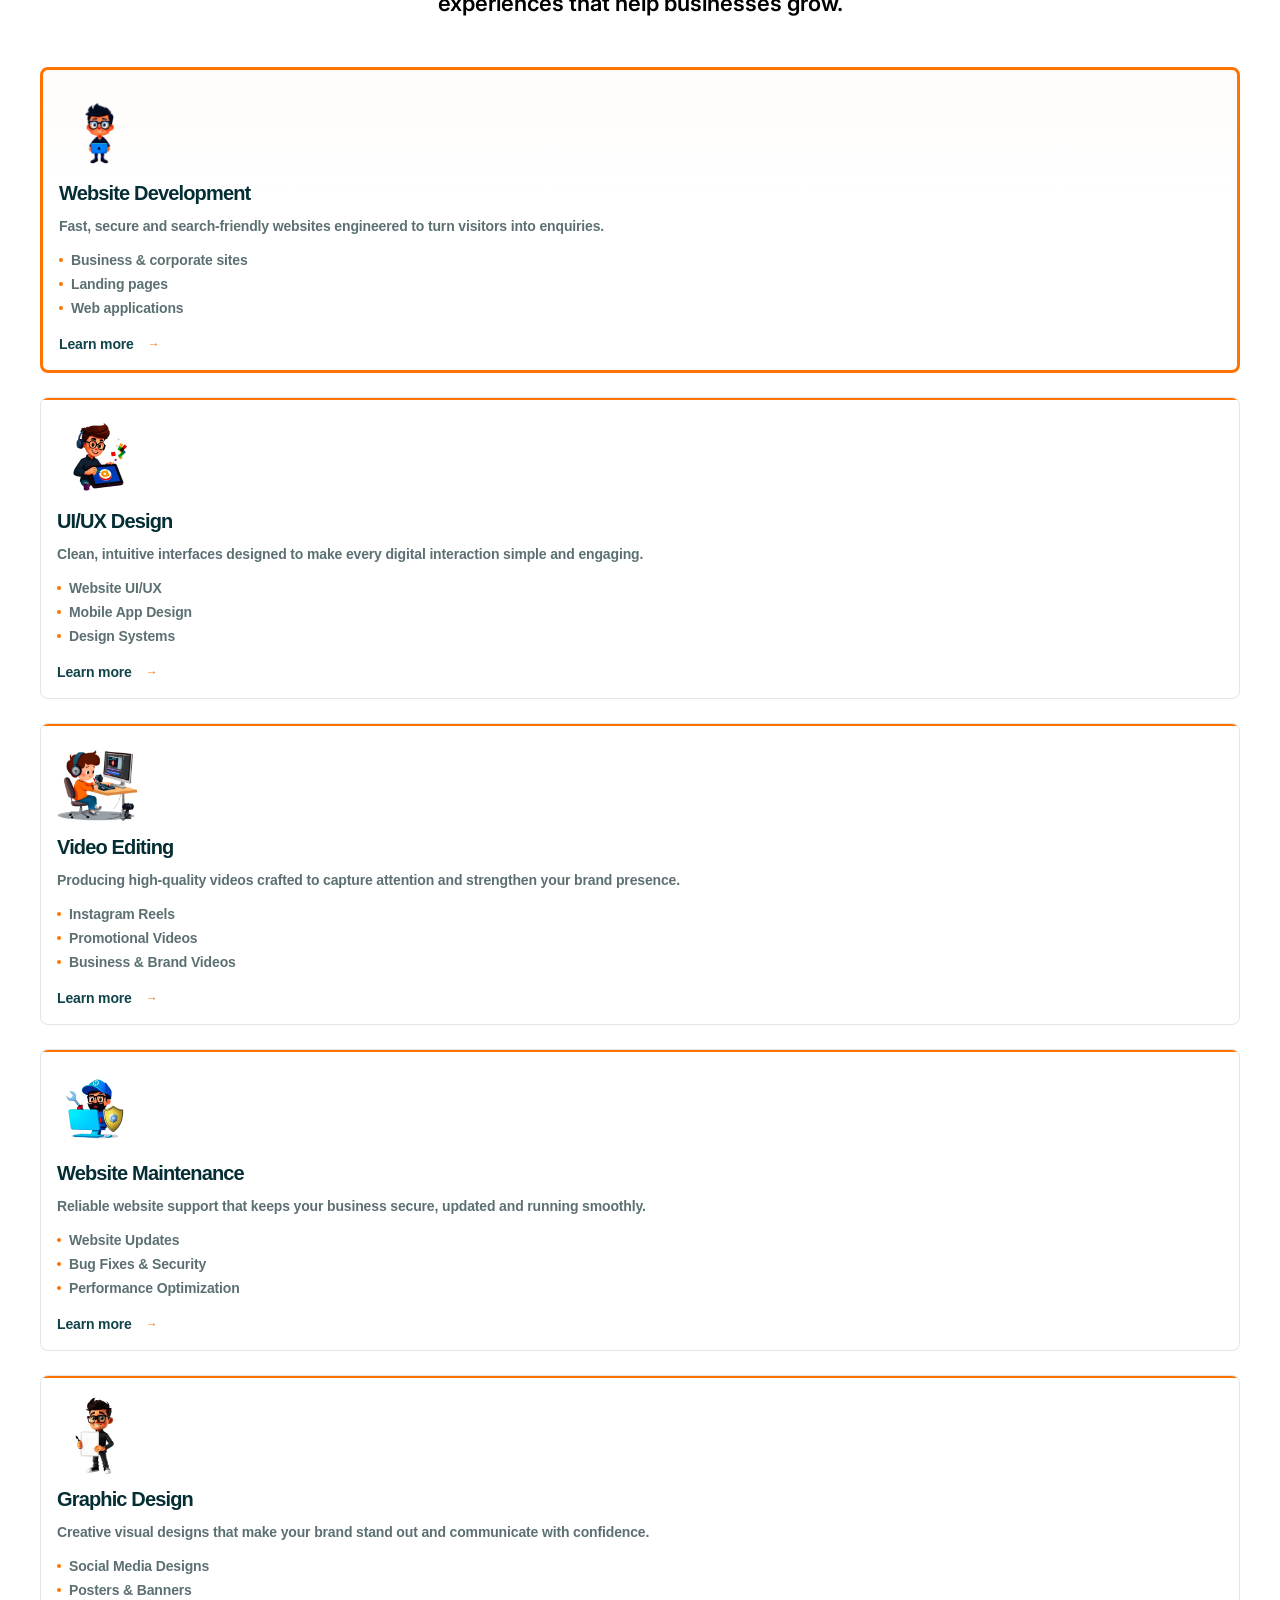
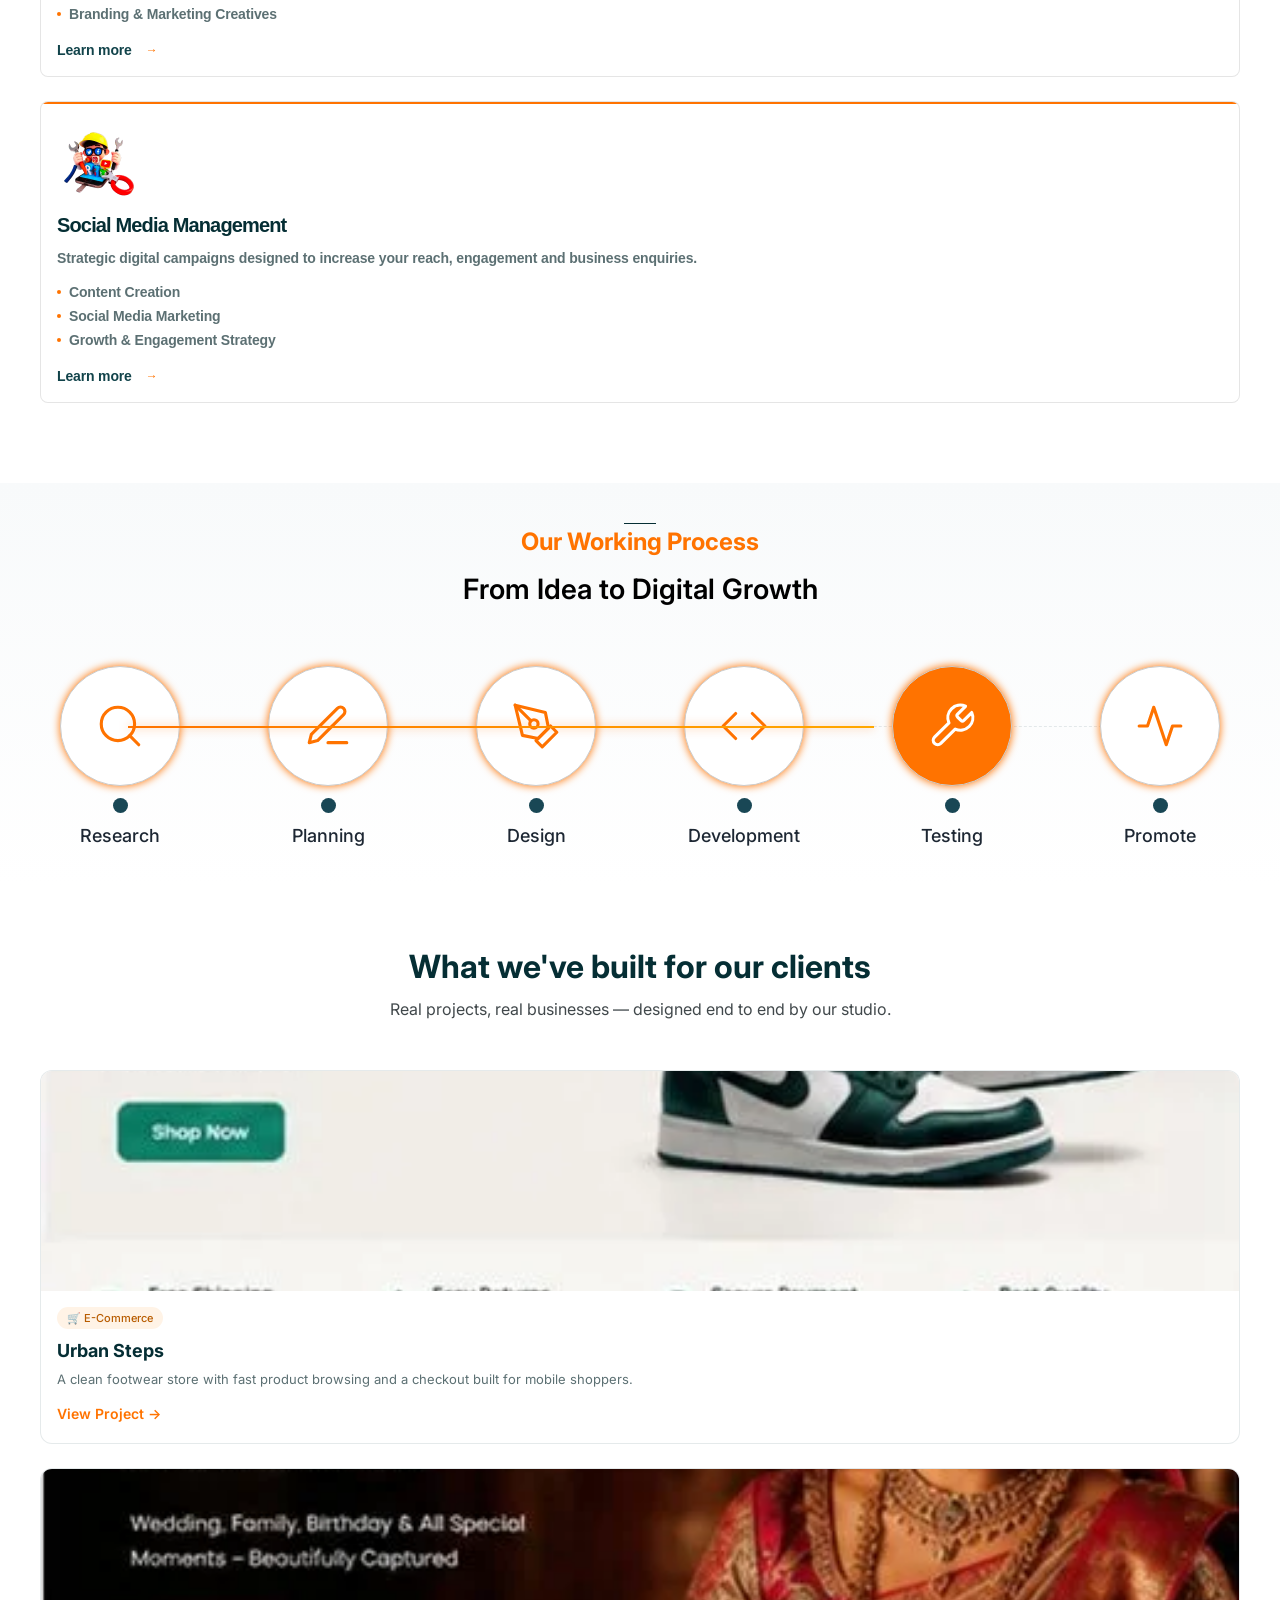
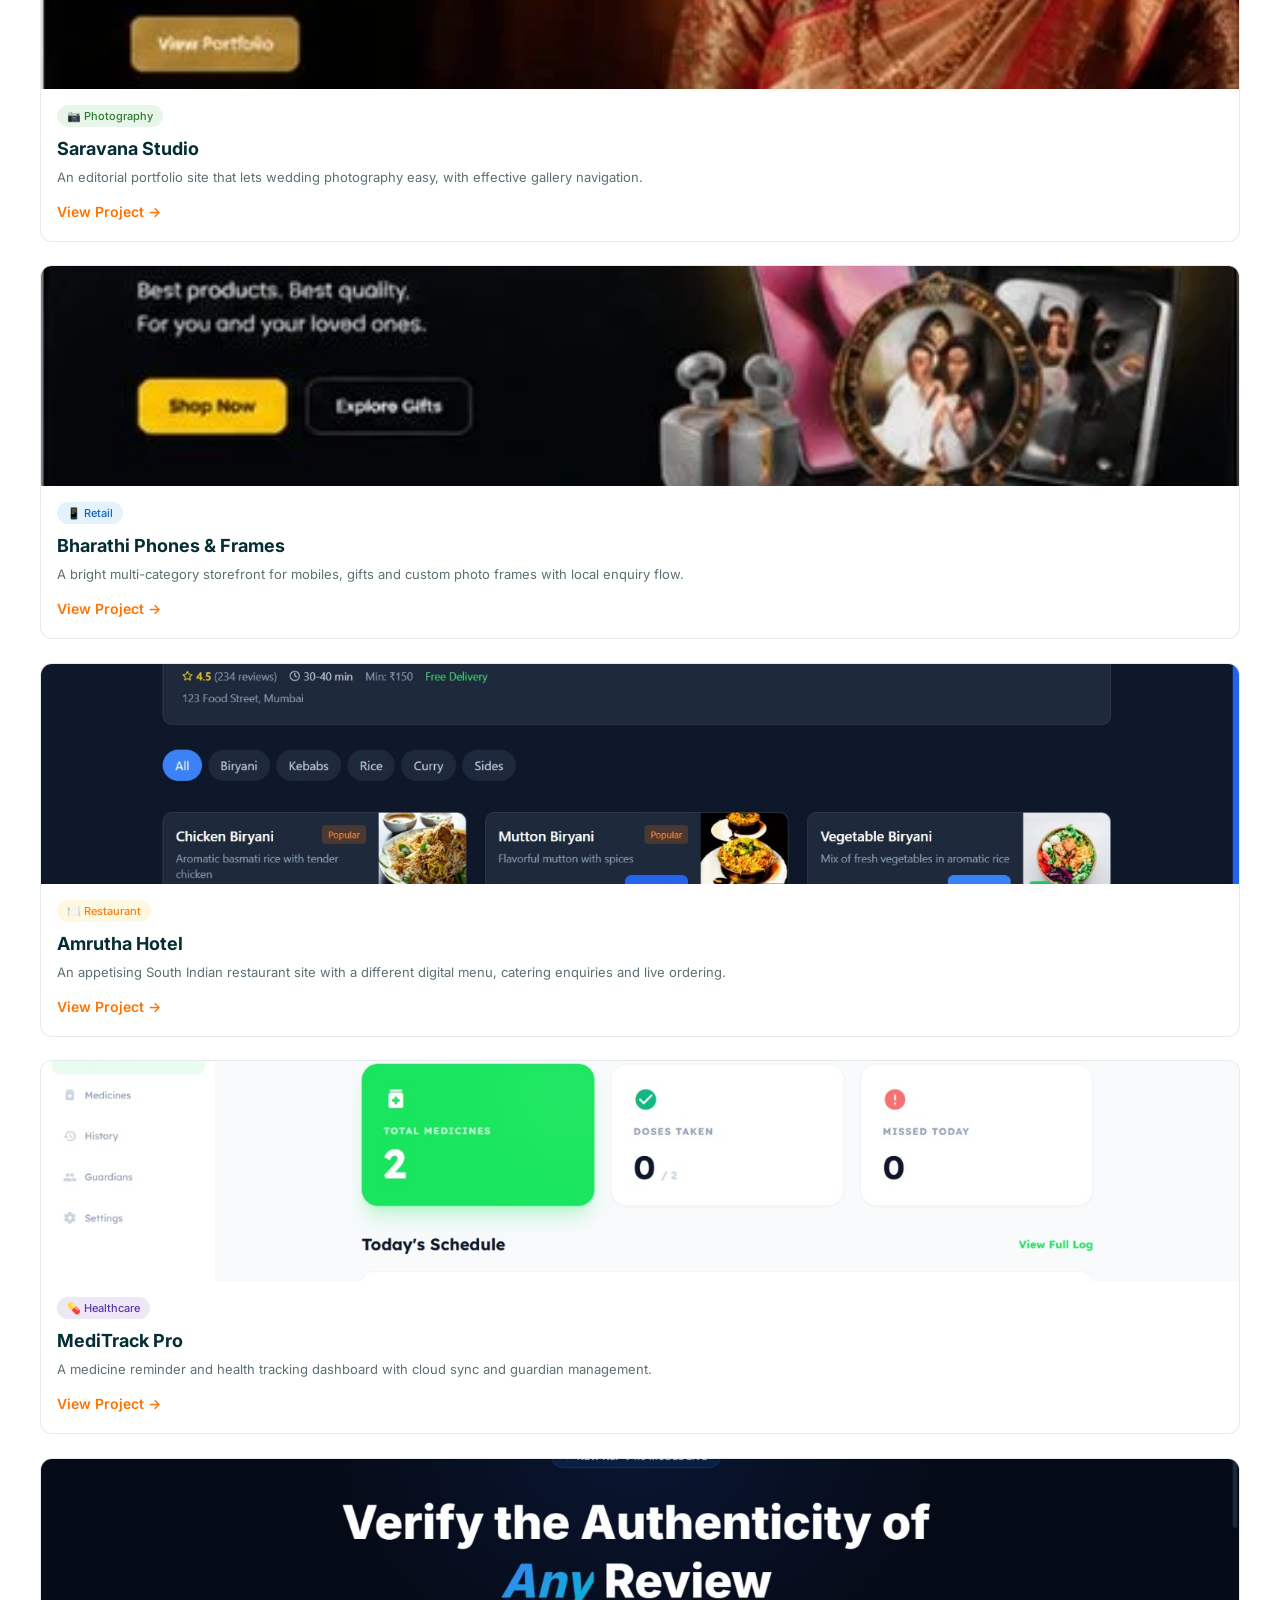
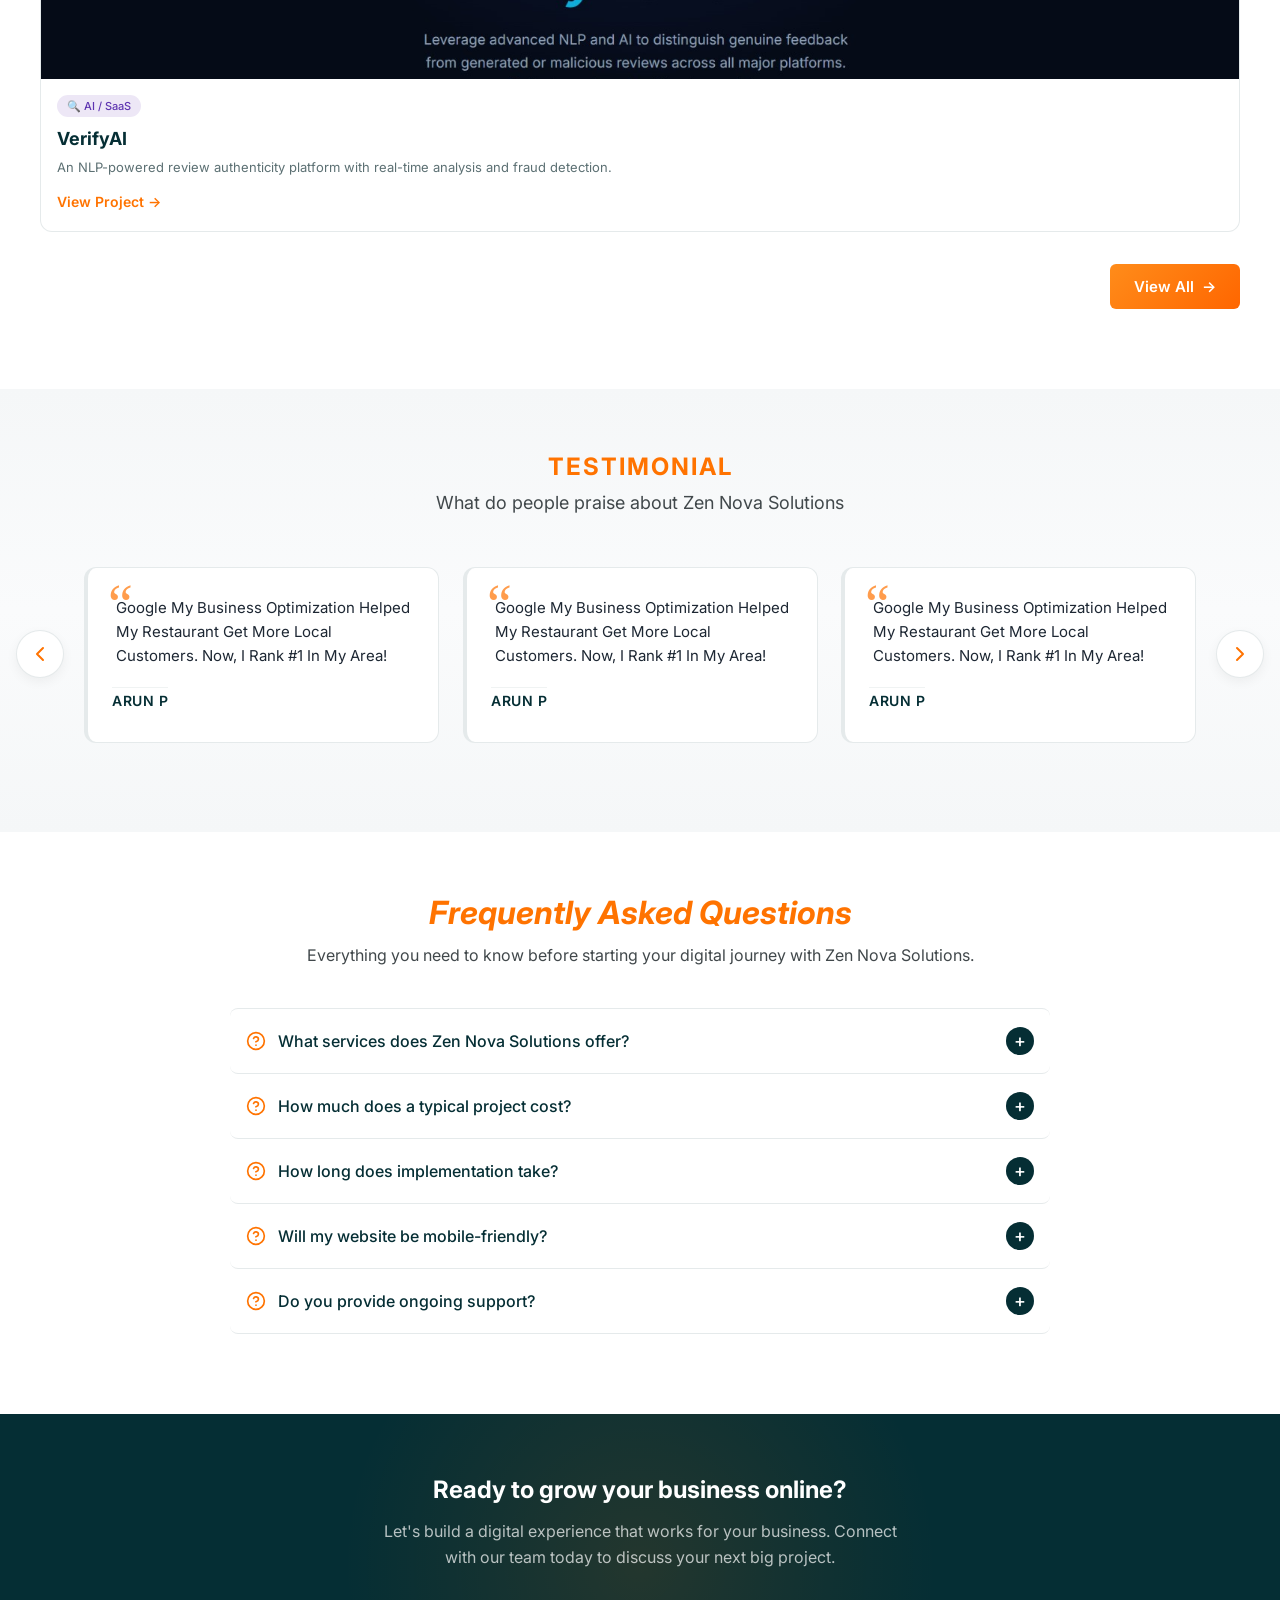
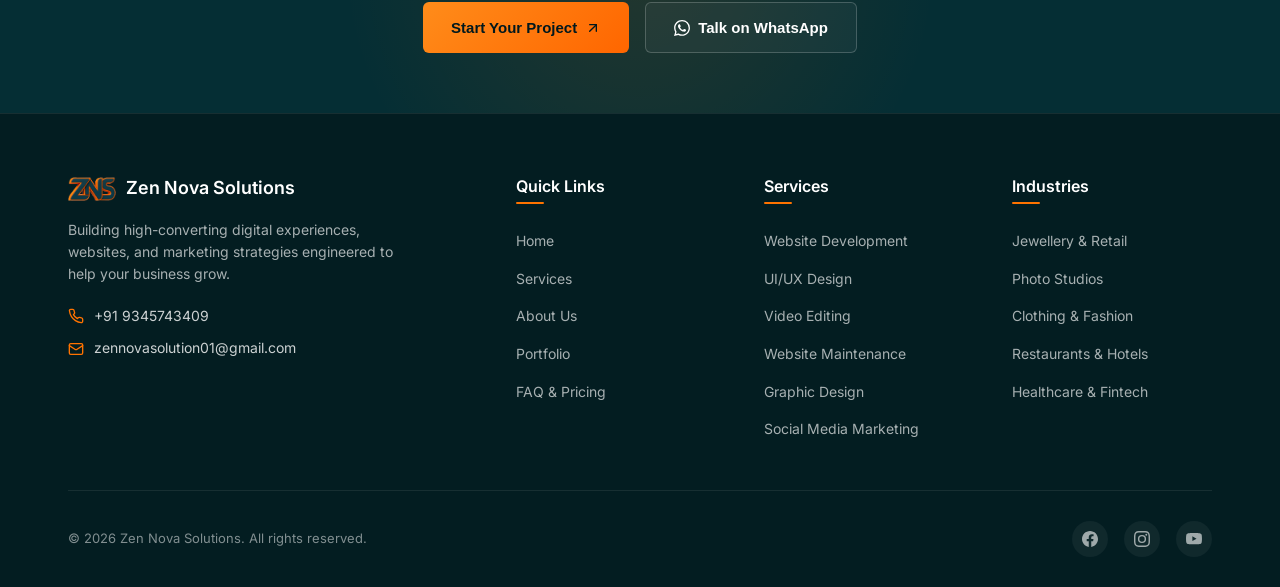
==== commit 08e6ca30: "feat(ui): add WHERE TO mobile menu label, fixed close button position, staggered animations, and sin" ====
--- a/index.html
+++ b/index.html
@@ -63,7 +63,7 @@
        2. NAVIGATION
        ========================================= -->
     <nav class="navbar" id="navbar">
-        <a href="#" class="navbar__brand">
+        <a href="index.html" class="navbar__brand">
             <img src="assest/logo-mark.webp" alt="Zen Nova Solutions Logo" class="navbar__logo" />
             <span class="navbar__name">Zen Nova Solutions</span>
         </a>
@@ -73,6 +73,10 @@
         </button>
 
         <ul class="navbar__links" id="nav-links">
+            <li class="navbar__mobile-header">
+                <span class="navbar__mobile-header-text">WHERE TO</span>
+                <span class="navbar__mobile-header-line"></span>
+            </li>
             <li><a href="index.html">Home</a></li>
             <li><a href="services.html">Services</a></li>
             <li><a href="about.html">About</a></li>
@@ -775,10 +779,10 @@
             <div class="site-footer__col">
                 <h4 class="site-footer__title">Quick Links</h4>
                 <ul class="site-footer__links">
-                    <li><a href="#hero">Home</a></li>
-                    <li><a href="#what-we-do">Services</a></li>
+                    <li><a href="index.html">Home</a></li>
+                    <li><a href="services.html">Services</a></li>
                     <li><a href="about.html">About Us</a></li>
-                    <li><a href="#portfolio">Portfolio</a></li>
+                    <li><a href="portfolio.html">Portfolio</a></li>
                     <li><a href="pricing.html">FAQ &amp; Pricing</a></li>
                 </ul>
             </div>
--- a/css/style.css
+++ b/css/style.css
@@ -59,6 +59,7 @@
 
 html {
   scroll-behavior: smooth;
+  overflow-x: hidden;
   -webkit-font-smoothing: antialiased;
   -moz-osx-font-smoothing: grayscale;
 }
@@ -69,6 +70,7 @@
   background: var(--color-white);
   line-height: 1.6;
   overflow-x: hidden;
+  position: relative;
 }
 
 a {
@@ -223,7 +225,7 @@
   z-index: 1000;
   box-shadow: 0 1px 3px rgba(0, 0, 0, 0.04), 0 4px 12px rgba(0, 0, 0, 0.03);
   border-bottom: 1px solid rgba(0, 49, 61, 0.06);
-  transition: height 0.35s ease, background 0.35s ease, box-shadow 0.35s ease, backdrop-filter 0.35s ease;
+  transition: height 0.35s ease, background 0.35s ease, box-shadow 0.35s ease;
 }
 
 .navbar.navbar--scrolled {
@@ -1709,6 +1711,9 @@
 /* =============================================
    FULL SITE FOOTER
    ============================================= */
+/* =============================================
+   FULL SITE FOOTER
+   ============================================= */
 .site-footer {
   background: #031D21;
   color: var(--color-white);
@@ -1734,8 +1739,9 @@
 }
 
 .site-footer__logo {
-  width: 36px;
-  height: 18px;
+  width: auto;
+  height: 24px;
+  max-width: 48px;
   object-fit: contain;
 }
 
@@ -1782,19 +1788,20 @@
   font-size: 16px;
   line-height: 24px;
   color: var(--color-white);
-  margin-bottom: 20px;
+  margin-bottom: 24px;
+  padding-bottom: 6px;
   position: relative;
 }
 
 .site-footer__title::after {
   content: '';
   position: absolute;
-  bottom: -6px;
+  bottom: 0;
   left: 0;
-  width: 24px;
-  height: 2px;
+  width: 28px;
+  height: 2.5px;
   background: var(--color-primary);
-  border-radius: 1px;
+  border-radius: 1.5px;
 }
 
 .site-footer__links {
@@ -1931,23 +1938,33 @@
   .navbar__links {
     display: flex;
     position: fixed;
-    top: 0;
+    top: 68px;
     left: 0;
     right: 0;
     bottom: 0;
+    height: calc(100vh - 68px);
     background: linear-gradient(160deg, #052E34 0%, #083d47 60%, #052E34 100%);
+    backdrop-filter: blur(20px);
+    -webkit-backdrop-filter: blur(20px);
     flex-direction: column;
-    padding: 100px 32px 40px;
+    padding: 24px 24px 40px;
     gap: 0;
-    z-index: 998;
+    z-index: 1000;
     opacity: 0;
     visibility: hidden;
-    transform: translateY(-12px);
+    transform: translateY(-8px);
     transition: opacity 0.35s cubic-bezier(0.16, 1, 0.3, 1),
                 transform 0.35s cubic-bezier(0.16, 1, 0.3, 1),
                 visibility 0.35s;
     overflow-y: auto;
     -webkit-overflow-scrolling: touch;
+    box-shadow: inset 0 2px 10px rgba(0, 0, 0, 0.3);
+  }
+
+  .navbar.navbar--scrolled ~ .navbar__links,
+  .navbar--scrolled .navbar__links {
+    top: 56px;
+    height: calc(100vh - 56px);
   }
 
   .navbar__links.active {
@@ -1956,6 +1973,53 @@
     transform: translateY(0);
   }
 
+  .navbar__links.active li {
+    animation: mobileItemSlideIn 0.35s cubic-bezier(0.16, 1, 0.3, 1) forwards;
+  }
+
+  .navbar__links.active li:nth-child(1) { animation-delay: 0.04s; }
+  .navbar__links.active li:nth-child(2) { animation-delay: 0.08s; }
+  .navbar__links.active li:nth-child(3) { animation-delay: 0.12s; }
+  .navbar__links.active li:nth-child(4) { animation-delay: 0.16s; }
+  .navbar__links.active li:nth-child(5) { animation-delay: 0.20s; }
+  .navbar__links.active li:nth-child(6) { animation-delay: 0.24s; }
+  .navbar__links.active li:nth-child(7) { animation-delay: 0.28s; }
+
+  @keyframes mobileItemSlideIn {
+    from {
+      opacity: 0;
+      transform: translateY(12px);
+    }
+    to {
+      opacity: 1;
+      transform: translateY(0);
+    }
+  }
+
+  .navbar__mobile-header {
+    display: flex;
+    align-items: center;
+    gap: 12px;
+    padding: 8px 0 16px;
+    margin-bottom: 4px;
+    border-bottom: 1px solid rgba(255, 255, 255, 0.12);
+  }
+
+  .navbar__mobile-header-text {
+    font-family: var(--font-primary);
+    font-weight: 700;
+    font-size: 11px;
+    letter-spacing: 2.5px;
+    text-transform: uppercase;
+    color: var(--color-primary);
+  }
+
+  .navbar__mobile-header-line {
+    flex-grow: 1;
+    height: 1px;
+    background: linear-gradient(90deg, rgba(255, 115, 0, 0.4) 0%, transparent 100%);
+  }
+
   .navbar__links li {
     border-bottom: 1px solid rgba(255, 255, 255, 0.08);
   }
@@ -1967,16 +2031,16 @@
   .navbar__links a {
     display: flex;
     align-items: center;
-    padding: 18px 0;
-    font-size: 22px;
+    padding: 16px 0;
+    font-size: 20px;
     font-weight: 500;
-    color: rgba(255, 255, 255, 0.85) !important;
-    min-height: 56px;
+    color: rgba(255, 255, 255, 0.85);
+    min-height: 52px;
     transition: color 0.2s, padding-left 0.2s;
   }
 
   .navbar__links a:hover,
-  .navbar__links a[style*="color: var(--color-primary)"] {
+  .navbar__links a.active-link {
     color: var(--color-primary) !important;
     padding-left: 8px;
   }
@@ -1991,7 +2055,7 @@
     flex-direction: column;
     gap: 16px;
     margin-top: auto;
-    padding-top: 32px;
+    padding-top: 28px;
     border-top: 1px solid rgba(255, 255, 255, 0.1);
   }
 
@@ -2051,7 +2115,7 @@
     margin-left: auto;
     margin-right: 16px;
     position: relative;
-    z-index: 1001;
+    z-index: 1002;
     width: 32px;
     height: 32px;
     align-items: center;
@@ -2084,15 +2148,35 @@
     display: none;
   }
 
-  /* Body scroll lock */
+  /* Body scroll lock & Header styling when nav is open */
   body.nav-open {
     overflow: hidden;
   }
 
   body.nav-open .navbar {
-    backdrop-filter: none !important;
-    -webkit-backdrop-filter: none !important;
-    background: transparent;
+    position: fixed !important;
+    top: 0 !important;
+    left: 0 !important;
+    right: 0 !important;
+    z-index: 1001 !important;
+    background: #052E34 !important;
+    backdrop-filter: blur(20px) !important;
+    -webkit-backdrop-filter: blur(20px) !important;
+    border-bottom: 1px solid rgba(255, 255, 255, 0.1) !important;
+  }
+
+  body.nav-open .navbar__name {
+    color: var(--color-white) !important;
+  }
+
+  .site-footer__container {
+    grid-template-columns: repeat(2, 1fr);
+    gap: 36px;
+    padding-bottom: 36px;
+  }
+
+  .site-footer__desc {
+    max-width: 100%;
   }
 
   .hero {
@@ -2112,33 +2196,37 @@
 
   .hero__visual {
     margin-top: 30px;
-    width: 350px;
-    height: 350px;
+    width: 100%;
+    max-width: 350px;
+    height: auto;
+    aspect-ratio: 1 / 1;
   }
 
   .orbit-wrapper {
-    width: 320px;
-    height: 320px;
+    width: 100%;
+    max-width: 320px;
+    aspect-ratio: 1 / 1;
+    height: auto;
     margin: 15px auto 0;
   }
 
   .orbit-ring--outer {
-    width: 320px;
-    height: 320px;
+    width: 100%;
+    height: 100%;
   }
 
   .orbit-ring--middle {
-    width: 235px;
-    height: 235px;
-    top: 42.5px;
-    left: 42.5px;
+    width: 73.4%;
+    height: 73.4%;
+    top: 13.3%;
+    left: 13.3%;
   }
 
   .orbit-ring--inner {
-    width: 150px;
-    height: 150px;
-    top: 85px;
-    left: 85px;
+    width: 46.8%;
+    height: 46.8%;
+    top: 26.6%;
+    left: 26.6%;
   }
 
   .process-timeline {
@@ -2166,6 +2254,120 @@
 }
 
 @media (max-width: 640px) {
+  .site-footer {
+    padding: 44px 20px 24px;
+  }
+
+  .site-footer__container {
+    grid-template-columns: 1fr;
+    gap: 28px;
+    padding-bottom: 28px;
+  }
+
+  .site-footer__col {
+    border-bottom: 1px solid rgba(255, 255, 255, 0.06);
+    padding-bottom: 20px;
+  }
+
+  .site-footer__col:last-child {
+    border-bottom: none;
+    padding-bottom: 0;
+  }
+
+  .site-footer__bottom {
+    flex-direction: column;
+    align-items: center;
+    text-align: center;
+    gap: 16px;
+    margin-top: 20px;
+    padding-top: 16px;
+    border-top: 1px solid rgba(255, 255, 255, 0.06);
+  }
+
+  .announcement-bar {
+    padding: 10px 12px;
+    font-size: 13px;
+    height: auto;
+    flex-wrap: wrap;
+    gap: 6px;
+    justify-content: center;
+  }
+
+  .announcement-bar__phone,
+  .announcement-bar__email {
+    font-size: 13px;
+  }
+
+  .navbar {
+    padding: 0 16px;
+  }
+
+  .hero {
+    padding: 24px 16px;
+  }
+
+  .hero__heading {
+    font-size: 32px;
+    line-height: 38px;
+  }
+
+  .hero__description {
+    font-size: 16px;
+    line-height: 26px;
+  }
+
+  .our-focus,
+  .what-we-do,
+  .portfolio,
+  .testimonials,
+  .faq,
+  .cta-footer {
+    padding-left: 16px;
+    padding-right: 16px;
+  }
+
+  .section-label {
+    font-size: 24px;
+    line-height: 36px;
+  }
+
+  .section-heading {
+    font-size: 24px;
+    line-height: 32px;
+  }
+
+  .focus-cards {
+    gap: 16px;
+  }
+
+  .focus-card {
+    width: calc(50% - 8px);
+    min-width: 150px;
+  }
+
+  .service-grid {
+    grid-template-columns: 1fr;
+  }
+
+  .portfolio-grid {
+    grid-template-columns: 1fr;
+  }
+
+  .what-we-do__subtitle {
+    font-size: 22px;
+    line-height: 32px;
+  }
+
+  .working-process {
+    padding: 40px 16px;
+  }
+
+  .cta-footer__heading {
+    font-size: 24px;
+    line-height: 32px;
+  }
+}
+
   .announcement-bar {
     padding: 10px 12px;
     font-size: 13px;
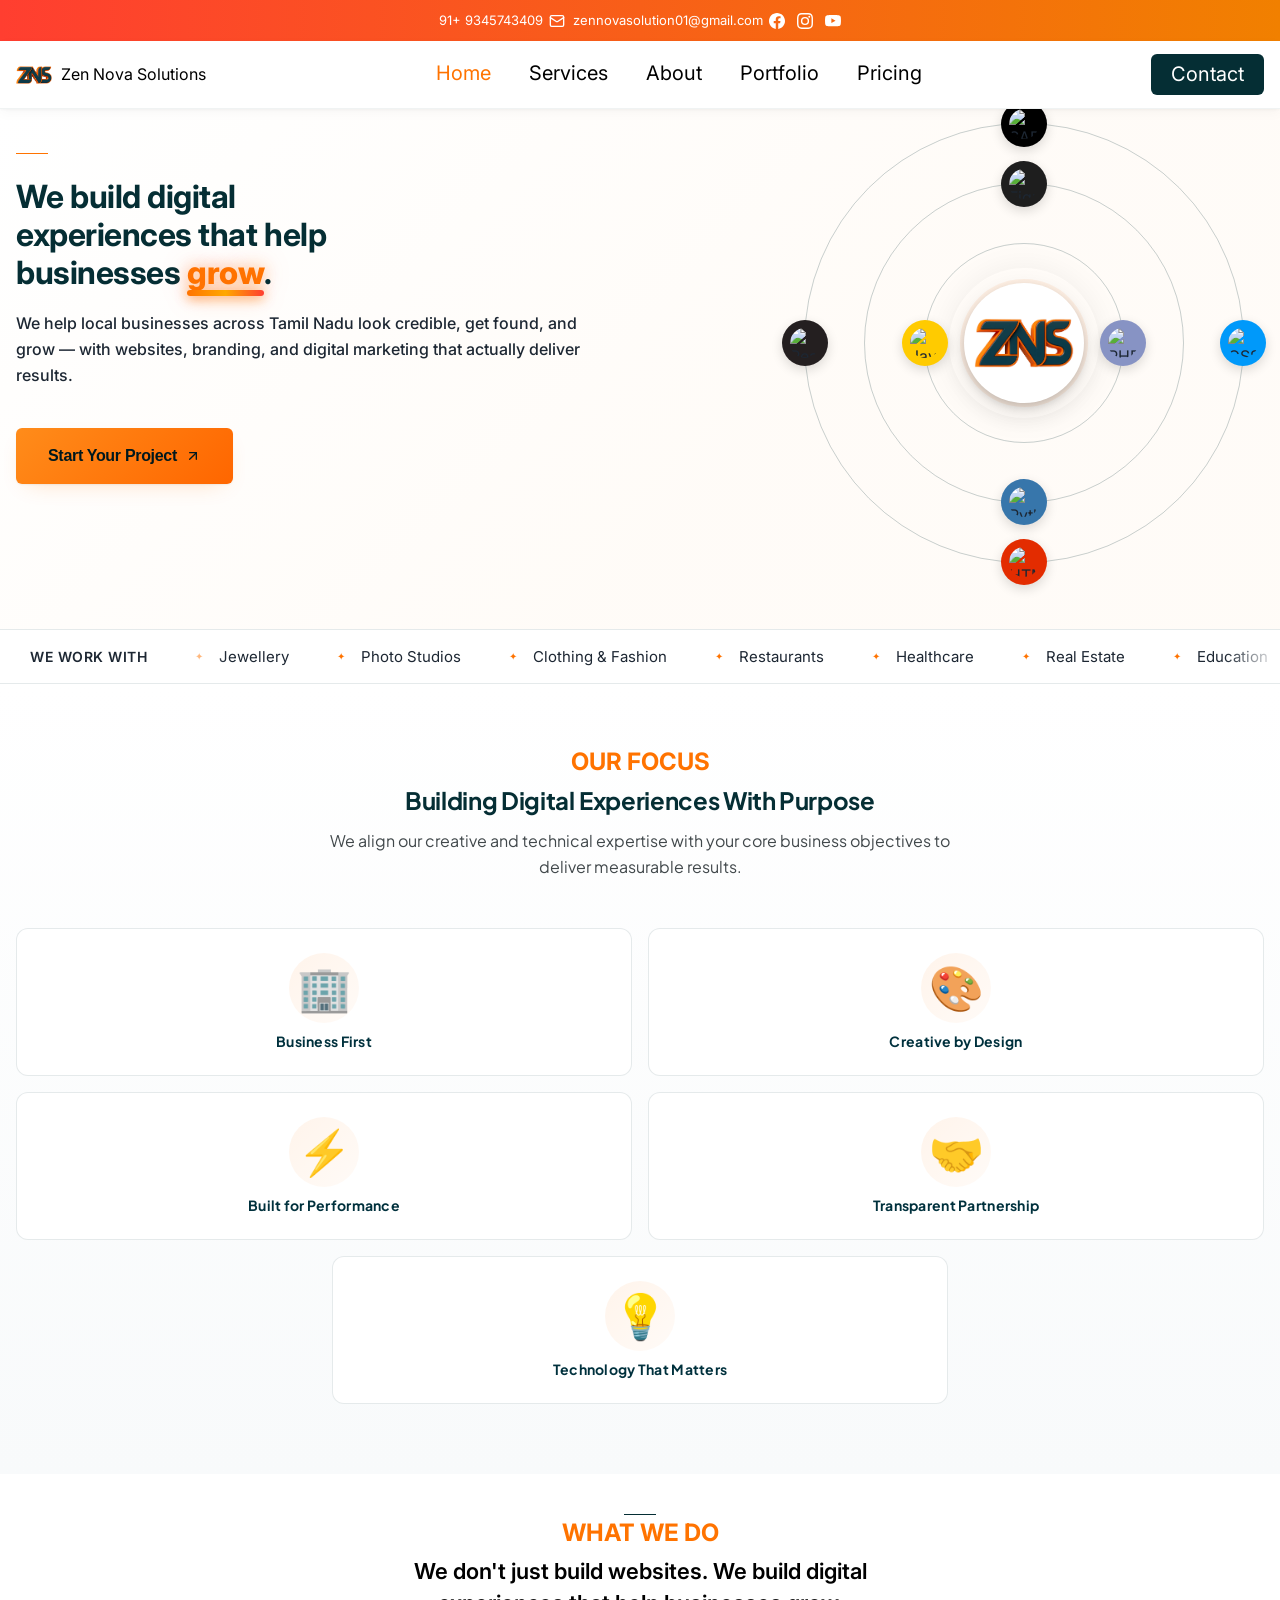
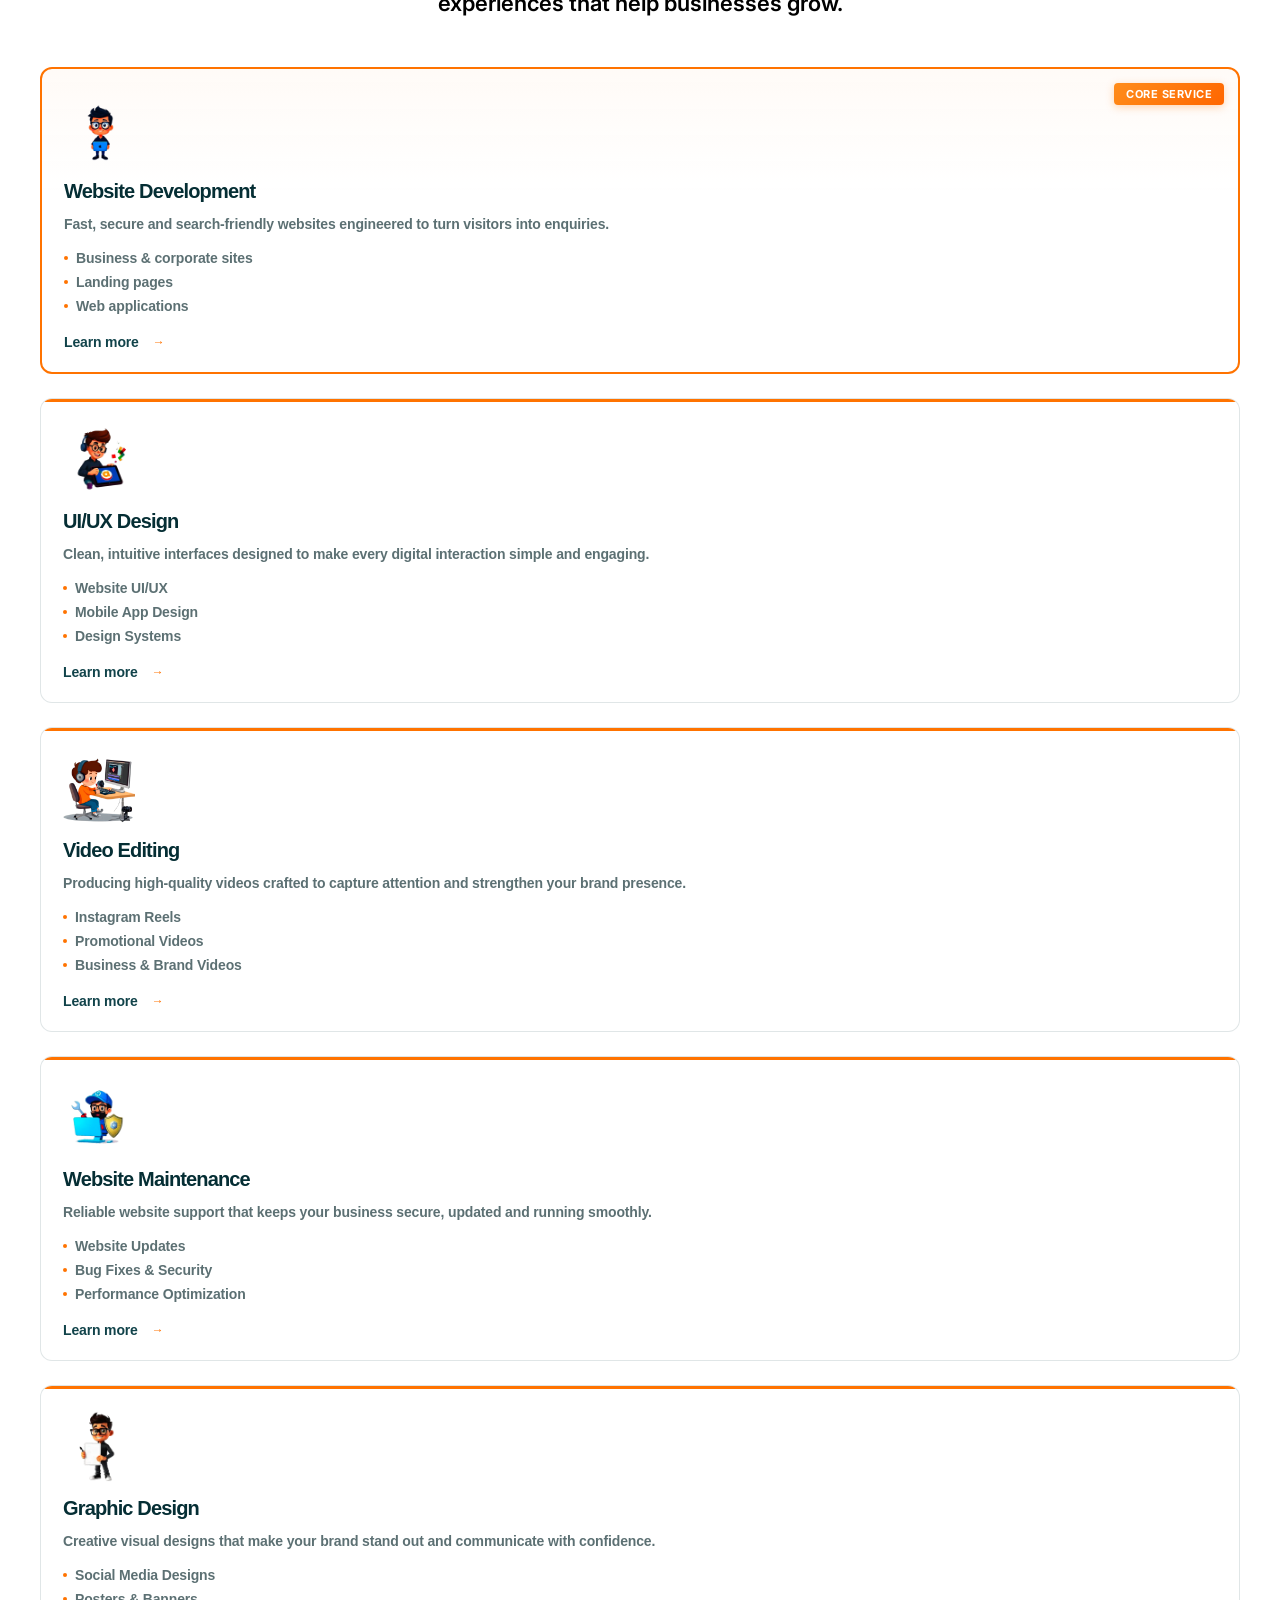
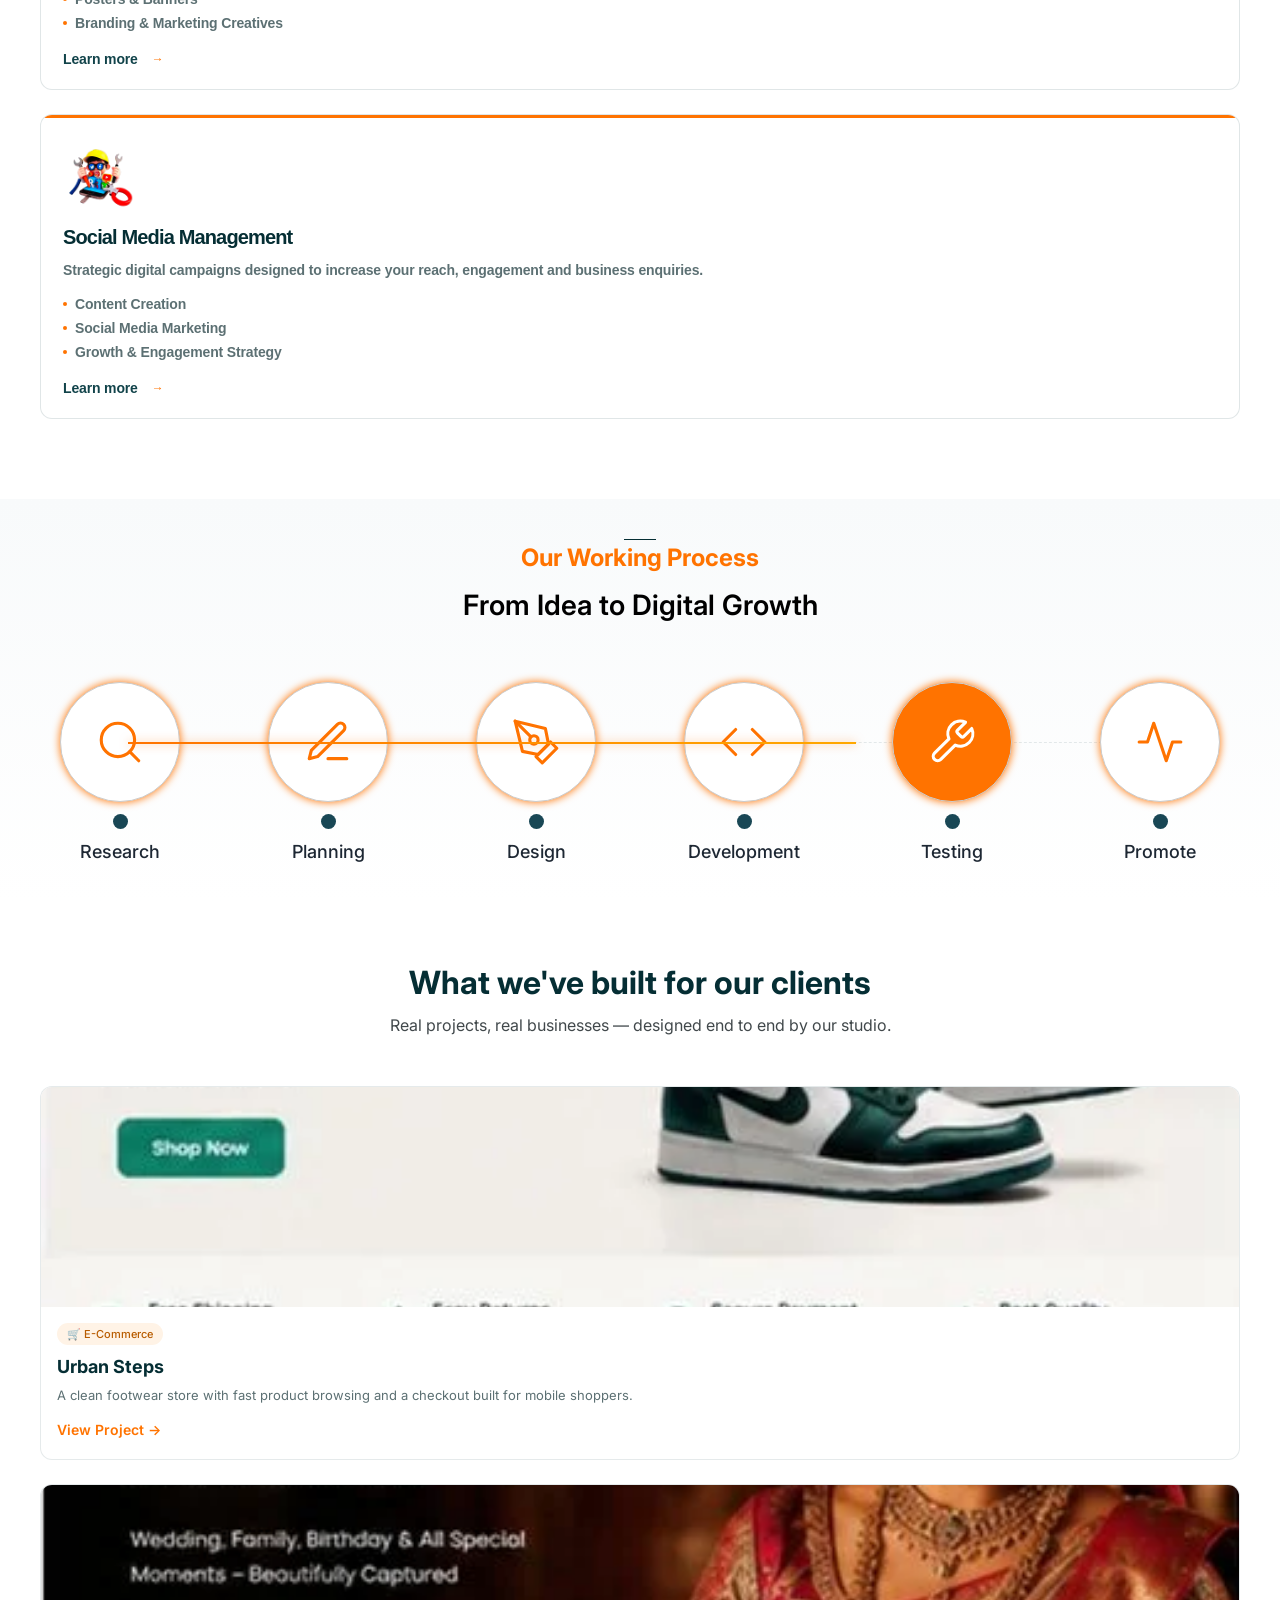
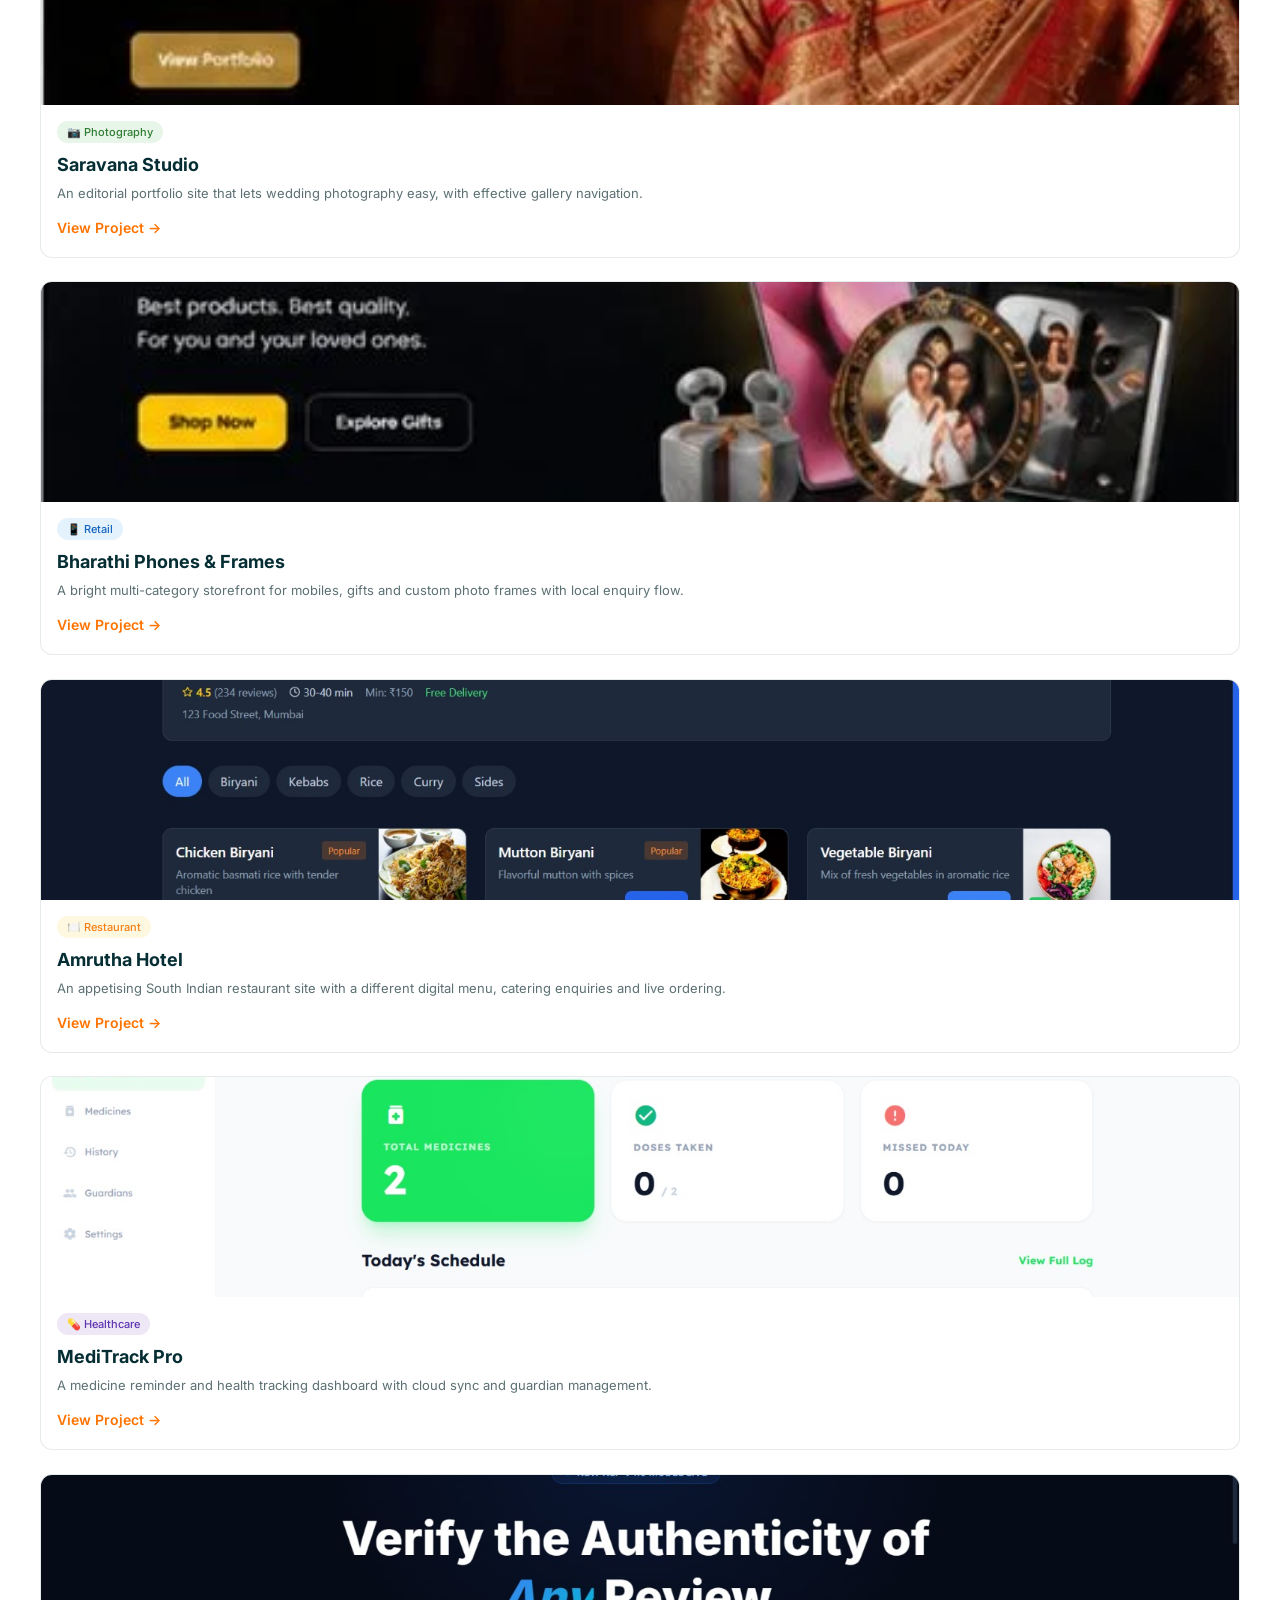
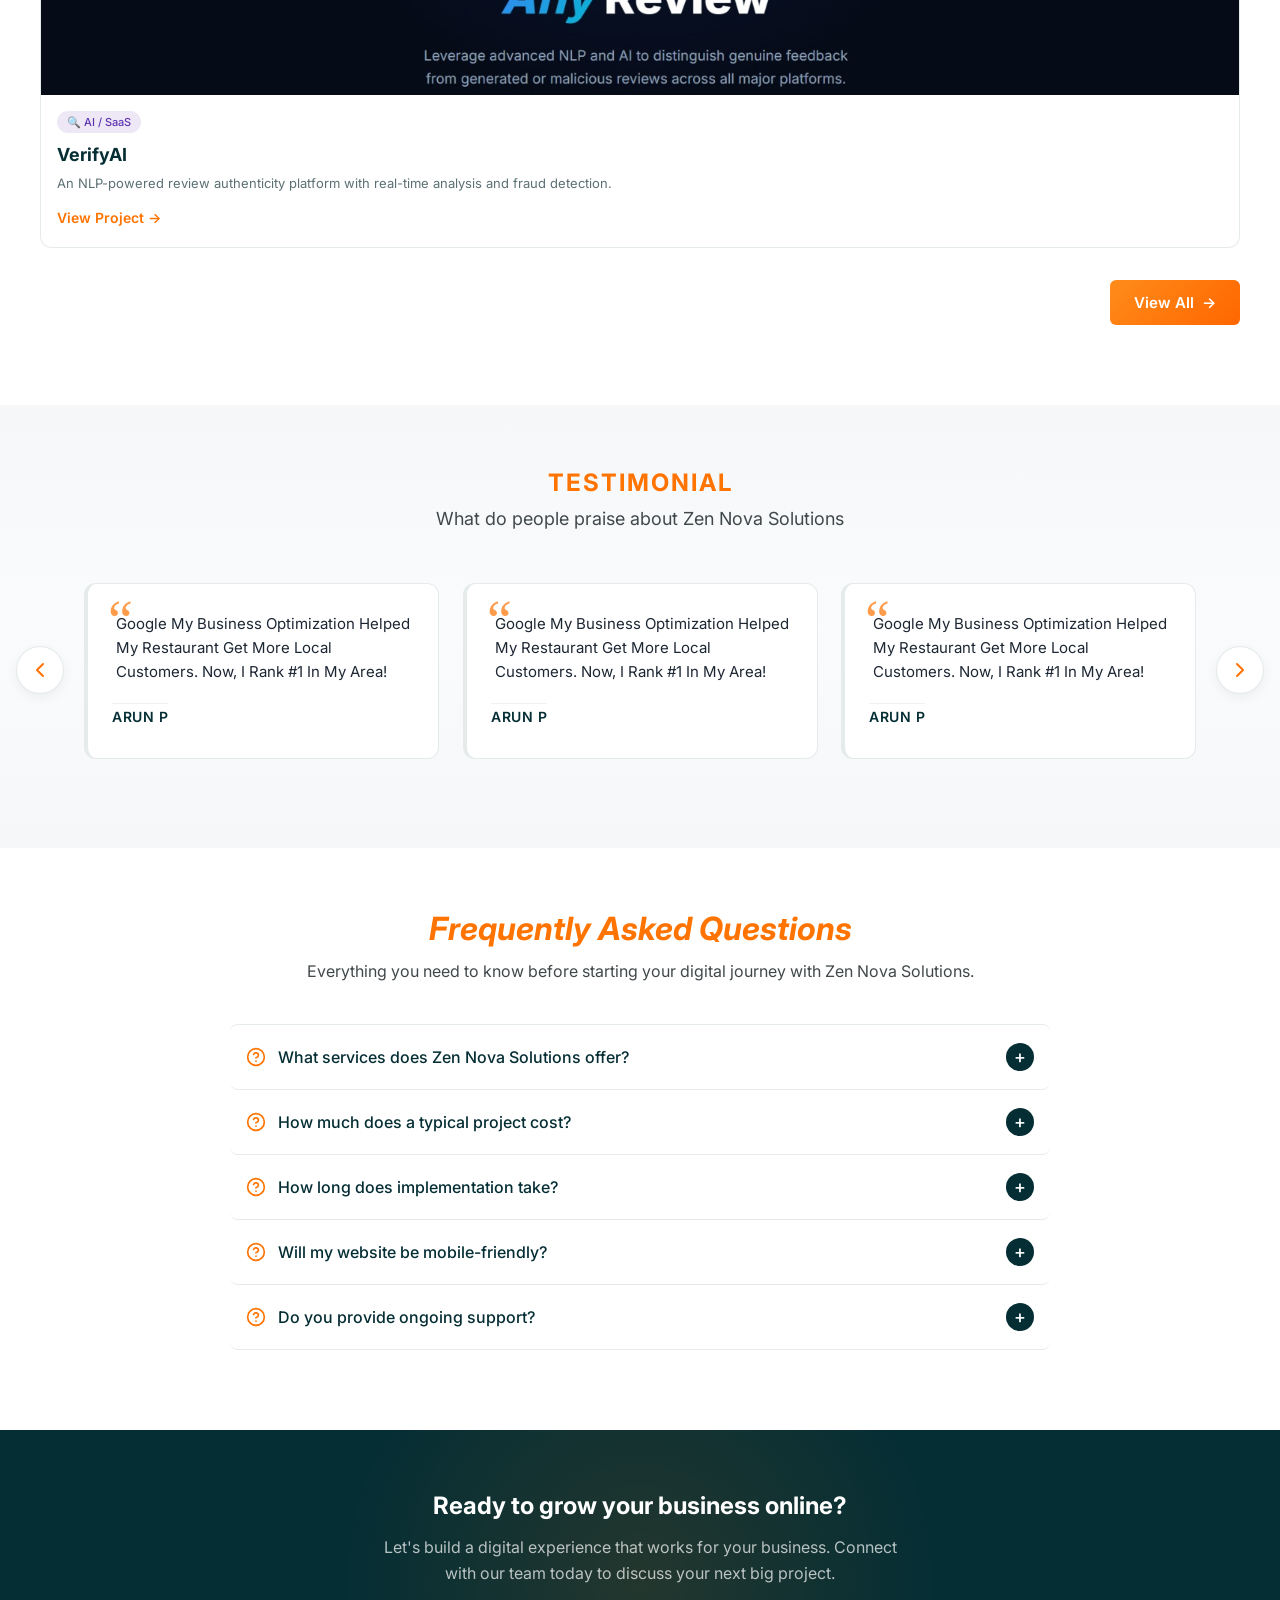
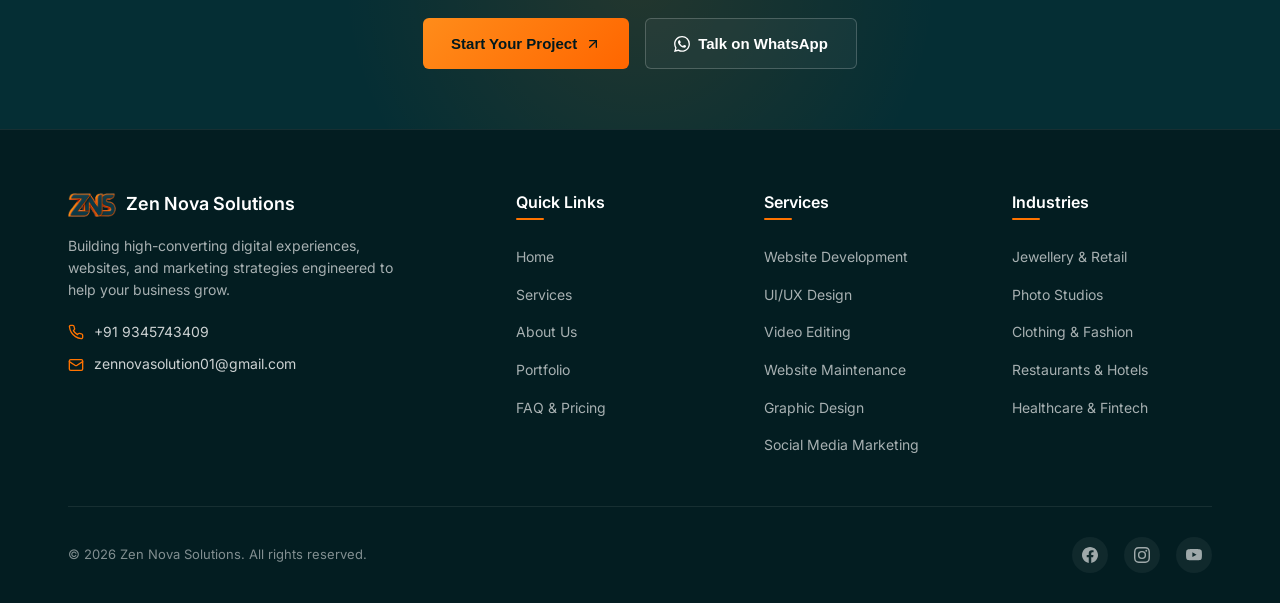
==== commit f0c544c8: "fix(ui): hide WHERE TO on desktop header navbar, optimize hero text typography, add Core Service bad" ====
--- a/index.html
+++ b/index.html
@@ -86,15 +86,28 @@
             <li class="navbar__mobile-contact">
                 <span class="navbar__mobile-contact-title">Get in Touch</span>
                 <a href="tel:+919345743409">
-                    <svg xmlns="http://www.w3.org/2000/svg" width="16" height="16" viewBox="0 0 24 24" fill="none" stroke="#FF7300" stroke-width="2" stroke-linecap="round" stroke-linejoin="round"><path d="M22 16.92v3a2 2 0 0 1-2.18 2 19.79 19.79 0 0 1-8.63-3.07 19.5 19.5 0 0 1-6-6 19.79 19.79 0 0 1-3.07-8.67A2 2 0 0 1 4.11 2h3a2 2 0 0 1 2 1.72 12.84 12.84 0 0 0 .7 2.81 2 2 0 0 1-.45 2.11L8.09 9.91a16 16 0 0 0 6 6l1.27-1.27a2 2 0 0 1 2.11-.45 12.84 12.84 0 0 0 2.81.7A2 2 0 0 1 22 16.92z"/></svg>
+                    <svg xmlns="http://www.w3.org/2000/svg" width="16" height="16" viewBox="0 0 24 24" fill="none"
+                        stroke="#FF7300" stroke-width="2" stroke-linecap="round" stroke-linejoin="round">
+                        <path
+                            d="M22 16.92v3a2 2 0 0 1-2.18 2 19.79 19.79 0 0 1-8.63-3.07 19.5 19.5 0 0 1-6-6 19.79 19.79 0 0 1-3.07-8.67A2 2 0 0 1 4.11 2h3a2 2 0 0 1 2 1.72 12.84 12.84 0 0 0 .7 2.81 2 2 0 0 1-.45 2.11L8.09 9.91a16 16 0 0 0 6 6l1.27-1.27a2 2 0 0 1 2.11-.45 12.84 12.84 0 0 0 2.81.7A2 2 0 0 1 22 16.92z" />
+                    </svg>
                     +91 9345743409
                 </a>
                 <a href="mailto:zennovasolution01@gmail.com">
-                    <svg xmlns="http://www.w3.org/2000/svg" width="16" height="16" viewBox="0 0 24 24" fill="none" stroke="#FF7300" stroke-width="2" stroke-linecap="round" stroke-linejoin="round"><rect x="2" y="4" width="20" height="16" rx="2"/><path d="m22 7-8.97 5.7a1.94 1.94 0 0 1-2.06 0L2 7"/></svg>
+                    <svg xmlns="http://www.w3.org/2000/svg" width="16" height="16" viewBox="0 0 24 24" fill="none"
+                        stroke="#FF7300" stroke-width="2" stroke-linecap="round" stroke-linejoin="round">
+                        <rect x="2" y="4" width="20" height="16" rx="2" />
+                        <path d="m22 7-8.97 5.7a1.94 1.94 0 0 1-2.06 0L2 7" />
+                    </svg>
                     zennovasolution01@gmail.com
                 </a>
-                <a href="https://wa.me/919345743409" class="navbar__mobile-wa-btn" target="_blank" rel="noopener noreferrer">
-                    <svg xmlns="http://www.w3.org/2000/svg" width="18" height="18" viewBox="0 0 24 24" fill="currentColor"><path d="M17.472 14.382c-.297-.149-1.758-.867-2.03-.967-.273-.099-.471-.148-.67.15-.197.297-.767.966-.94 1.164-.173.199-.347.223-.644.075-.297-.15-1.255-.463-2.39-1.475-.883-.788-1.48-1.761-1.653-2.059-.173-.297-.018-.458.13-.606.134-.133.298-.347.446-.52.149-.174.198-.298.298-.497.099-.198.05-.371-.025-.52-.075-.149-.669-1.612-.916-2.207-.242-.579-.487-.5-.669-.51-.173-.008-.371-.01-.57-.01-.198 0-.52.074-.792.372-.272.297-1.04 1.016-1.04 2.479 0 1.462 1.065 2.875 1.213 3.074.149.198 2.096 3.2 5.077 4.487.709.306 1.262.489 1.694.625.712.227 1.36.195 1.871.118.571-.085 1.758-.719 2.006-1.413.248-.694.248-1.289.173-1.413-.074-.124-.272-.198-.57-.347m-5.421 7.403h-.004a9.87 9.87 0 01-5.031-1.378l-.361-.214-3.741.982.998-3.648-.235-.374a9.86 9.86 0 01-1.51-5.26c.001-5.45 4.436-9.884 9.888-9.884 2.64 0 5.122 1.03 6.988 2.898a9.825 9.825 0 012.893 6.994c-.003 5.45-4.437 9.884-9.885 9.884m8.413-18.297A11.815 11.815 0 0012.05 0C5.495 0 .16 5.335.157 11.892c0 2.096.547 4.142 1.588 5.945L.057 24l6.305-1.654a11.882 11.882 0 005.683 1.448h.005c6.554 0 11.89-5.335 11.893-11.893a11.821 11.821 0 00-3.48-8.413z"/></svg>
+                <a href="https://wa.me/919345743409" class="navbar__mobile-wa-btn" target="_blank"
+                    rel="noopener noreferrer">
+                    <svg xmlns="http://www.w3.org/2000/svg" width="18" height="18" viewBox="0 0 24 24"
+                        fill="currentColor">
+                        <path
+                            d="M17.472 14.382c-.297-.149-1.758-.867-2.03-.967-.273-.099-.471-.148-.67.15-.197.297-.767.966-.94 1.164-.173.199-.347.223-.644.075-.297-.15-1.255-.463-2.39-1.475-.883-.788-1.48-1.761-1.653-2.059-.173-.297-.018-.458.13-.606.134-.133.298-.347.446-.52.149-.174.198-.298.298-.497.099-.198.05-.371-.025-.52-.075-.149-.669-1.612-.916-2.207-.242-.579-.487-.5-.669-.51-.173-.008-.371-.01-.57-.01-.198 0-.52.074-.792.372-.272.297-1.04 1.016-1.04 2.479 0 1.462 1.065 2.875 1.213 3.074.149.198 2.096 3.2 5.077 4.487.709.306 1.262.489 1.694.625.712.227 1.36.195 1.871.118.571-.085 1.758-.719 2.006-1.413.248-.694.248-1.289.173-1.413-.074-.124-.272-.198-.57-.347m-5.421 7.403h-.004a9.87 9.87 0 01-5.031-1.378l-.361-.214-3.741.982.998-3.648-.235-.374a9.86 9.86 0 01-1.51-5.26c.001-5.45 4.436-9.884 9.888-9.884 2.64 0 5.122 1.03 6.988 2.898a9.825 9.825 0 012.893 6.994c-.003 5.45-4.437 9.884-9.885 9.884m8.413-18.297A11.815 11.815 0 0012.05 0C5.495 0 .16 5.335.157 11.892c0 2.096.547 4.142 1.588 5.945L.057 24l6.305-1.654a11.882 11.882 0 005.683 1.448h.005c6.554 0 11.89-5.335 11.893-11.893a11.821 11.821 0 00-3.48-8.413z" />
+                    </svg>
                     Start Your Project
                 </a>
             </li>
@@ -117,7 +130,8 @@
                 businesses <span class="grow">grow</span>.
             </h1>
             <p class="hero__description blur-text" data-delay="60" data-direction="top">
-                We help local businesses across Tamil Nadu look credible, get found, and grow — with websites, branding, and digital marketing that actually deliver results.
+                We help local businesses across Tamil Nadu look credible, get found, and grow — with websites, branding,
+                and digital marketing that actually deliver results.
             </p>
             <a href="https://wa.me/919345743409" class="hero__cta" target="_blank" rel="noopener noreferrer">
                 Start Your Project
@@ -267,6 +281,7 @@
         <div class="service-grid">
             <!-- Card 1: Website Development (Featured) -->
             <div class="service-card service-card--featured">
+                <span class="service-card__badge">Core Service</span>
                 <img src="assest/image.png" alt="Website Development" class="service-card__icon" />
                 <h4 class="service-card__title">Website Development</h4>
                 <p class="service-card__desc">Fast, secure and search-friendly websites engineered to turn visitors into
@@ -566,36 +581,45 @@
 
         <div class="testimonials__carousel-wrapper">
             <button class="testimonial-arrow testimonial-arrow--prev" aria-label="Previous Testimonial">
-                <svg width="24" height="24" viewBox="0 0 24 24" fill="none" stroke="currentColor" stroke-width="2" stroke-linecap="round" stroke-linejoin="round"><path d="M15 18l-6-6 6-6"/></svg>
+                <svg width="24" height="24" viewBox="0 0 24 24" fill="none" stroke="currentColor" stroke-width="2"
+                    stroke-linecap="round" stroke-linejoin="round">
+                    <path d="M15 18l-6-6 6-6" />
+                </svg>
             </button>
             <div class="testimonial-grid">
-            <div class="testimonial-card">
-                <p class="testimonial-card__quote">
-                    Google My Business Optimization Helped My Restaurant Get More Local Customers. Now, I Rank #1 In My
-                    Area!
-                </p>
-                <span class="testimonial-card__author">ARUN P</span>
-            </div>
-
-            <div class="testimonial-card">
-                <p class="testimonial-card__quote">
-                    Google My Business Optimization Helped My Restaurant Get More Local Customers. Now, I Rank #1 In My
-                    Area!
-                </p>
-                <span class="testimonial-card__author">ARUN P</span>
-            </div>
-
-            <div class="testimonial-card">
-                <p class="testimonial-card__quote">
-                    Google My Business Optimization Helped My Restaurant Get More Local Customers. Now, I Rank #1 In My
-                    Area!
-                </p>
-                <span class="testimonial-card__author">ARUN P</span>
-            </div>
-        </div>
-        <button class="testimonial-arrow testimonial-arrow--next" aria-label="Next Testimonial">
-            <svg width="24" height="24" viewBox="0 0 24 24" fill="none" stroke="currentColor" stroke-width="2" stroke-linecap="round" stroke-linejoin="round"><path d="M9 18l6-6-6-6"/></svg>
-        </button>
+                <div class="testimonial-card">
+                    <p class="testimonial-card__quote">
+                        Google My Business Optimization Helped My Restaurant Get More Local Customers. Now, I Rank #1 In
+                        My
+                        Area!
+                    </p>
+                    <span class="testimonial-card__author">ARUN P</span>
+                </div>
+
+                <div class="testimonial-card">
+                    <p class="testimonial-card__quote">
+                        Google My Business Optimization Helped My Restaurant Get More Local Customers. Now, I Rank #1 In
+                        My
+                        Area!
+                    </p>
+                    <span class="testimonial-card__author">ARUN P</span>
+                </div>
+
+                <div class="testimonial-card">
+                    <p class="testimonial-card__quote">
+                        Google My Business Optimization Helped My Restaurant Get More Local Customers. Now, I Rank #1 In
+                        My
+                        Area!
+                    </p>
+                    <span class="testimonial-card__author">ARUN P</span>
+                </div>
+            </div>
+            <button class="testimonial-arrow testimonial-arrow--next" aria-label="Next Testimonial">
+                <svg width="24" height="24" viewBox="0 0 24 24" fill="none" stroke="currentColor" stroke-width="2"
+                    stroke-linecap="round" stroke-linejoin="round">
+                    <path d="M9 18l6-6-6-6" />
+                </svg>
+            </button>
         </div>
     </section>
 
--- a/css/style.css
+++ b/css/style.css
@@ -341,6 +341,11 @@
   display: none;
 }
 
+/* Mobile header label — hidden on desktop */
+.navbar__mobile-header {
+  display: none !important;
+}
+
 /* =============================================
    3. HERO SECTION
    ============================================= */
@@ -376,10 +381,11 @@
 .hero__heading {
   font-family: var(--font-primary);
   font-weight: 700;
-  font-size: 52px;
-  line-height: 58px;
+  font-size: 56px;
+  line-height: 64px;
+  letter-spacing: -0.5px;
   color: var(--color-dark-teal);
-  margin-bottom: 16px;
+  margin-bottom: 18px;
 }
 
 .hero__heading .grow {
@@ -431,10 +437,10 @@
   font-family: var(--font-primary);
   font-weight: 500;
   font-size: 21px;
-  line-height: 31px;
+  line-height: 32px;
   color: var(--color-body);
   margin-bottom: 40px;
-  max-width: 576px;
+  max-width: 580px;
 }
 
 .hero__cta {
@@ -872,17 +878,18 @@
   display: flex;
   flex-direction: column;
   align-items: flex-start;
-  padding: 19px 16px 16px;
+  padding: 24px 22px 20px;
   background: var(--color-white);
-  border: 0.8px solid rgba(0, 0, 0, 0.1);
-  border-radius: var(--radius-md);
+  border: 1px solid rgba(0, 49, 61, 0.12);
+  border-radius: var(--radius-lg);
   transition: transform 0.35s ease, box-shadow 0.35s ease, border-color 0.35s;
   position: relative;
+  overflow: hidden;
 }
 
 .service-card--featured {
-  border: 3.8px solid var(--color-primary);
-  background: linear-gradient(180deg, rgba(255, 115, 0, 0.02) 0%, #FFFFFF 40%);
+  border: 2.5px solid var(--color-primary);
+  background: linear-gradient(180deg, rgba(255, 115, 0, 0.03) 0%, #FFFFFF 40%);
 }
 
 .service-card:not(.service-card--featured)::before {
@@ -891,21 +898,39 @@
   top: 0;
   left: 0;
   right: 0;
-  height: 2px;
+  height: 3px;
   background: var(--color-primary);
-  border-radius: var(--radius-md) var(--radius-md) 0 0;
+  border-radius: var(--radius-lg) var(--radius-lg) 0 0;
+}
+
+.service-card__badge {
+  position: absolute;
+  top: 14px;
+  right: 14px;
+  padding: 4px 12px;
+  background: linear-gradient(135deg, #FF8C1A 0%, #FF6600 100%);
+  color: #FFFFFF;
+  border-radius: 4px;
+  font-family: var(--font-primary);
+  font-weight: 700;
+  font-size: 11px;
+  line-height: 14px;
+  letter-spacing: 0.5px;
+  text-transform: uppercase;
+  box-shadow: 0 2px 8px rgba(255, 115, 0, 0.3);
+  z-index: 2;
 }
 
 .service-card:hover {
   transform: translateY(-6px);
-  box-shadow: 0 12px 28px rgba(0, 0, 0, 0.08), 0 4px 10px rgba(0, 0, 0, 0.04);
-  border-color: rgba(255, 115, 0, 0.2);
+  box-shadow: 0 16px 36px rgba(0, 49, 61, 0.08), 0 4px 12px rgba(0, 0, 0, 0.03);
+  border-color: rgba(255, 115, 0, 0.3);
 }
 
 .service-card__icon {
-  width: 80px;
-  height: 80px;
-  margin-bottom: 10px;
+  width: 72px;
+  height: 72px;
+  margin-bottom: 12px;
   object-fit: contain;
   transition: transform 0.4s cubic-bezier(0.16, 1, 0.3, 1);
 }
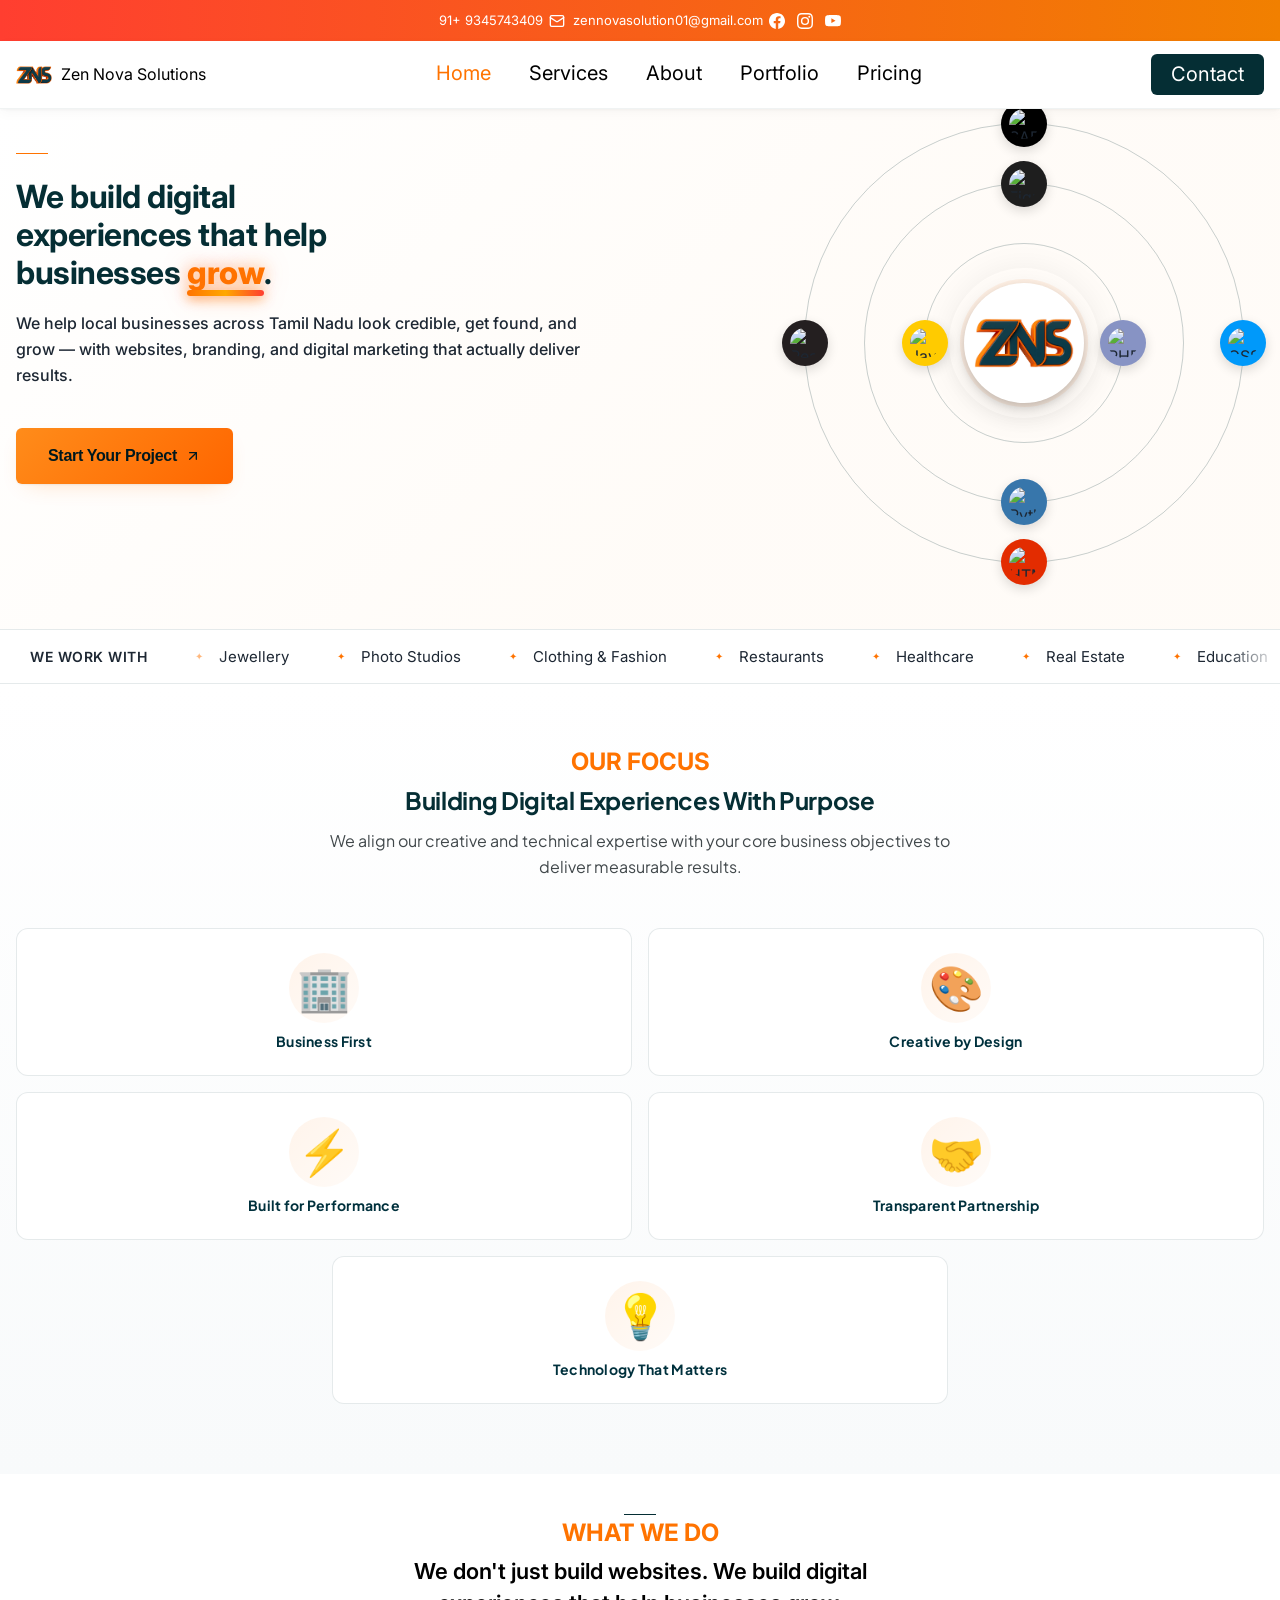
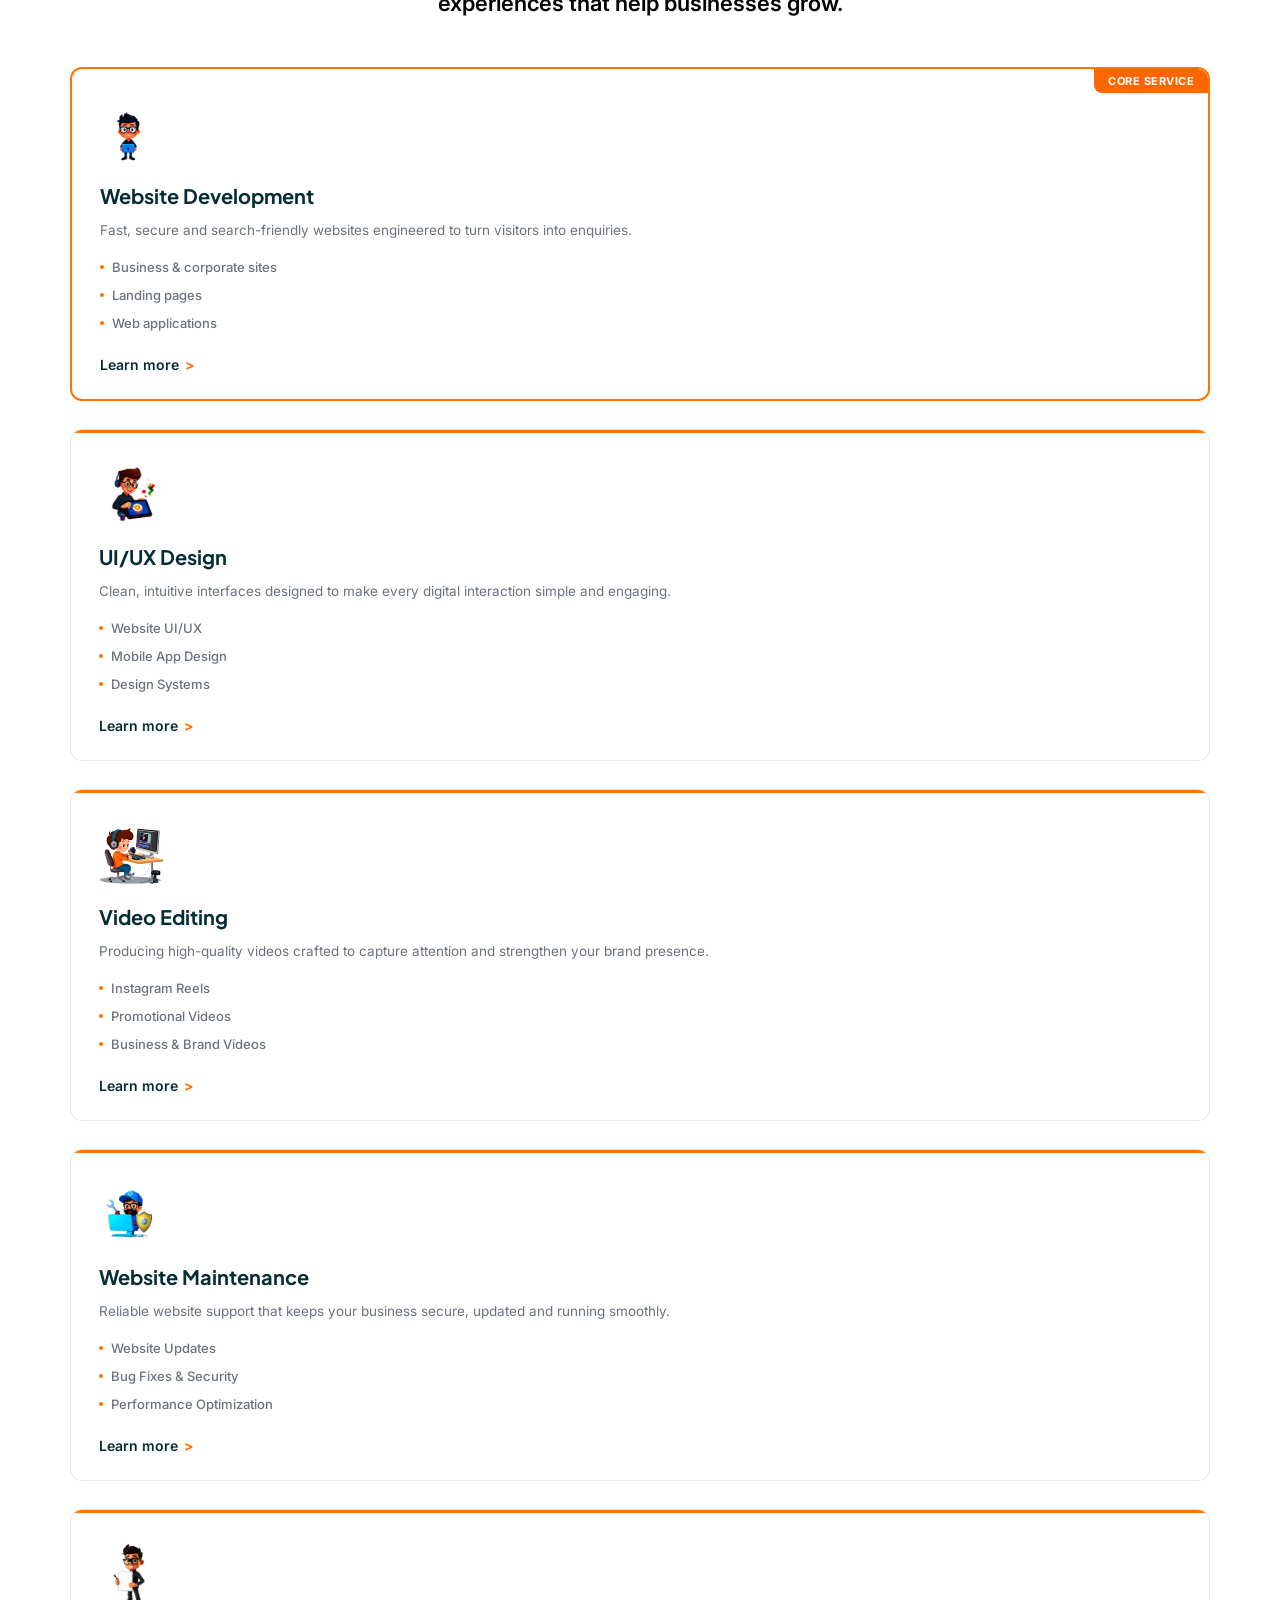
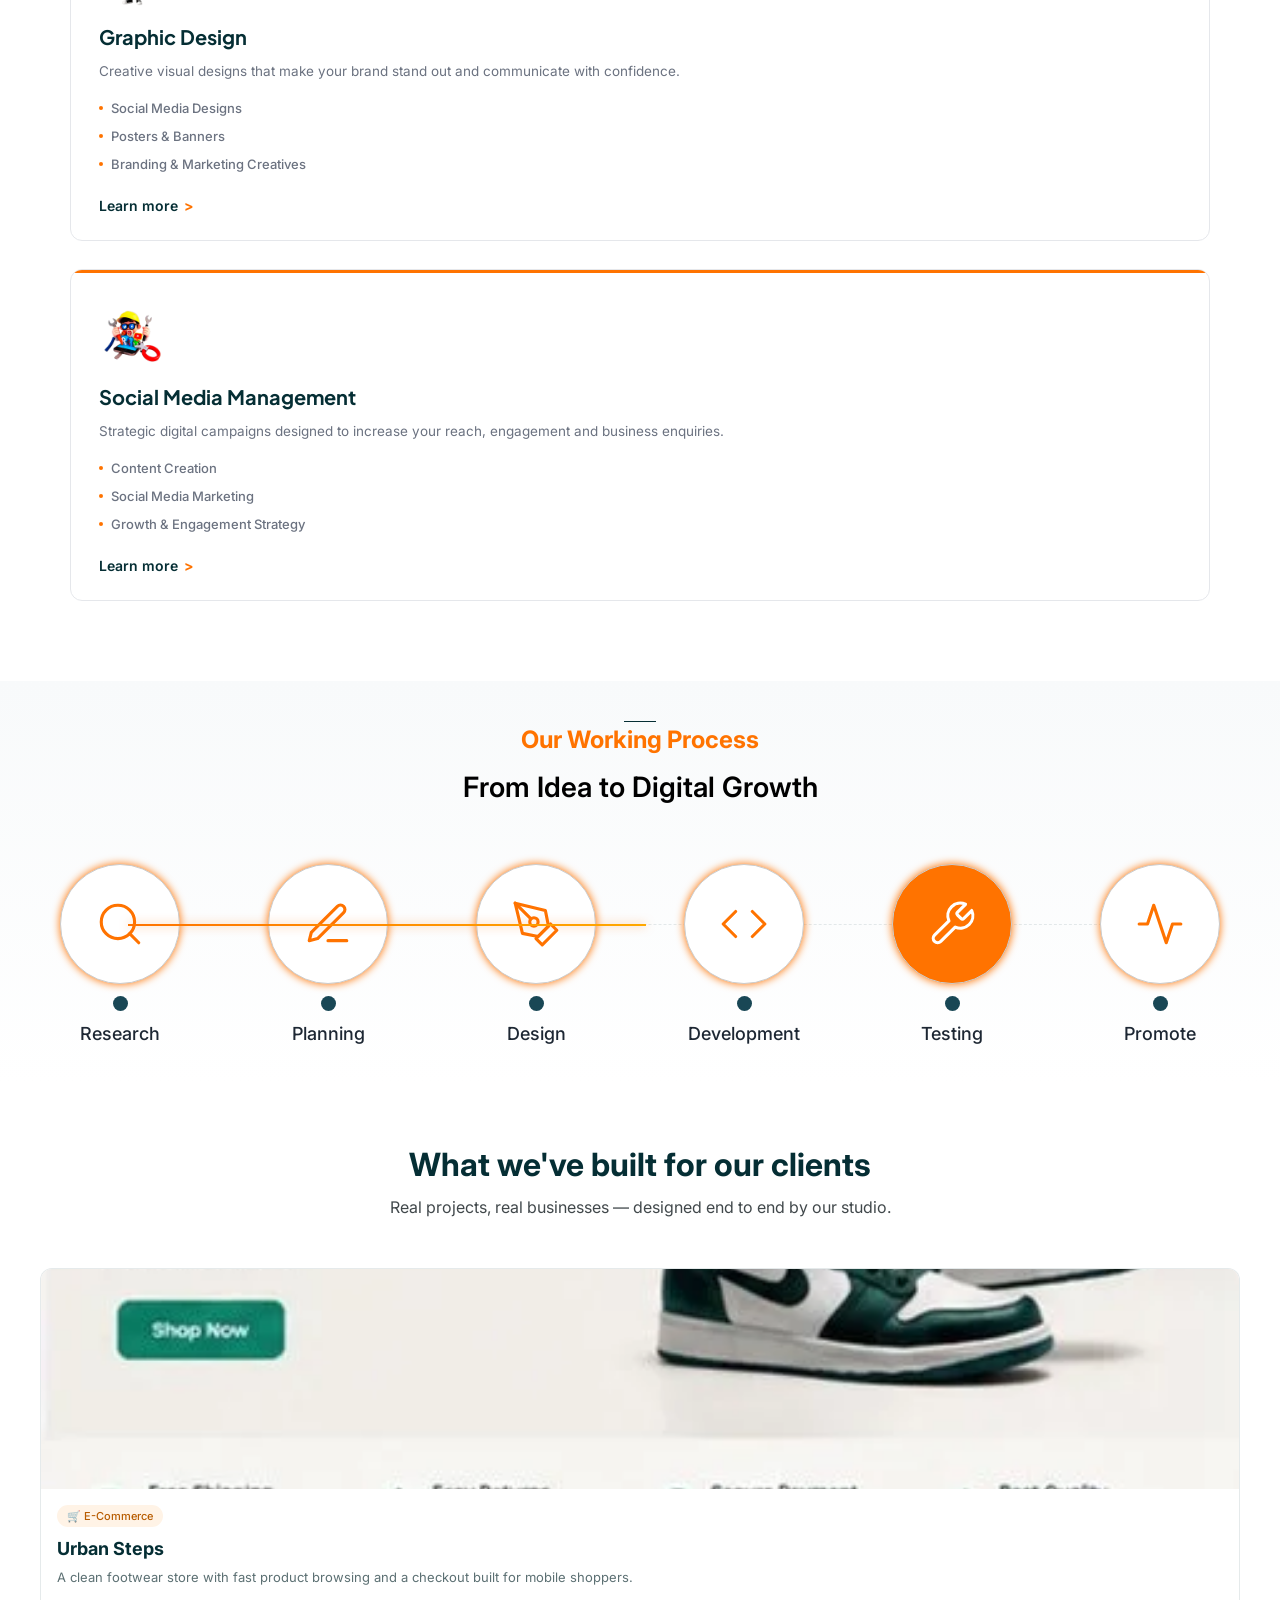
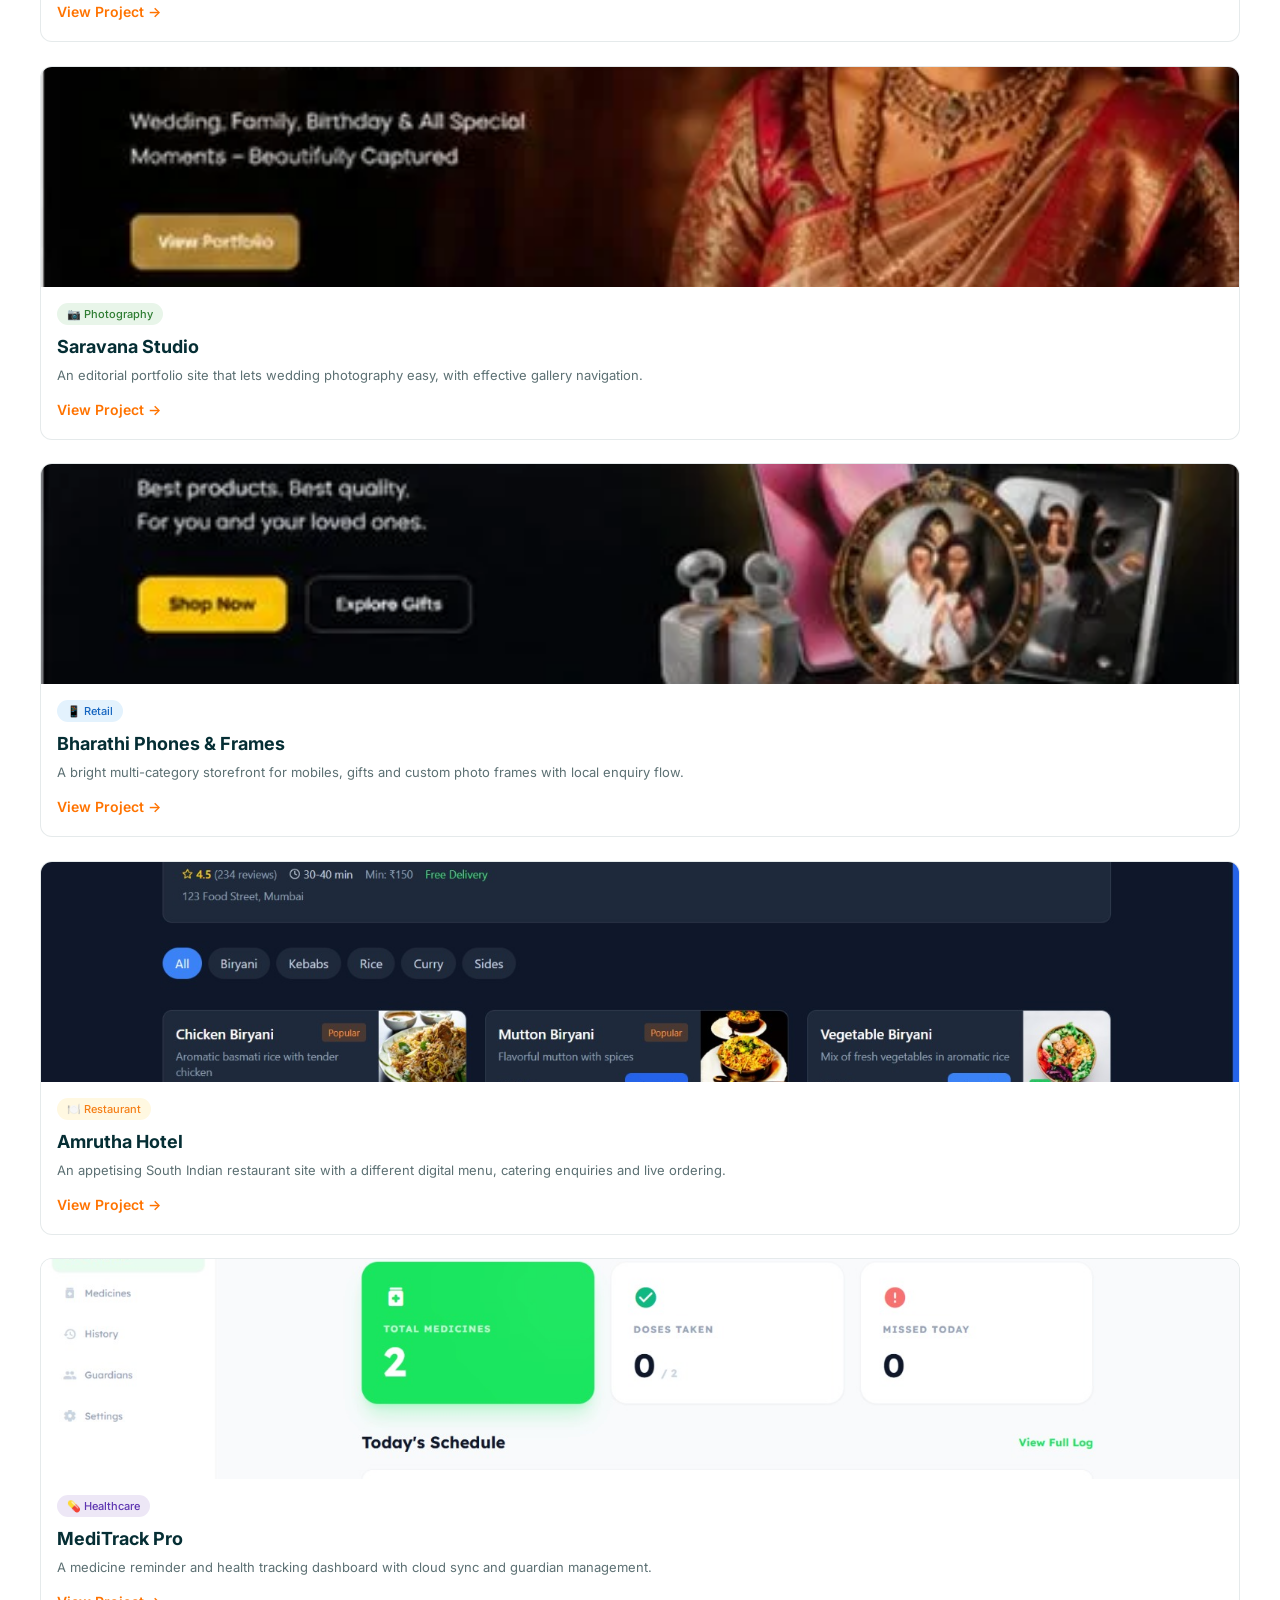
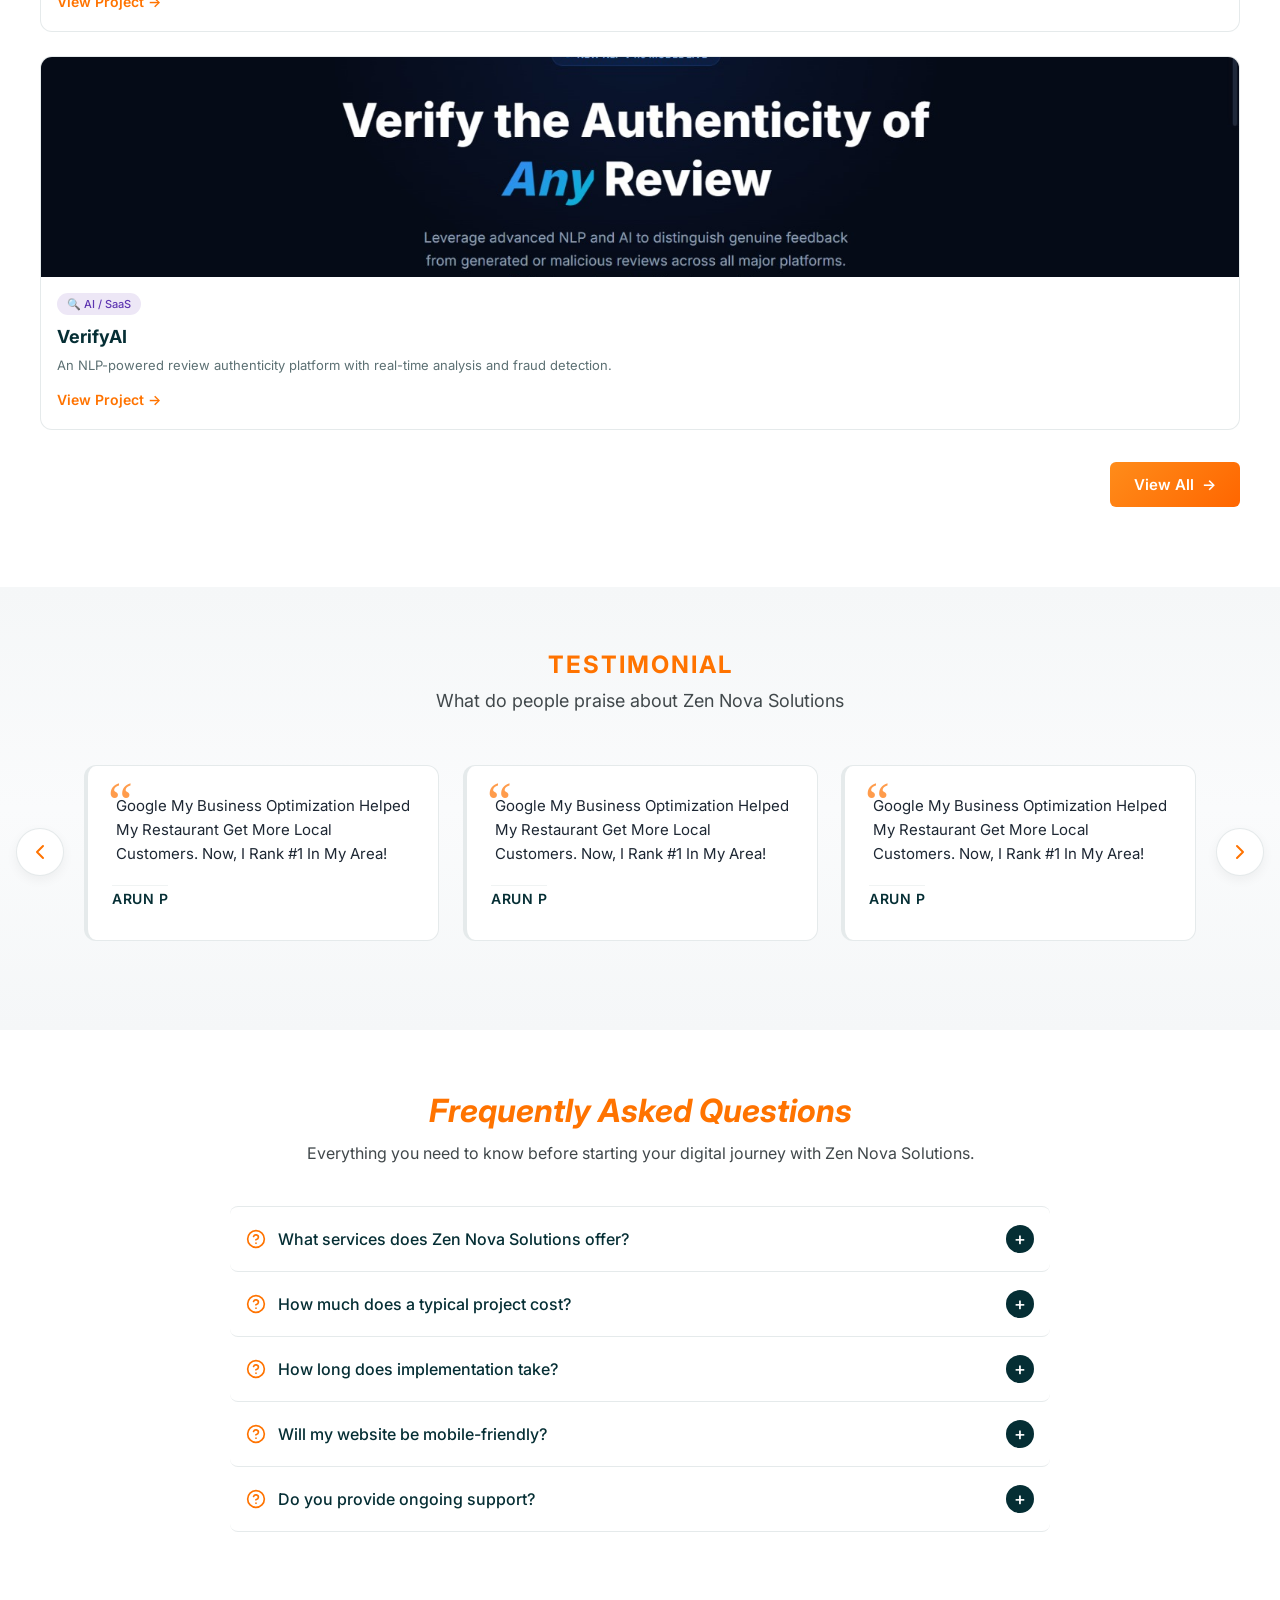
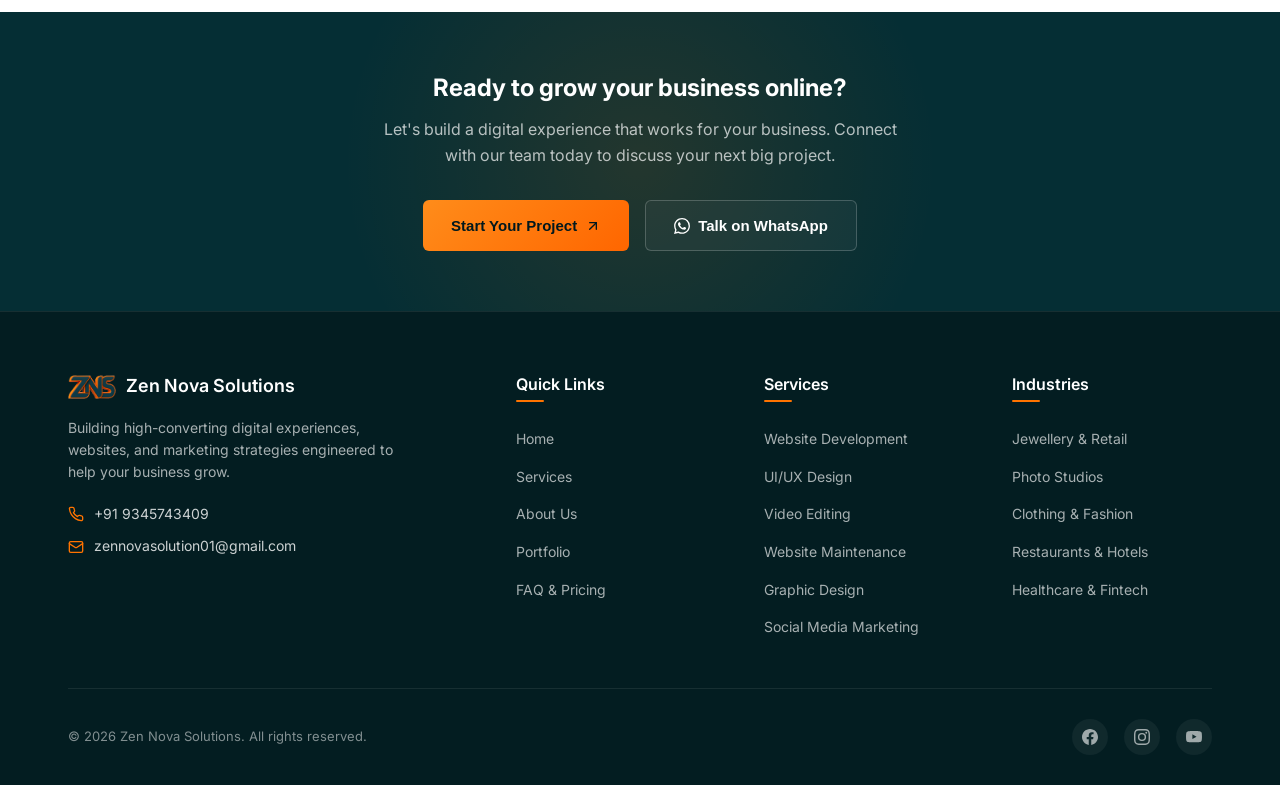
==== commit 955d5327: "style(services): match What We Do service cards UI with reference image (top-right Core Service badg" ====
--- a/index.html
+++ b/index.html
@@ -291,7 +291,7 @@
                     <li>Landing pages</li>
                     <li>Web applications</li>
                 </ul>
-                <a href="#" class="service-card__link">Learn more <span class="service-card__link-arrow">→</span></a>
+                <a href="#" class="service-card__link">Learn more <span class="service-card__link-arrow">&gt;</span></a>
             </div>
 
             <!-- Card 2: UI/UX Design -->
@@ -305,7 +305,7 @@
                     <li>Mobile App Design</li>
                     <li>Design Systems</li>
                 </ul>
-                <a href="#" class="service-card__link">Learn more <span class="service-card__link-arrow">→</span></a>
+                <a href="#" class="service-card__link">Learn more <span class="service-card__link-arrow">&gt;</span></a>
             </div>
 
             <!-- Card 3: Video Editing -->
@@ -319,7 +319,7 @@
                     <li>Promotional Videos</li>
                     <li>Business &amp; Brand Videos</li>
                 </ul>
-                <a href="#" class="service-card__link">Learn more <span class="service-card__link-arrow">→</span></a>
+                <a href="#" class="service-card__link">Learn more <span class="service-card__link-arrow">&gt;</span></a>
             </div>
 
             <!-- Card 4: Website Maintenance -->
@@ -333,7 +333,7 @@
                     <li>Bug Fixes &amp; Security</li>
                     <li>Performance Optimization</li>
                 </ul>
-                <a href="#" class="service-card__link">Learn more <span class="service-card__link-arrow">→</span></a>
+                <a href="#" class="service-card__link">Learn more <span class="service-card__link-arrow">&gt;</span></a>
             </div>
 
             <!-- Card 5: Graphic Design -->
@@ -347,7 +347,7 @@
                     <li>Posters &amp; Banners</li>
                     <li>Branding &amp; Marketing Creatives</li>
                 </ul>
-                <a href="#" class="service-card__link">Learn more <span class="service-card__link-arrow">→</span></a>
+                <a href="#" class="service-card__link">Learn more <span class="service-card__link-arrow">&gt;</span></a>
             </div>
 
             <!-- Card 6: Social Media Management -->
@@ -361,7 +361,7 @@
                     <li>Social Media Marketing</li>
                     <li>Growth &amp; Engagement Strategy</li>
                 </ul>
-                <a href="#" class="service-card__link">Learn more <span class="service-card__link-arrow">→</span></a>
+                <a href="#" class="service-card__link">Learn more <span class="service-card__link-arrow">&gt;</span></a>
             </div>
         </div>
     </section>
--- a/css/style.css
+++ b/css/style.css
@@ -868,8 +868,8 @@
 .service-grid {
   display: grid;
   grid-template-columns: repeat(3, 1fr);
-  gap: 24px;
-  max-width: 1200px;
+  gap: 28px;
+  max-width: 1140px;
   margin: 0 auto;
 }
 
@@ -878,18 +878,18 @@
   display: flex;
   flex-direction: column;
   align-items: flex-start;
-  padding: 24px 22px 20px;
+  padding: 32px 28px 24px;
   background: var(--color-white);
-  border: 1px solid rgba(0, 49, 61, 0.12);
-  border-radius: var(--radius-lg);
+  border: 1px solid #E5E7EB;
+  border-radius: 12px;
   transition: transform 0.35s ease, box-shadow 0.35s ease, border-color 0.35s;
   position: relative;
   overflow: hidden;
 }
 
 .service-card--featured {
-  border: 2.5px solid var(--color-primary);
-  background: linear-gradient(180deg, rgba(255, 115, 0, 0.03) 0%, #FFFFFF 40%);
+  border: 2px solid #FF7300;
+  background: #FFFFFF;
 }
 
 .service-card:not(.service-card--featured)::before {
@@ -900,24 +900,23 @@
   right: 0;
   height: 3px;
   background: var(--color-primary);
-  border-radius: var(--radius-lg) var(--radius-lg) 0 0;
+  border-radius: 12px 12px 0 0;
 }
 
 .service-card__badge {
   position: absolute;
-  top: 14px;
-  right: 14px;
-  padding: 4px 12px;
-  background: linear-gradient(135deg, #FF8C1A 0%, #FF6600 100%);
+  top: 0;
+  right: 0;
+  padding: 5px 14px;
+  background: #FF6600;
   color: #FFFFFF;
-  border-radius: 4px;
+  border-radius: 0 10px 0 8px;
   font-family: var(--font-primary);
   font-weight: 700;
   font-size: 11px;
   line-height: 14px;
   letter-spacing: 0.5px;
   text-transform: uppercase;
-  box-shadow: 0 2px 8px rgba(255, 115, 0, 0.3);
   z-index: 2;
 }
 
@@ -928,9 +927,9 @@
 }
 
 .service-card__icon {
-  width: 72px;
-  height: 72px;
-  margin-bottom: 12px;
+  height: 64px;
+  width: auto;
+  margin-bottom: 18px;
   object-fit: contain;
   transition: transform 0.4s cubic-bezier(0.16, 1, 0.3, 1);
 }
@@ -940,42 +939,39 @@
 }
 
 .service-card__title {
-  font-family: var(--font-sf);
+  font-family: var(--font-secondary);
   font-weight: 700;
   font-size: 20px;
-  line-height: 28px;
-  letter-spacing: -0.849px;
+  line-height: 26px;
   color: var(--color-dark-teal);
-  margin-bottom: 8px;
+  margin-bottom: 10px;
 }
 
 .service-card__desc {
-  font-family: var(--font-sf);
-  font-weight: 700;
-  font-size: 14px;
-  line-height: 23px;
-  letter-spacing: -0.15px;
-  color: var(--color-muted);
-  margin-bottom: 12px;
+  font-family: var(--font-primary);
+  font-weight: 400;
+  font-size: 13.5px;
+  line-height: 22px;
+  color: #6B7280;
+  margin-bottom: 16px;
 }
 
 .service-card__list {
   display: flex;
   flex-direction: column;
-  gap: 4px;
-  margin-bottom: 16px;
+  gap: 8px;
+  margin-bottom: 22px;
 }
 
 .service-card__list li {
   display: flex;
   align-items: center;
   gap: 8px;
-  font-family: var(--font-sf);
-  font-weight: 700;
-  font-size: 14px;
+  font-family: var(--font-primary);
+  font-weight: 500;
+  font-size: 13px;
   line-height: 20px;
-  letter-spacing: -0.15px;
-  color: var(--color-muted);
+  color: #6B7280;
 }
 
 .service-card__list li::before {
@@ -990,25 +986,25 @@
 .service-card__link {
   display: flex;
   align-items: center;
-  gap: 14px;
-  font-family: var(--font-sf);
-  font-weight: 590;
+  gap: 6px;
+  font-family: var(--font-primary);
+  font-weight: 600;
   font-size: 14px;
   line-height: 20px;
-  letter-spacing: -0.15px;
-  color: var(--color-teal-link);
+  color: var(--color-dark-teal);
   margin-top: auto;
   transition: gap 0.25s, color 0.25s;
 }
 
 .service-card__link:hover {
-  gap: 18px;
+  gap: 10px;
   color: var(--color-primary);
 }
 
 .service-card__link-arrow {
   color: var(--color-primary);
-  font-size: 12px;
+  font-weight: 700;
+  font-size: 14px;
   transition: transform 0.25s;
 }
 
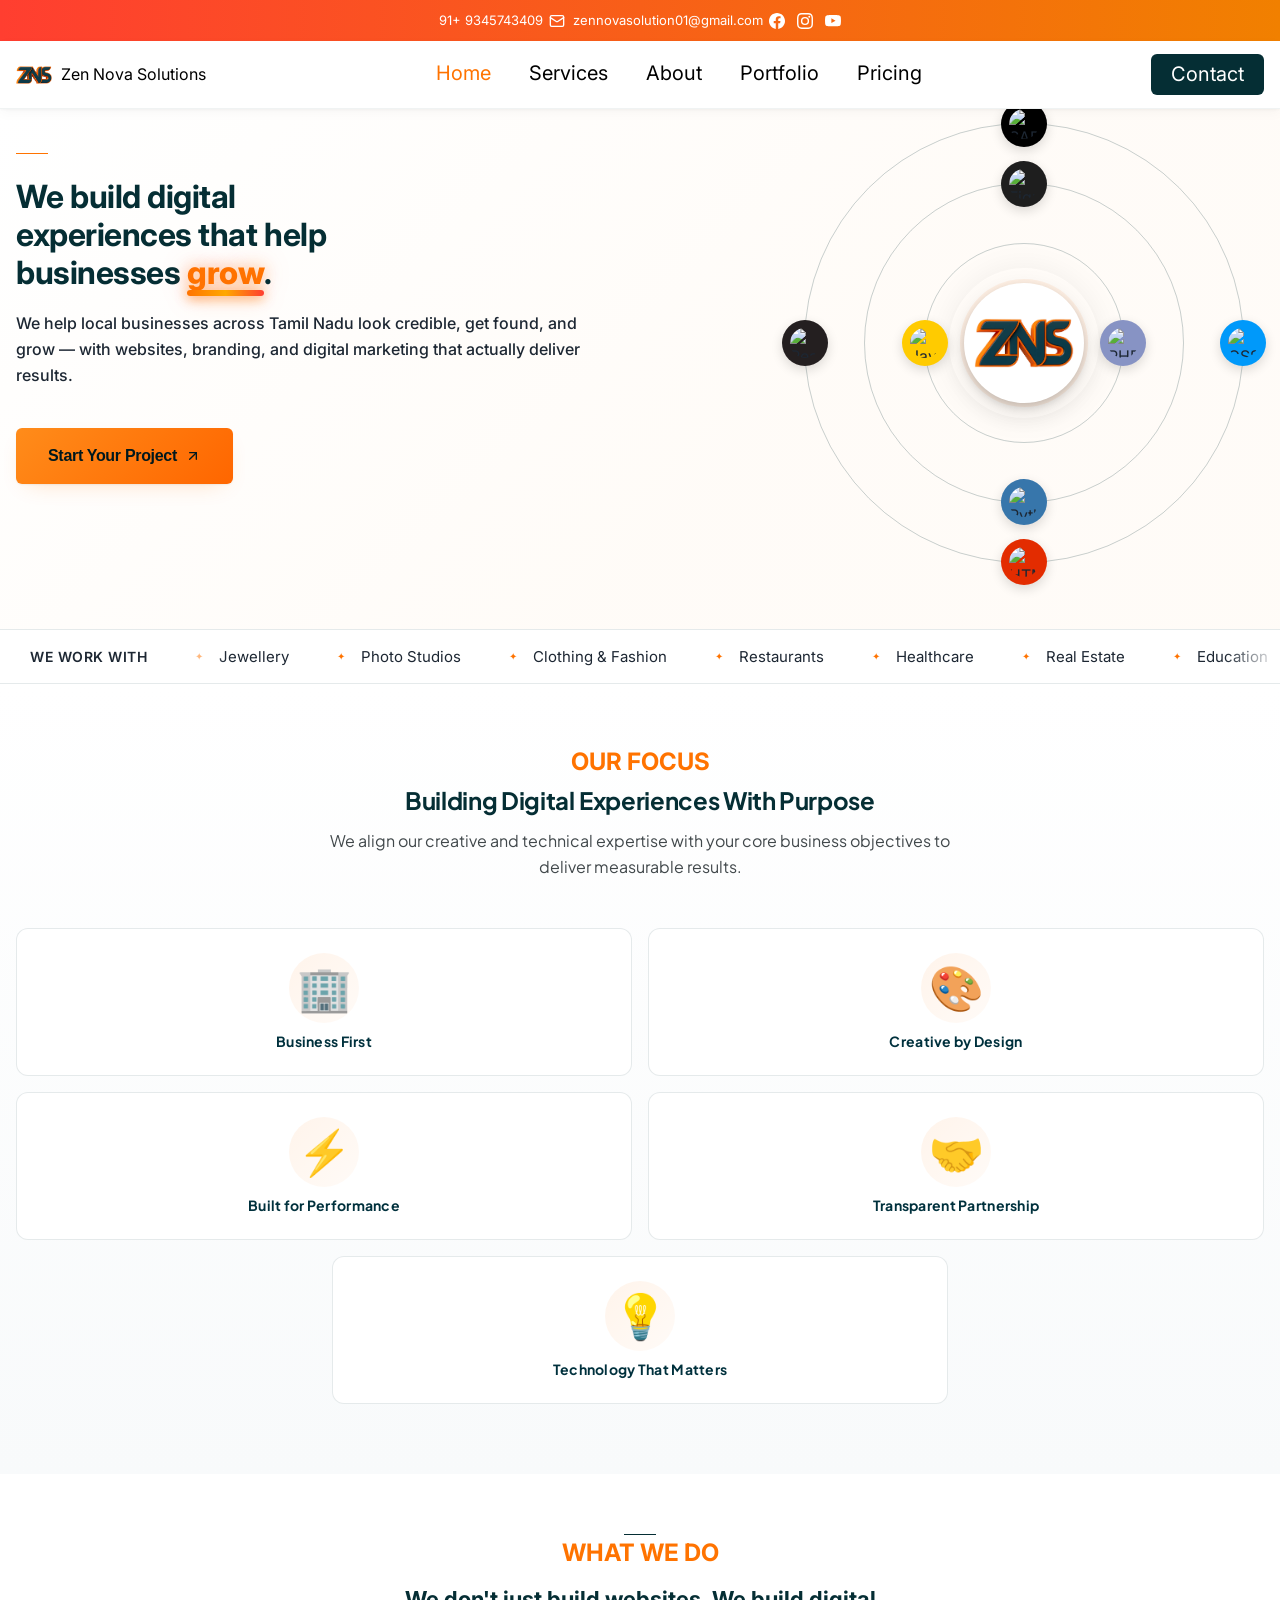
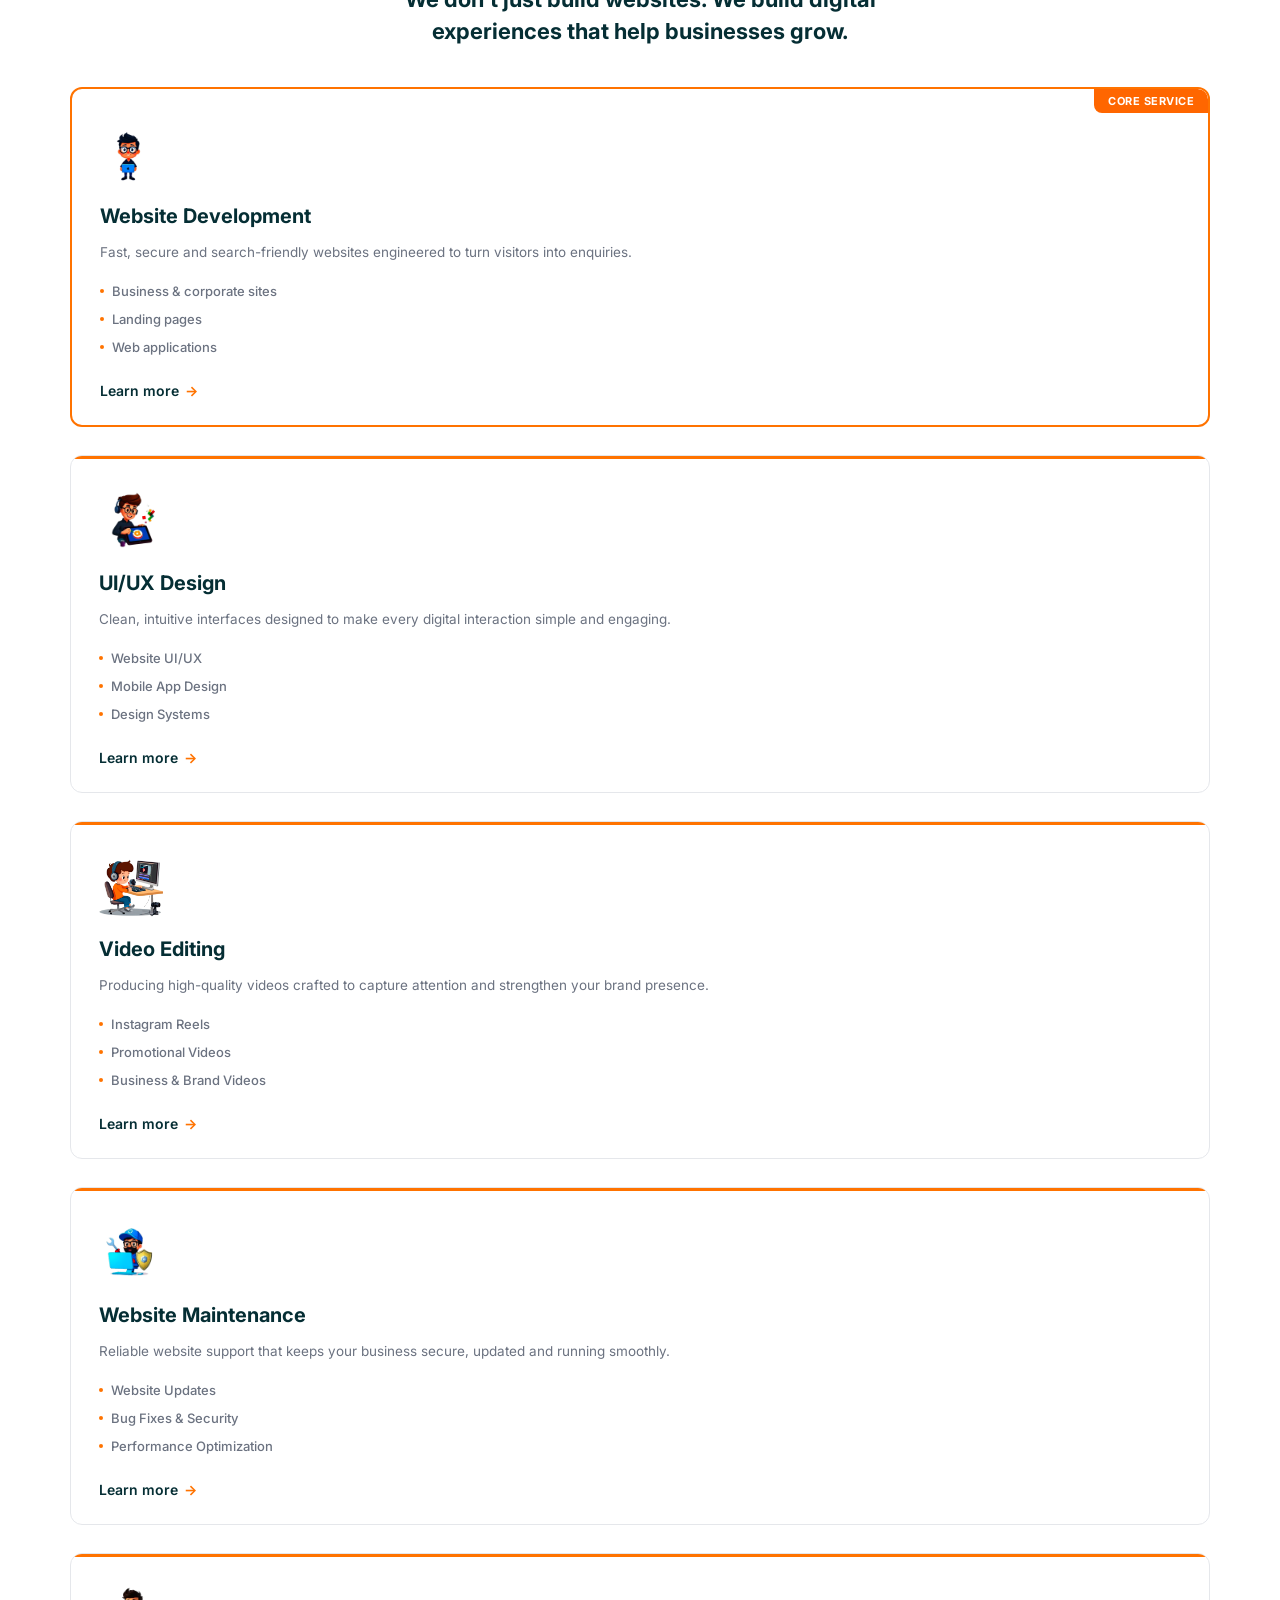
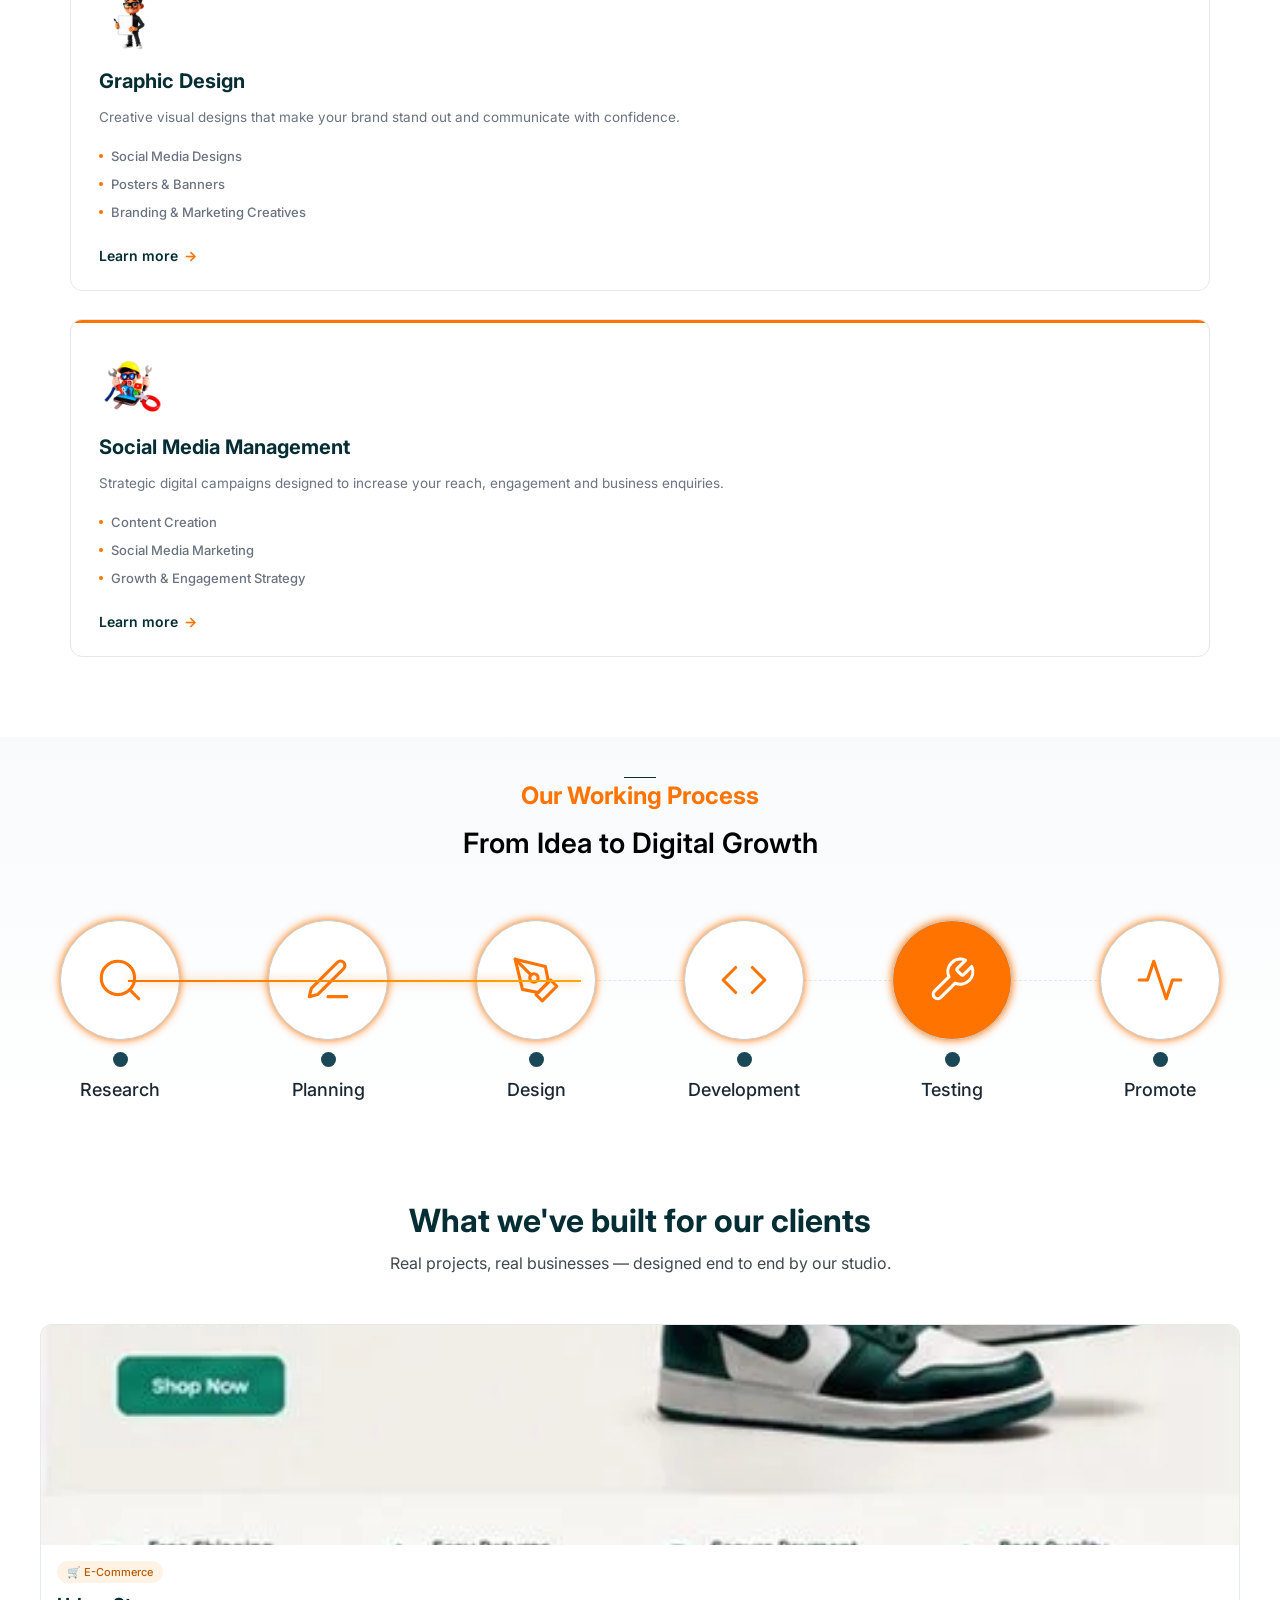
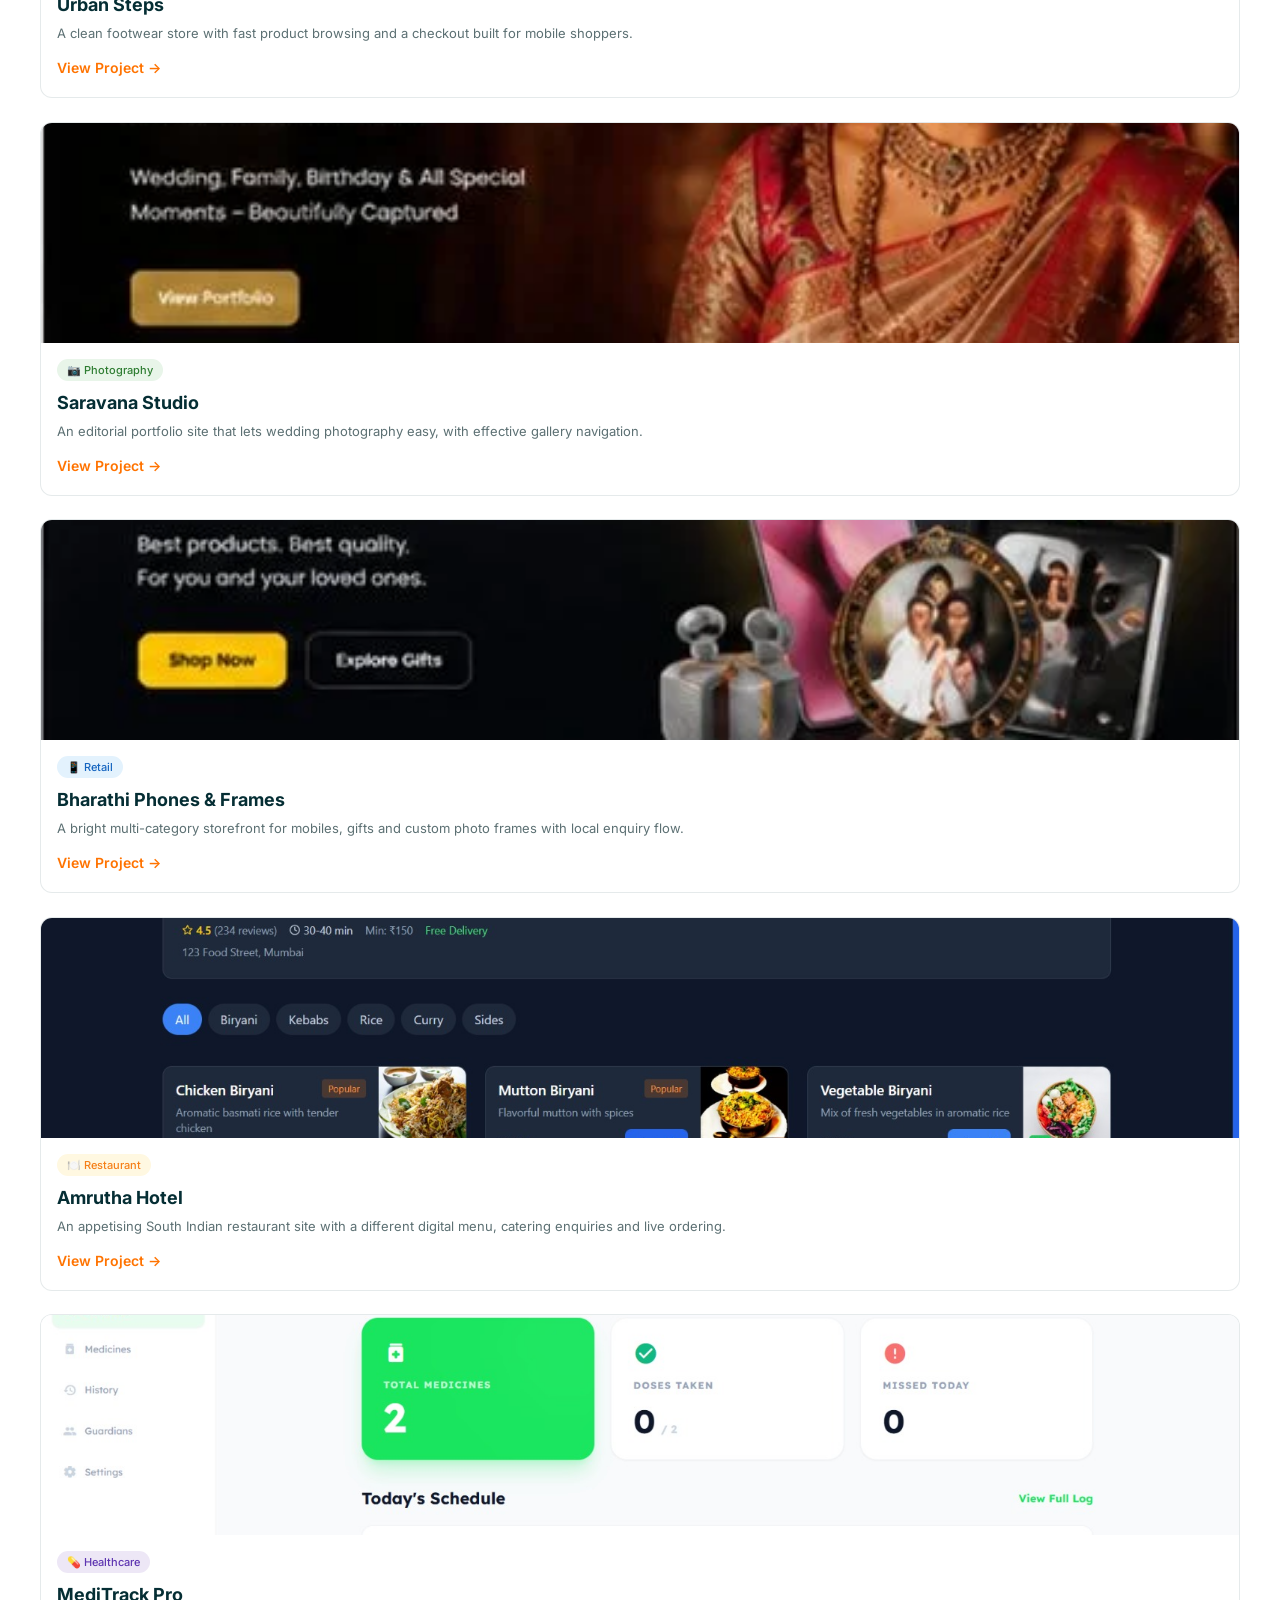
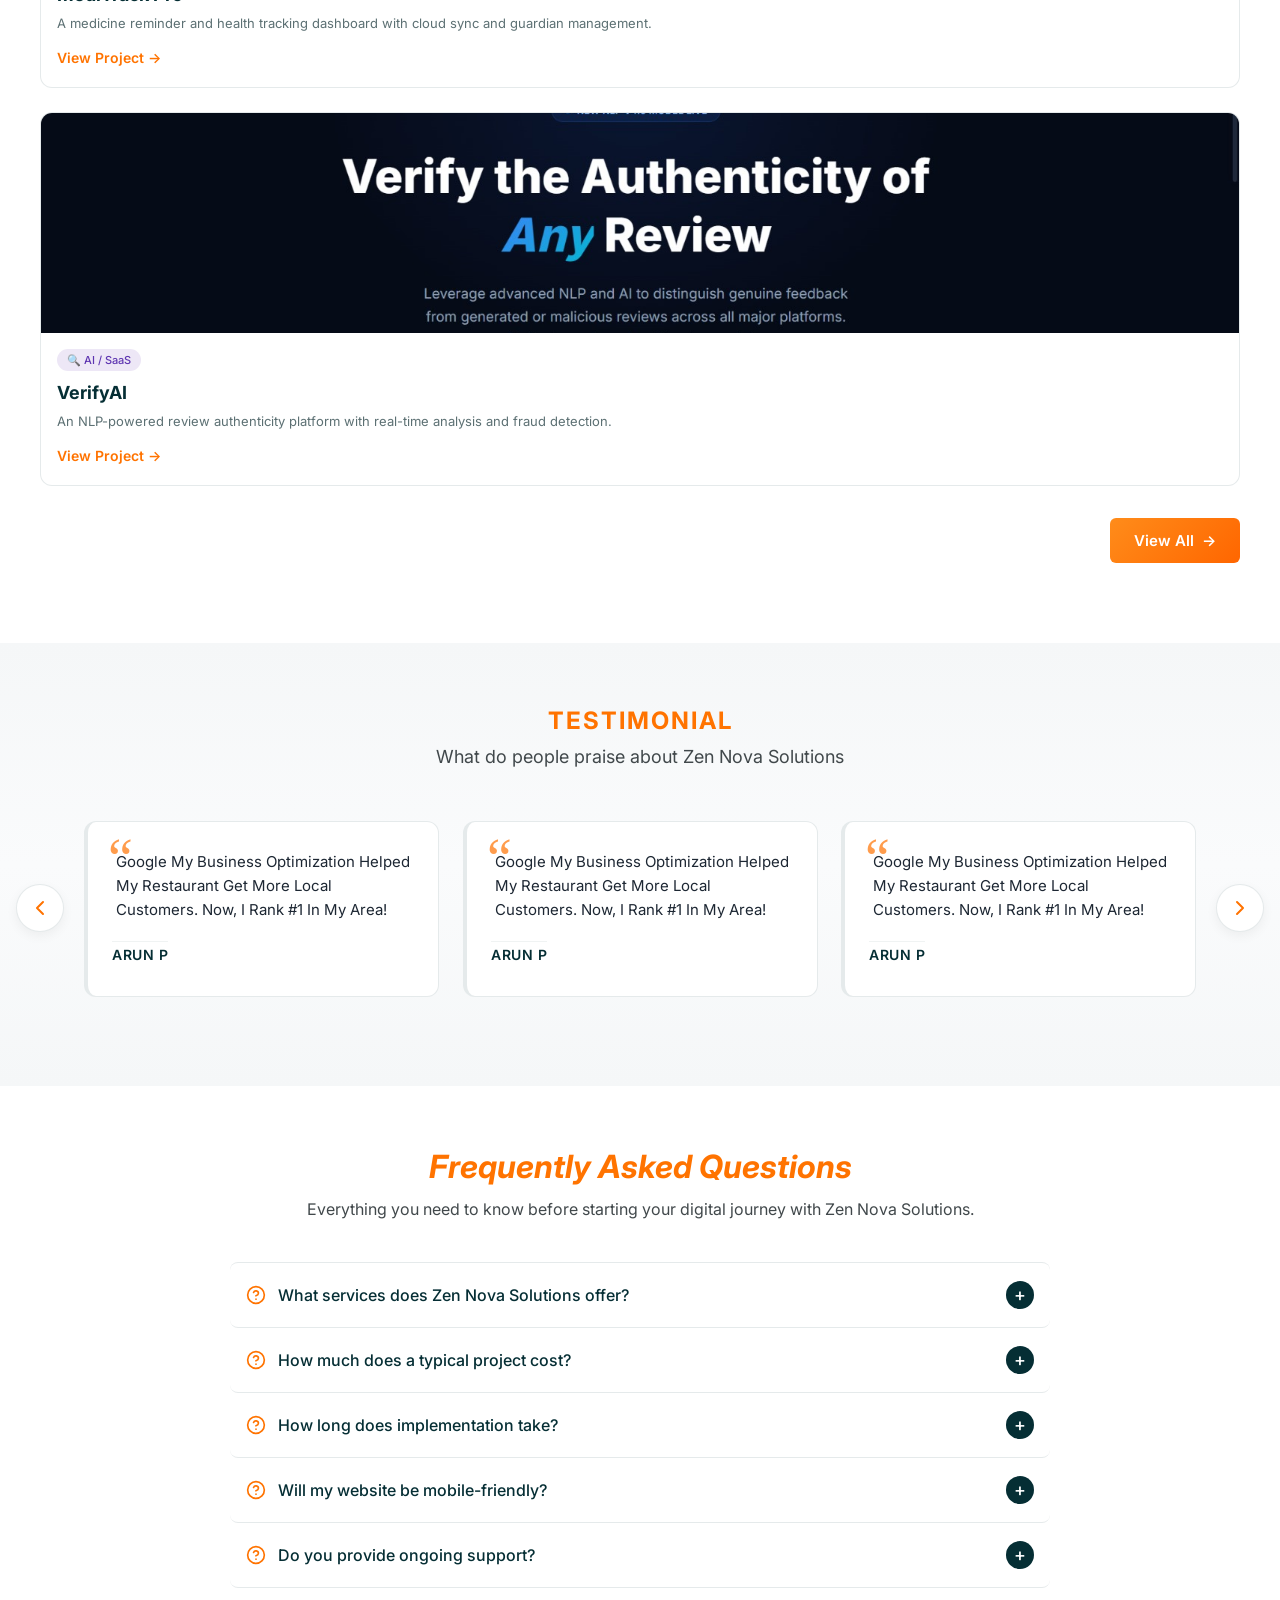
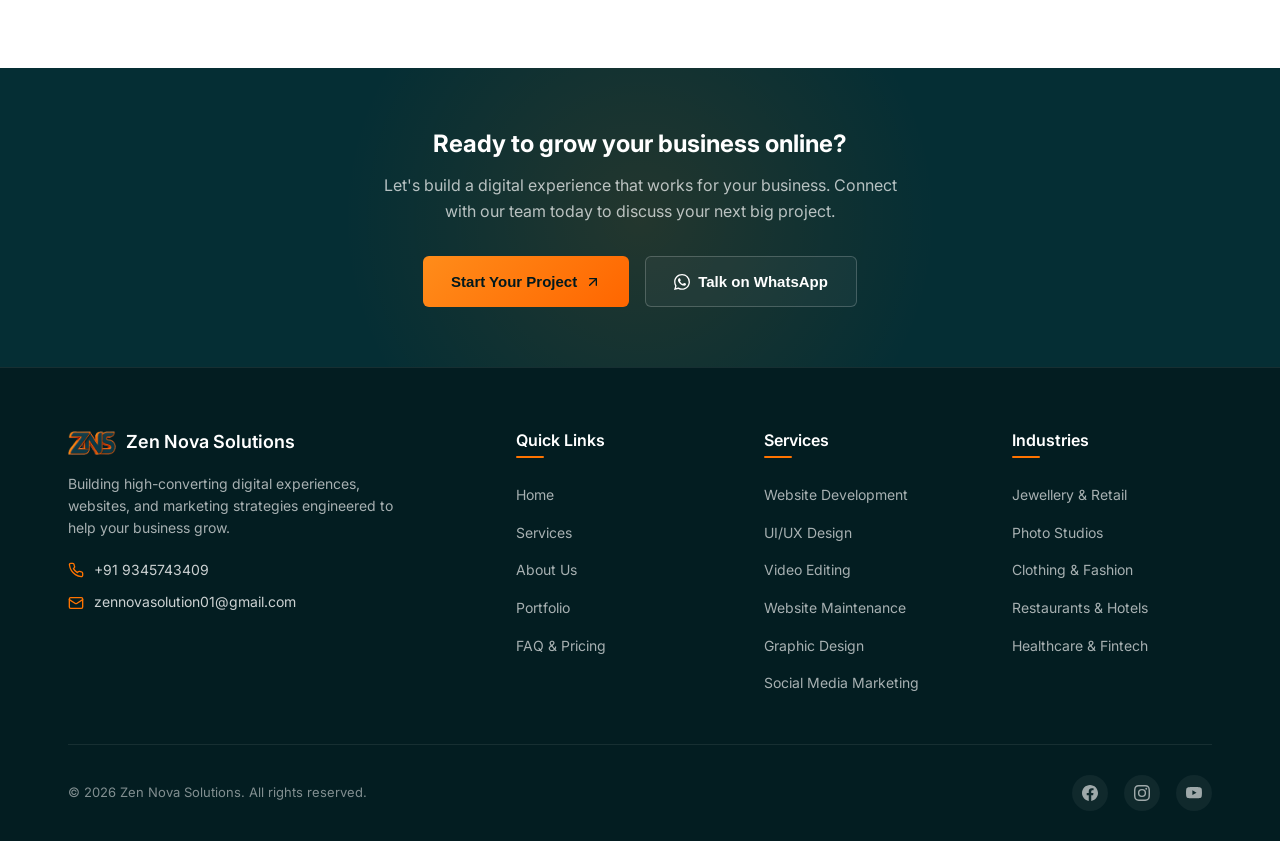
==== commit d8041392: "style(what-we-do): perfect 100% visual match of What We Do section with subtitle spacing and exact c" ====
--- a/index.html
+++ b/index.html
@@ -291,7 +291,7 @@
                     <li>Landing pages</li>
                     <li>Web applications</li>
                 </ul>
-                <a href="#" class="service-card__link">Learn more <span class="service-card__link-arrow">&gt;</span></a>
+                <a href="#" class="service-card__link">Learn more <span class="service-card__link-arrow">→</span></a>
             </div>
 
             <!-- Card 2: UI/UX Design -->
@@ -305,7 +305,7 @@
                     <li>Mobile App Design</li>
                     <li>Design Systems</li>
                 </ul>
-                <a href="#" class="service-card__link">Learn more <span class="service-card__link-arrow">&gt;</span></a>
+                <a href="#" class="service-card__link">Learn more <span class="service-card__link-arrow">→</span></a>
             </div>
 
             <!-- Card 3: Video Editing -->
@@ -319,7 +319,7 @@
                     <li>Promotional Videos</li>
                     <li>Business &amp; Brand Videos</li>
                 </ul>
-                <a href="#" class="service-card__link">Learn more <span class="service-card__link-arrow">&gt;</span></a>
+                <a href="#" class="service-card__link">Learn more <span class="service-card__link-arrow">→</span></a>
             </div>
 
             <!-- Card 4: Website Maintenance -->
@@ -333,7 +333,7 @@
                     <li>Bug Fixes &amp; Security</li>
                     <li>Performance Optimization</li>
                 </ul>
-                <a href="#" class="service-card__link">Learn more <span class="service-card__link-arrow">&gt;</span></a>
+                <a href="#" class="service-card__link">Learn more <span class="service-card__link-arrow">→</span></a>
             </div>
 
             <!-- Card 5: Graphic Design -->
@@ -347,7 +347,7 @@
                     <li>Posters &amp; Banners</li>
                     <li>Branding &amp; Marketing Creatives</li>
                 </ul>
-                <a href="#" class="service-card__link">Learn more <span class="service-card__link-arrow">&gt;</span></a>
+                <a href="#" class="service-card__link">Learn more <span class="service-card__link-arrow">→</span></a>
             </div>
 
             <!-- Card 6: Social Media Management -->
@@ -361,7 +361,7 @@
                     <li>Social Media Marketing</li>
                     <li>Growth &amp; Engagement Strategy</li>
                 </ul>
-                <a href="#" class="service-card__link">Learn more <span class="service-card__link-arrow">&gt;</span></a>
+                <a href="#" class="service-card__link">Learn more <span class="service-card__link-arrow">→</span></a>
             </div>
         </div>
     </section>
--- a/css/style.css
+++ b/css/style.css
@@ -840,13 +840,13 @@
    5. WHAT WE DO SECTION
    ============================================= */
 .what-we-do {
-  padding: 40px 68px 80px;
+  padding: 60px 35px 80px;
   background: var(--color-white);
 }
 
 .what-we-do__header {
+  margin-bottom: 40px;
   text-align: center;
-  margin-bottom: 48px;
 }
 
 .what-we-do__header .accent-line-group {
@@ -856,13 +856,13 @@
 
 .what-we-do__subtitle {
   font-family: var(--font-primary);
-  font-weight: 600;
+  font-weight: 700;
   font-size: 28px;
-  line-height: 58px;
+  line-height: 38px;
   text-align: center;
-  color: var(--color-black);
-  max-width: 800px;
-  margin: 4px auto 0;
+  color: var(--color-dark-teal);
+  max-width: 720px;
+  margin: 12px auto 0;
 }
 
 .service-grid {
@@ -939,12 +939,12 @@
 }
 
 .service-card__title {
-  font-family: var(--font-secondary);
+  font-family: var(--font-primary);
   font-weight: 700;
   font-size: 20px;
   line-height: 26px;
   color: var(--color-dark-teal);
-  margin-bottom: 10px;
+  margin-bottom: 12px;
 }
 
 .service-card__desc {
@@ -953,14 +953,14 @@
   font-size: 13.5px;
   line-height: 22px;
   color: #6B7280;
-  margin-bottom: 16px;
+  margin-bottom: 18px;
 }
 
 .service-card__list {
   display: flex;
   flex-direction: column;
   gap: 8px;
-  margin-bottom: 22px;
+  margin-bottom: 24px;
 }
 
 .service-card__list li {
@@ -1975,14 +1975,14 @@
     visibility: hidden;
     transform: translateY(-8px);
     transition: opacity 0.35s cubic-bezier(0.16, 1, 0.3, 1),
-                transform 0.35s cubic-bezier(0.16, 1, 0.3, 1),
-                visibility 0.35s;
+      transform 0.35s cubic-bezier(0.16, 1, 0.3, 1),
+      visibility 0.35s;
     overflow-y: auto;
     -webkit-overflow-scrolling: touch;
     box-shadow: inset 0 2px 10px rgba(0, 0, 0, 0.3);
   }
 
-  .navbar.navbar--scrolled ~ .navbar__links,
+  .navbar.navbar--scrolled~.navbar__links,
   .navbar--scrolled .navbar__links {
     top: 56px;
     height: calc(100vh - 56px);
@@ -1998,19 +1998,40 @@
     animation: mobileItemSlideIn 0.35s cubic-bezier(0.16, 1, 0.3, 1) forwards;
   }
 
-  .navbar__links.active li:nth-child(1) { animation-delay: 0.04s; }
-  .navbar__links.active li:nth-child(2) { animation-delay: 0.08s; }
-  .navbar__links.active li:nth-child(3) { animation-delay: 0.12s; }
-  .navbar__links.active li:nth-child(4) { animation-delay: 0.16s; }
-  .navbar__links.active li:nth-child(5) { animation-delay: 0.20s; }
-  .navbar__links.active li:nth-child(6) { animation-delay: 0.24s; }
-  .navbar__links.active li:nth-child(7) { animation-delay: 0.28s; }
+  .navbar__links.active li:nth-child(1) {
+    animation-delay: 0.04s;
+  }
+
+  .navbar__links.active li:nth-child(2) {
+    animation-delay: 0.08s;
+  }
+
+  .navbar__links.active li:nth-child(3) {
+    animation-delay: 0.12s;
+  }
+
+  .navbar__links.active li:nth-child(4) {
+    animation-delay: 0.16s;
+  }
+
+  .navbar__links.active li:nth-child(5) {
+    animation-delay: 0.20s;
+  }
+
+  .navbar__links.active li:nth-child(6) {
+    animation-delay: 0.24s;
+  }
+
+  .navbar__links.active li:nth-child(7) {
+    animation-delay: 0.28s;
+  }
 
   @keyframes mobileItemSlideIn {
     from {
       opacity: 0;
       transform: translateY(12px);
     }
+
     to {
       opacity: 1;
       transform: translateY(0);
@@ -2145,8 +2166,8 @@
 
   .navbar__hamburger span {
     transition: transform 0.35s cubic-bezier(0.16, 1, 0.3, 1),
-                opacity 0.25s,
-                background 0.25s;
+      opacity 0.25s,
+      background 0.25s;
   }
 
   .navbar__hamburger.active span:nth-child(1) {
@@ -2389,88 +2410,88 @@
   }
 }
 
-  .announcement-bar {
-    padding: 10px 12px;
-    font-size: 13px;
-    height: auto;
-    flex-wrap: wrap;
-    gap: 6px;
-    justify-content: center;
-  }
-
-  .announcement-bar__phone,
-  .announcement-bar__email {
-    font-size: 13px;
-  }
-
-  .navbar {
-    padding: 0 16px;
-  }
-
-  .hero {
-    padding: 24px 16px;
-  }
-
-  .hero__heading {
-    font-size: 32px;
-    line-height: 38px;
-  }
-
-  .hero__description {
-    font-size: 16px;
-    line-height: 26px;
-  }
-
-  .our-focus,
-  .what-we-do,
-  .portfolio,
-  .testimonials,
-  .faq,
-  .cta-footer {
-    padding-left: 16px;
-    padding-right: 16px;
-  }
-
-  .section-label {
-    font-size: 24px;
-    line-height: 36px;
-  }
-
-  .section-heading {
-    font-size: 24px;
-    line-height: 32px;
-  }
-
-  .focus-cards {
-    gap: 16px;
-  }
-
-  .focus-card {
-    width: calc(50% - 8px);
-    min-width: 150px;
-  }
-
-  .service-grid {
-    grid-template-columns: 1fr;
-  }
-
-  .portfolio-grid {
-    grid-template-columns: 1fr;
-  }
-
-  .what-we-do__subtitle {
-    font-size: 22px;
-    line-height: 32px;
-  }
-
-  .working-process {
-    padding: 40px 16px;
-  }
-
-  .cta-footer__heading {
-    font-size: 24px;
-    line-height: 32px;
-  }
+.announcement-bar {
+  padding: 10px 12px;
+  font-size: 13px;
+  height: auto;
+  flex-wrap: wrap;
+  gap: 6px;
+  justify-content: center;
+}
+
+.announcement-bar__phone,
+.announcement-bar__email {
+  font-size: 13px;
+}
+
+.navbar {
+  padding: 0 16px;
+}
+
+.hero {
+  padding: 24px 16px;
+}
+
+.hero__heading {
+  font-size: 32px;
+  line-height: 38px;
+}
+
+.hero__description {
+  font-size: 16px;
+  line-height: 26px;
+}
+
+.our-focus,
+.what-we-do,
+.portfolio,
+.testimonials,
+.faq,
+.cta-footer {
+  padding-left: 16px;
+  padding-right: 16px;
+}
+
+.section-label {
+  font-size: 24px;
+  line-height: 36px;
+}
+
+.section-heading {
+  font-size: 24px;
+  line-height: 32px;
+}
+
+.focus-cards {
+  gap: 16px;
+}
+
+.focus-card {
+  width: calc(50% - 8px);
+  min-width: 150px;
+}
+
+.service-grid {
+  grid-template-columns: 1fr;
+}
+
+.portfolio-grid {
+  grid-template-columns: 1fr;
+}
+
+.what-we-do__subtitle {
+  font-size: 22px;
+  line-height: 32px;
+}
+
+.working-process {
+  padding: 40px 16px;
+}
+
+.cta-footer__heading {
+  font-size: 24px;
+  line-height: 32px;
+}
 }
 
 /* =============================================
